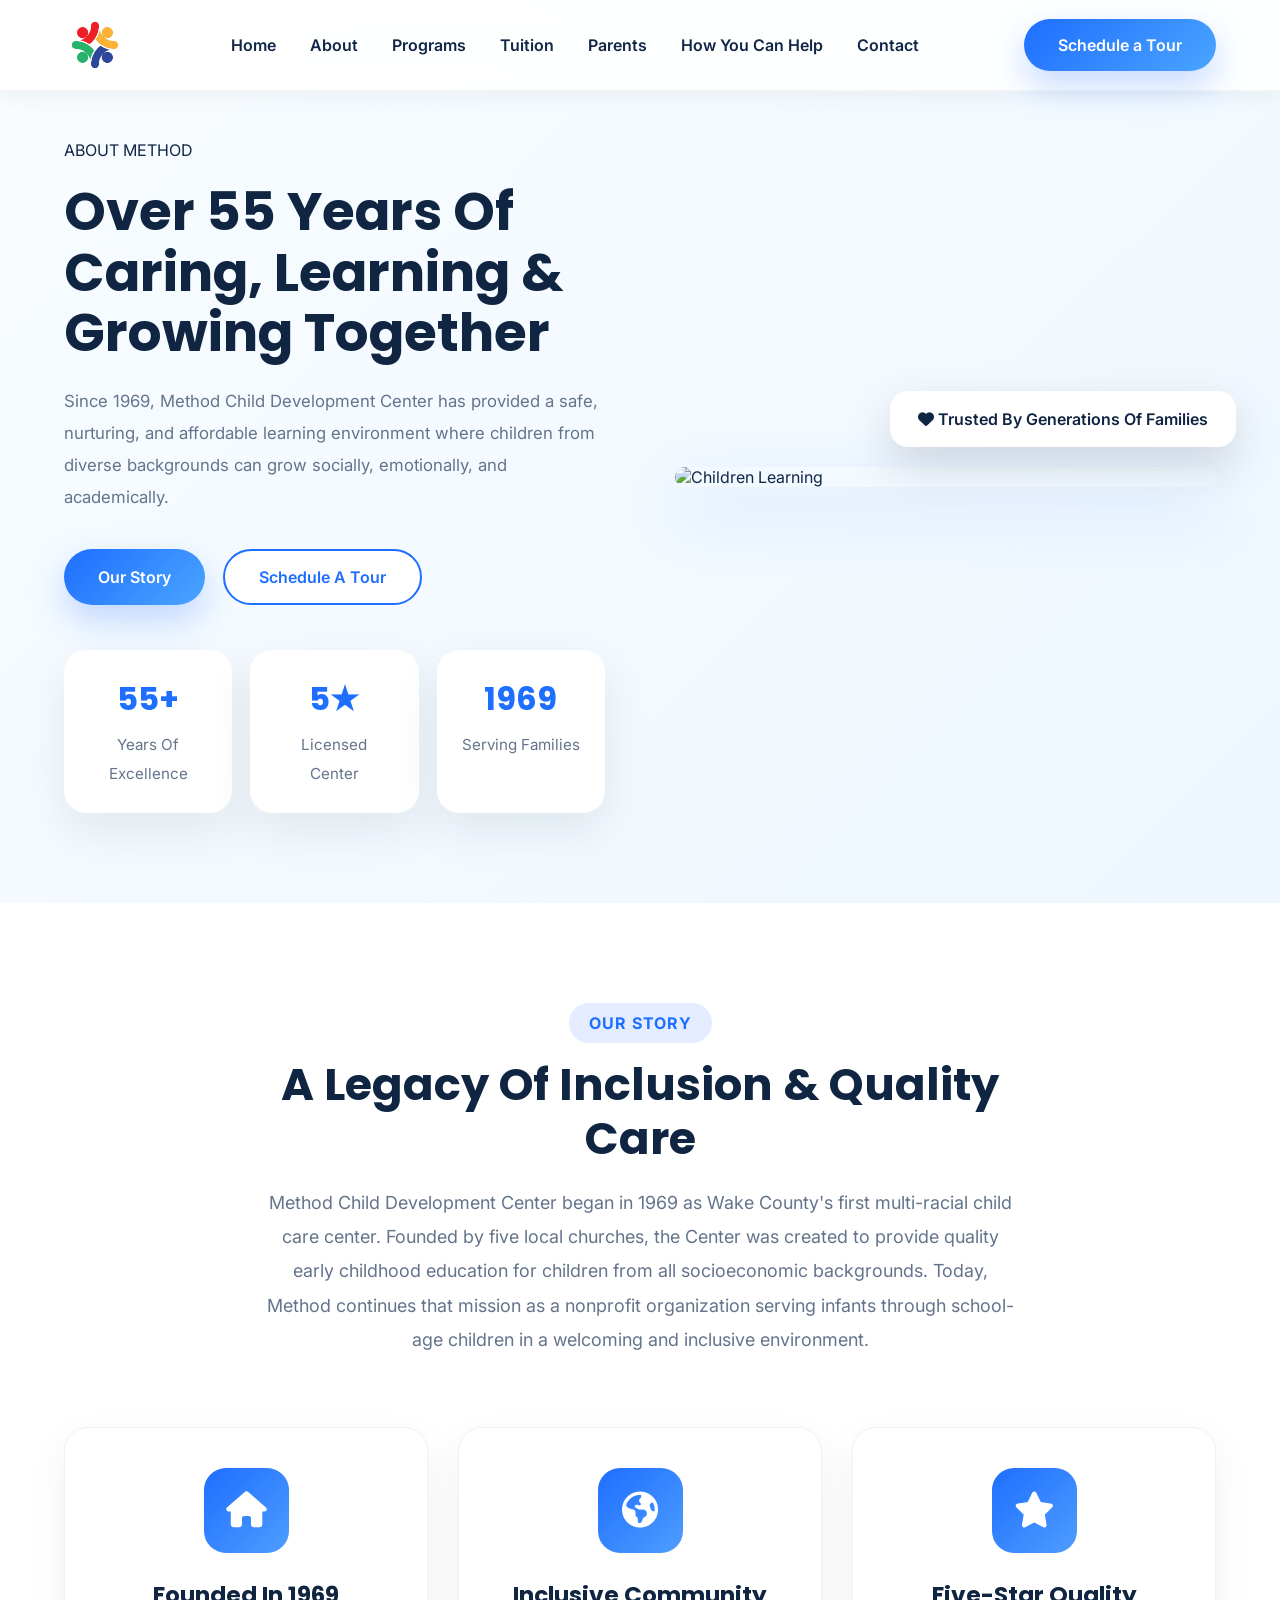
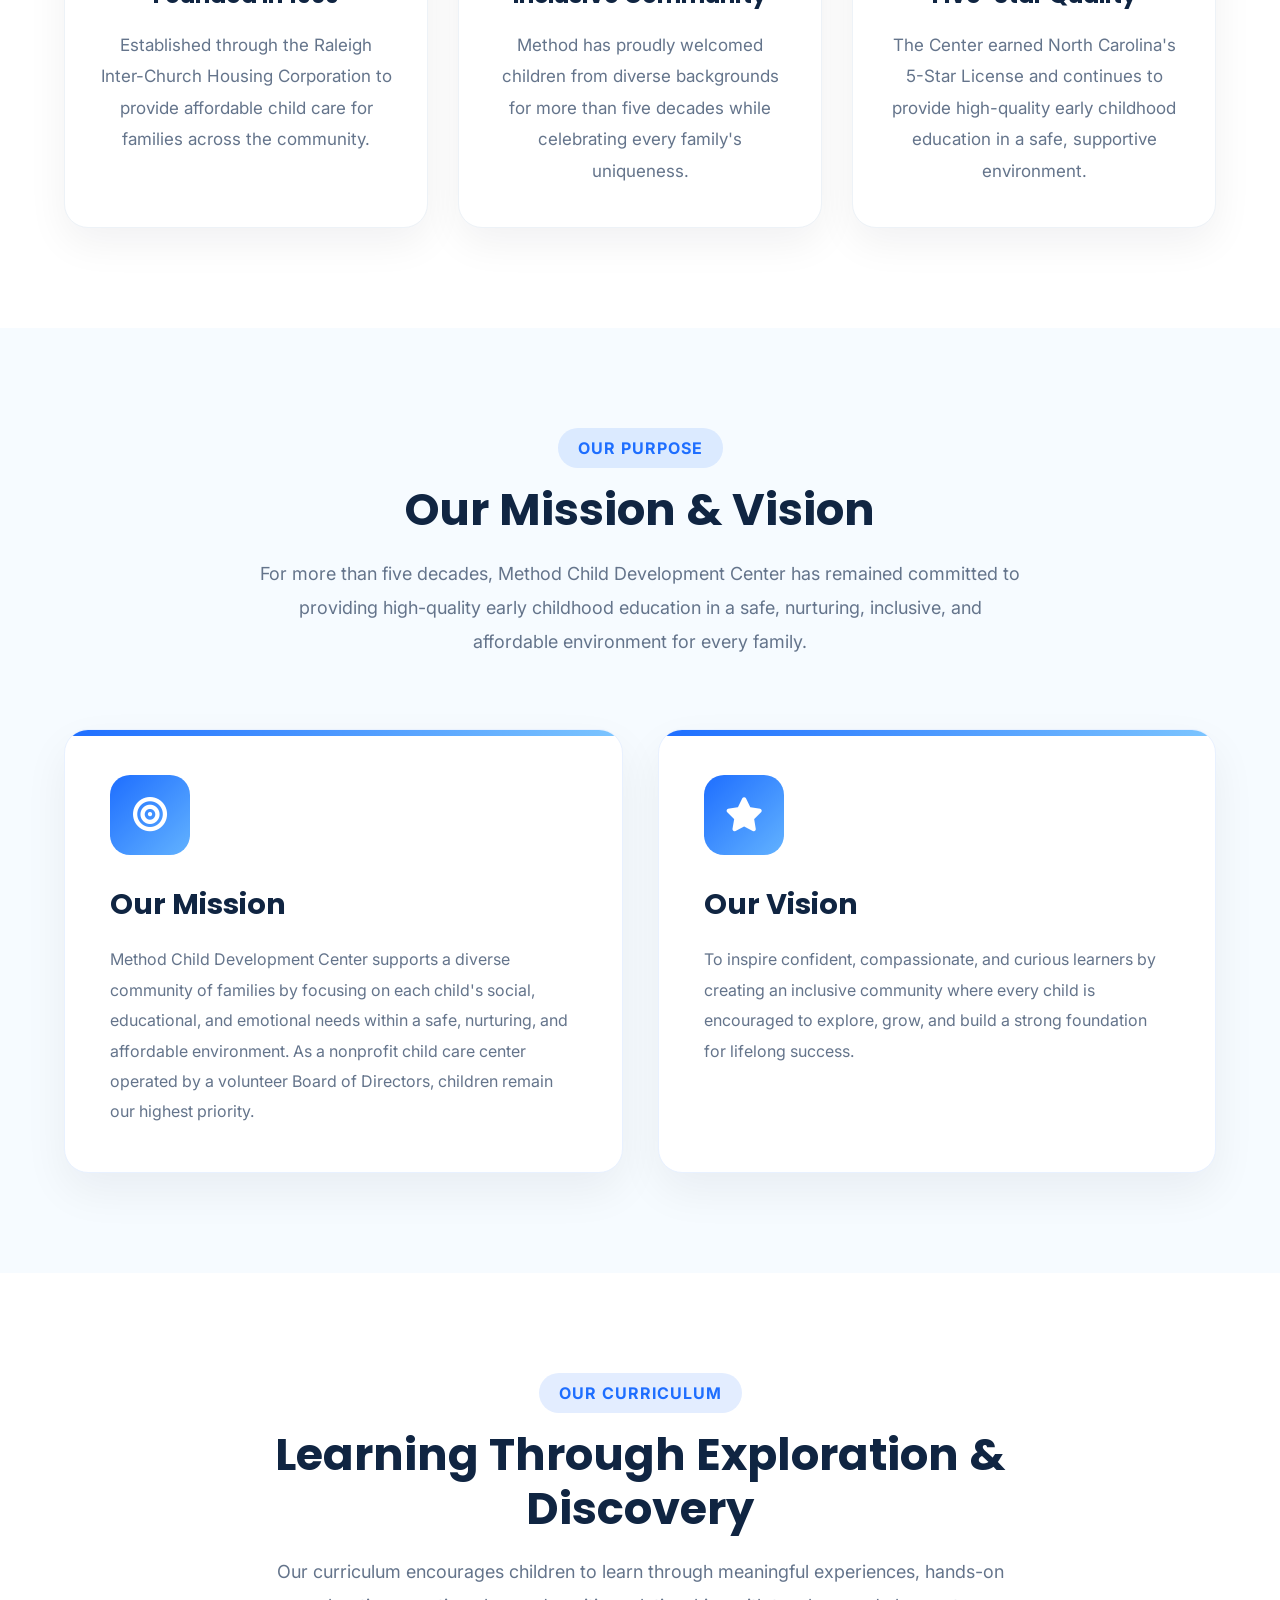
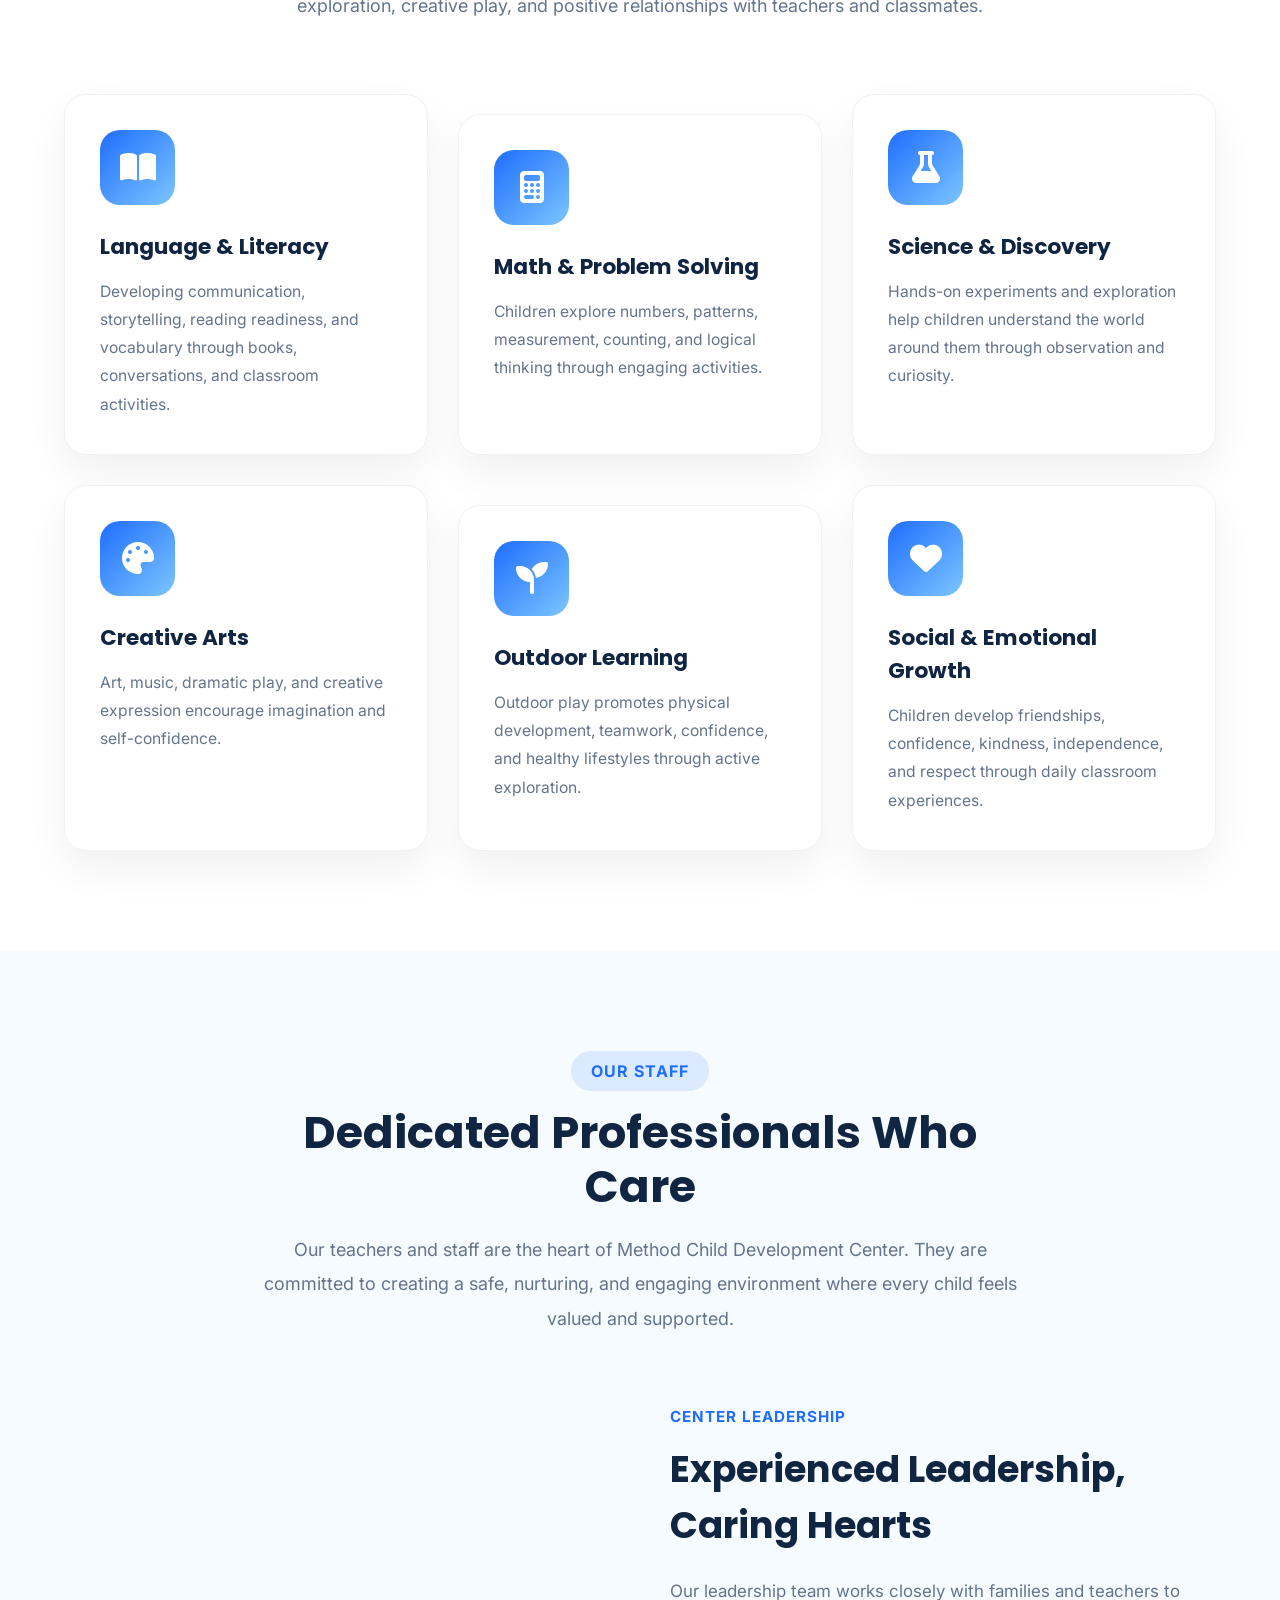
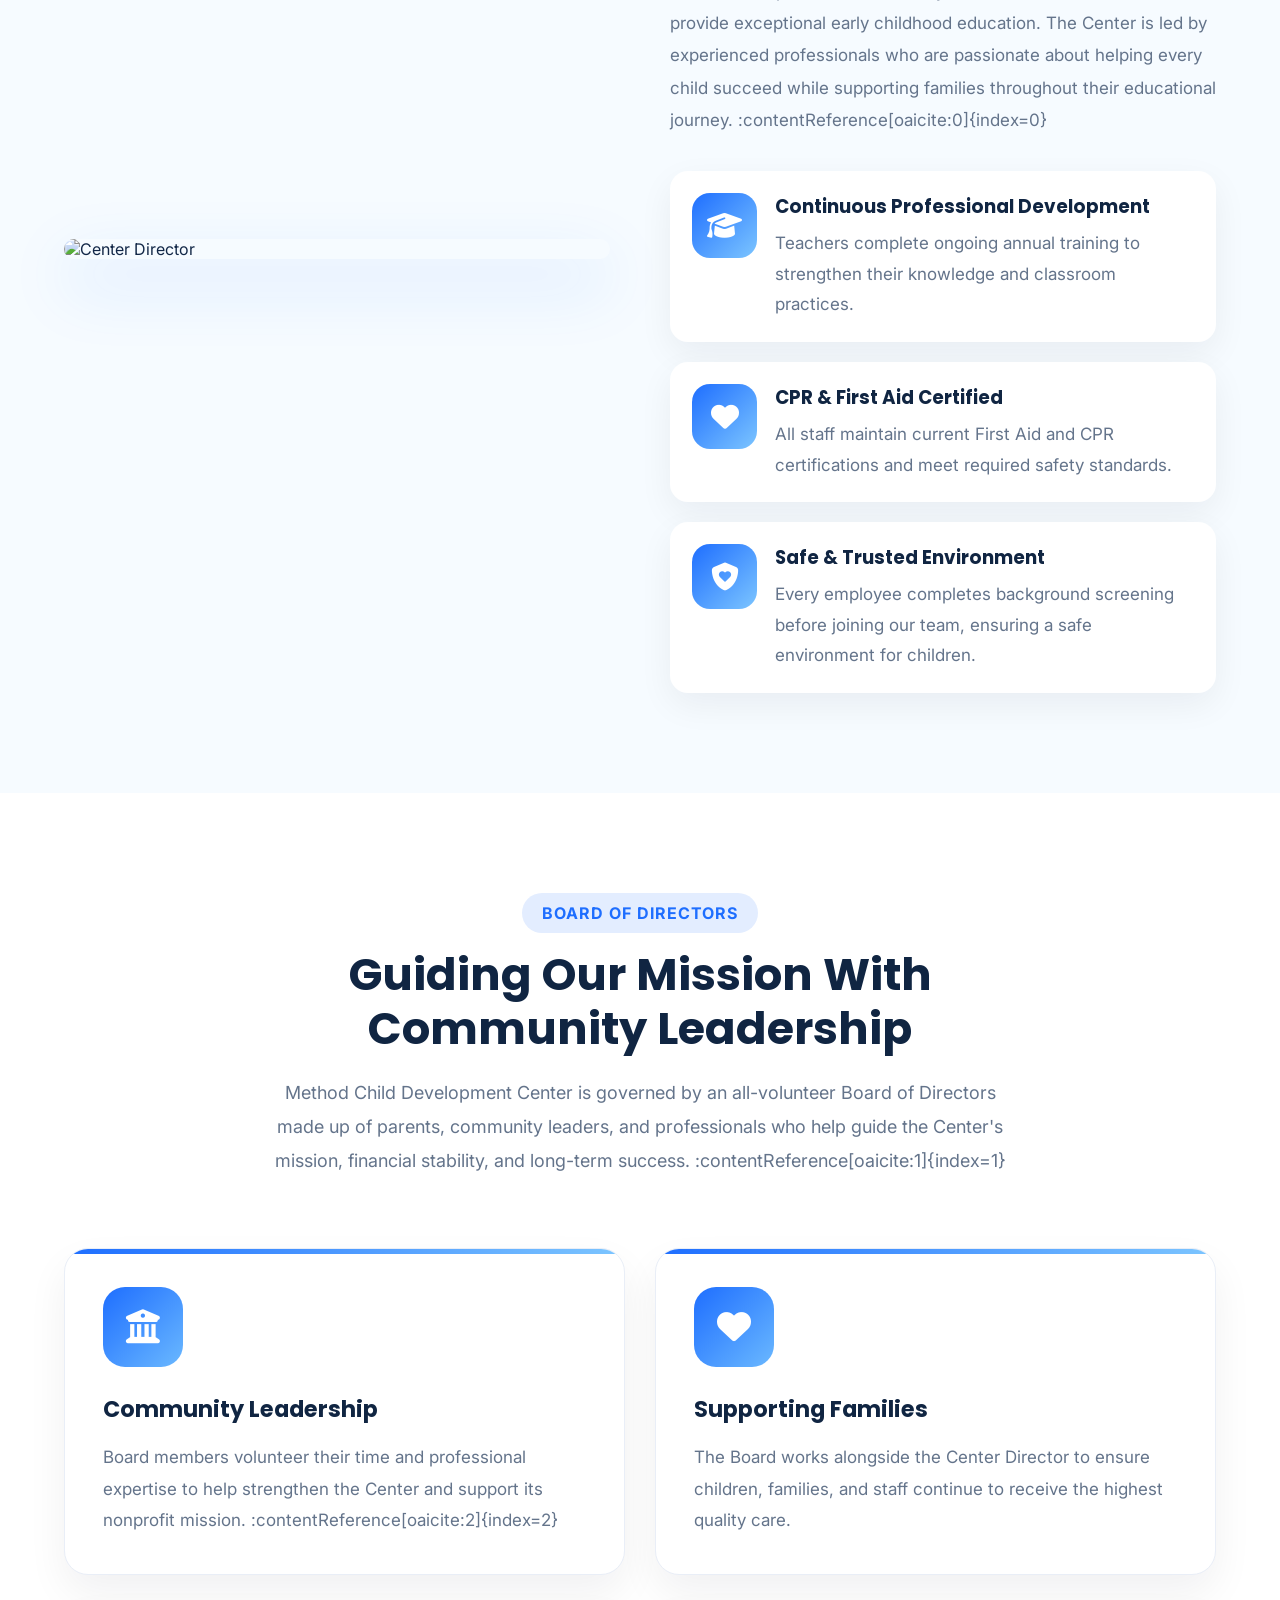
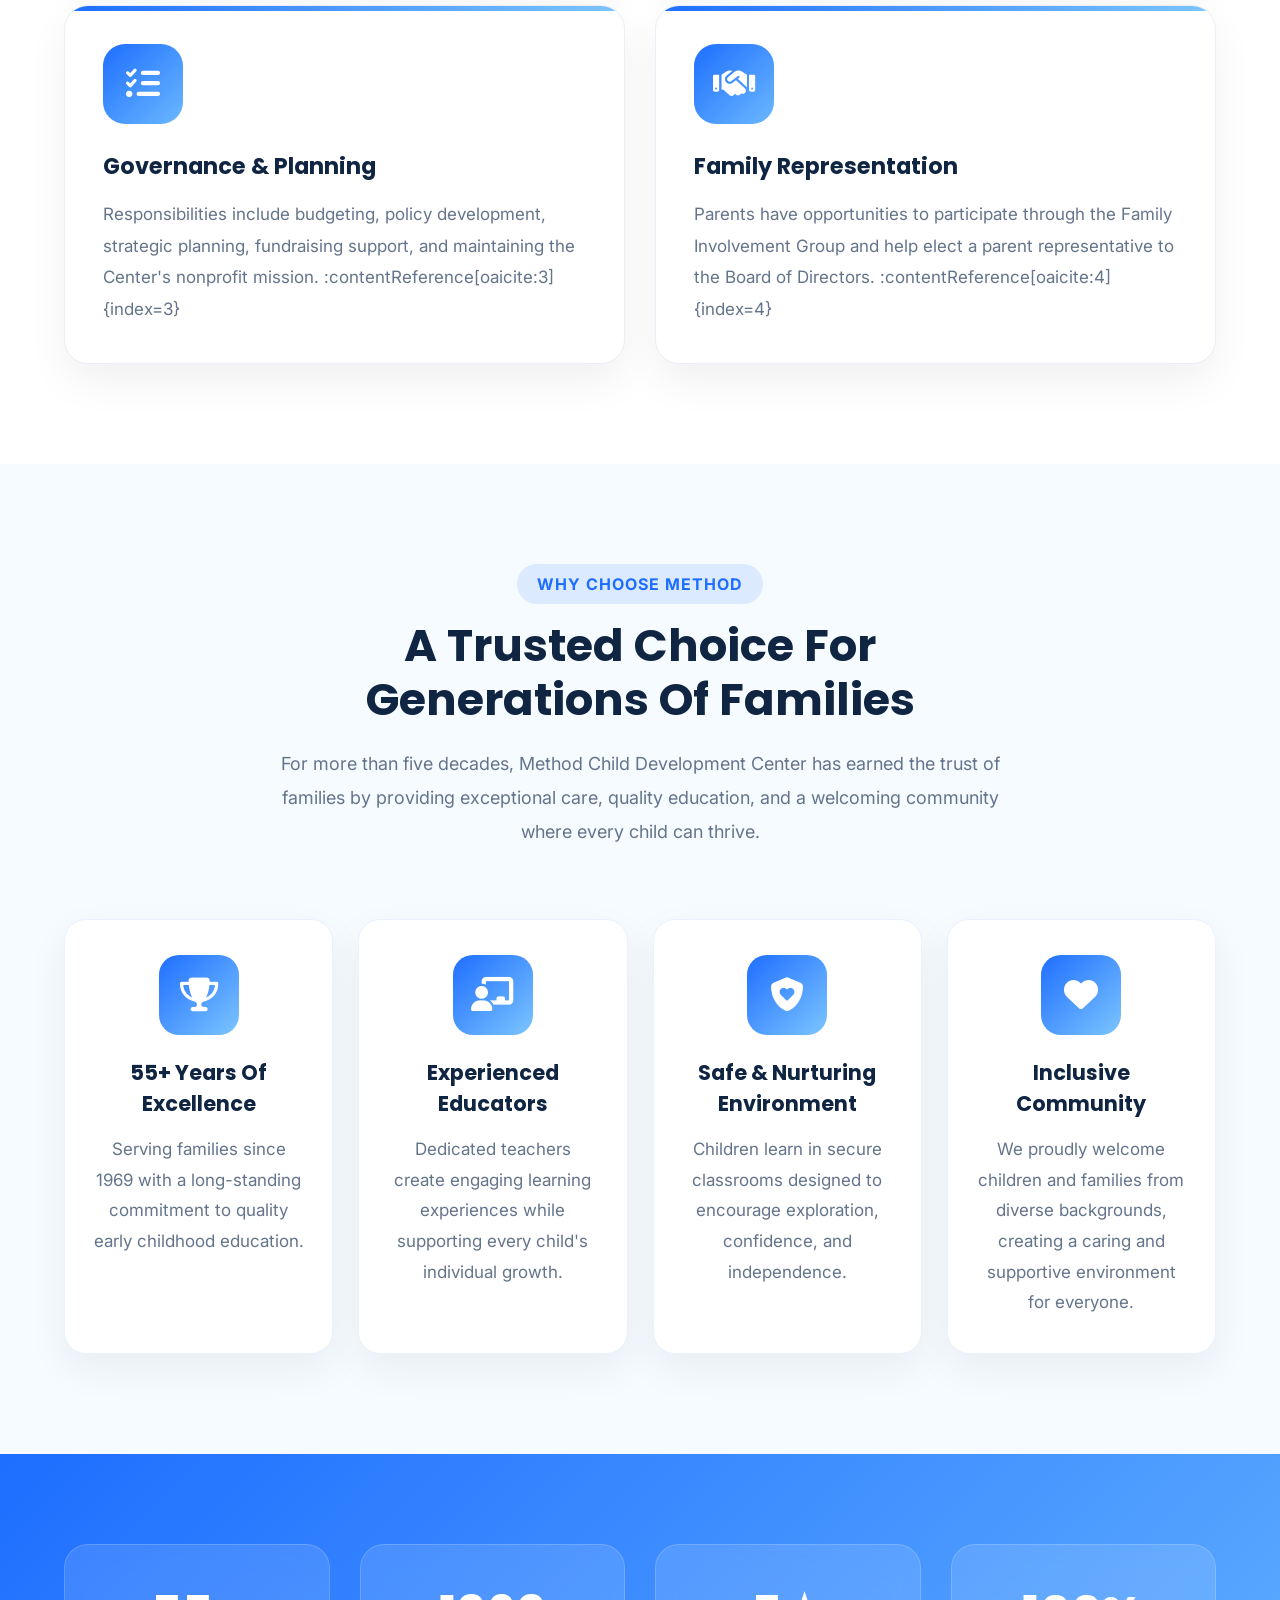
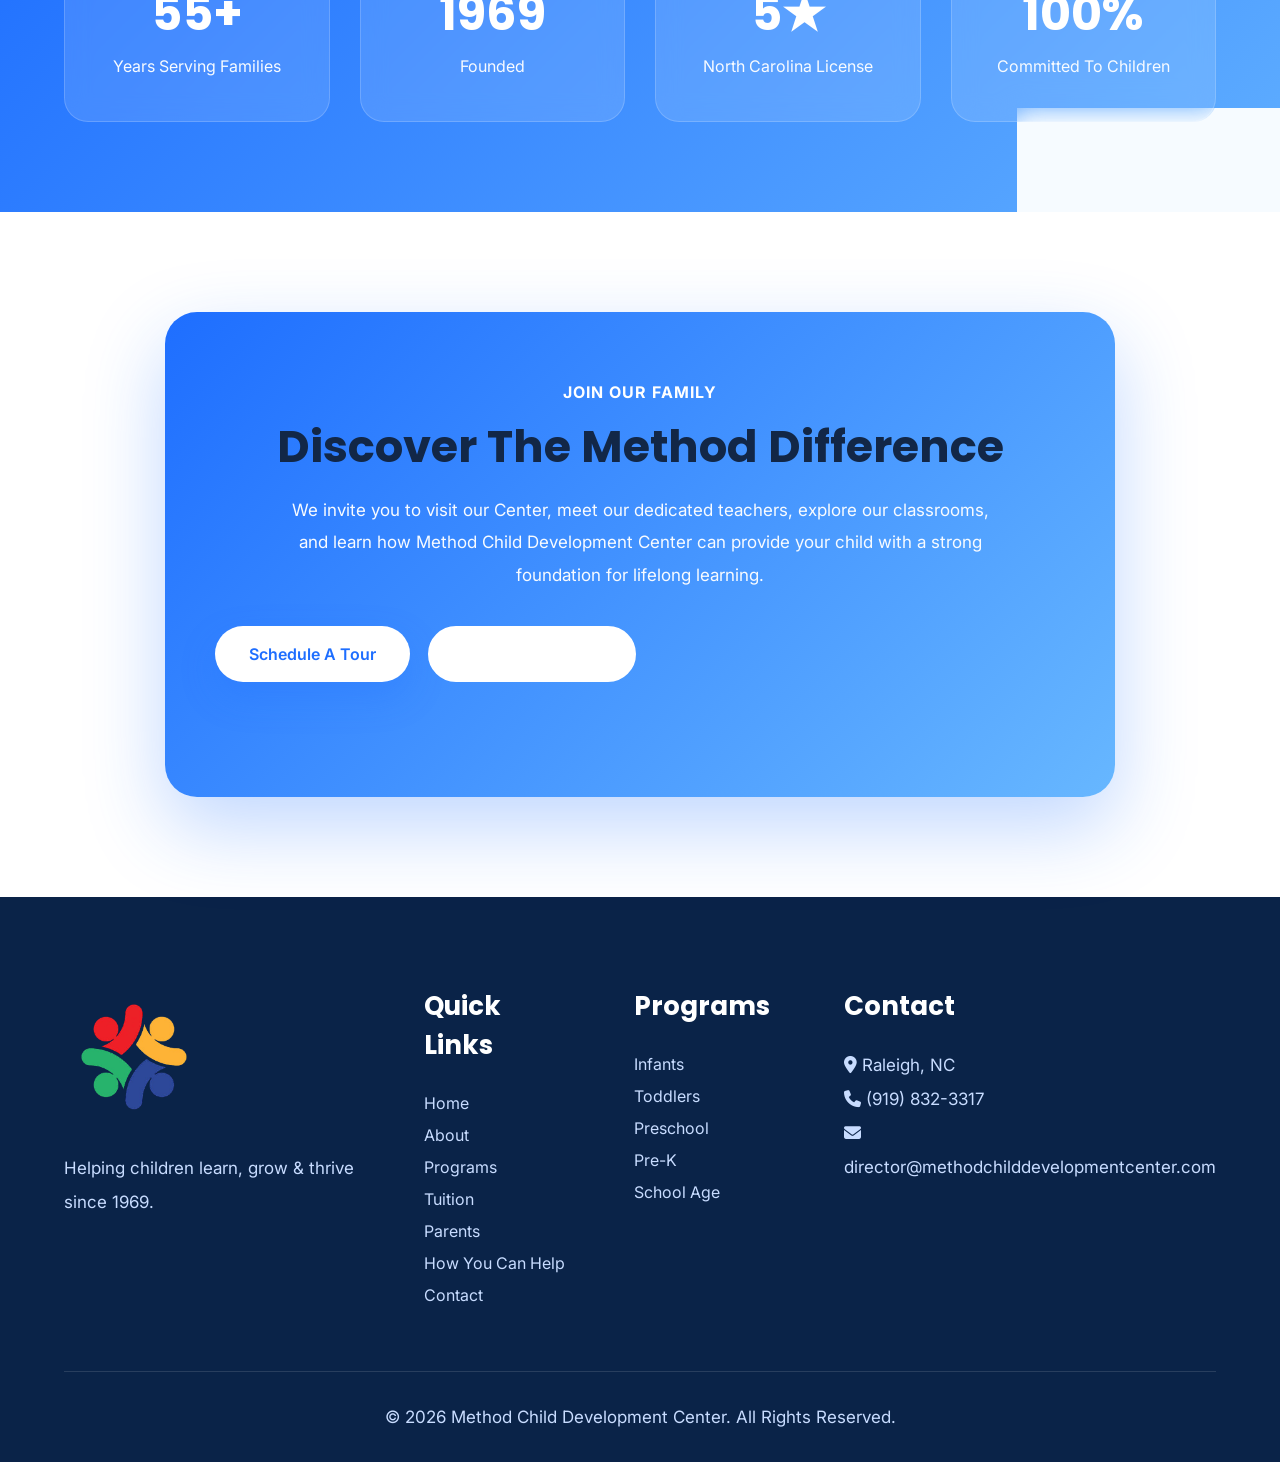
==== about.html @ e63f59c2 "done" ====
<!DOCTYPE html>
<html lang="en">

<head>

<meta charset="UTF-8">
<meta name="viewport" content="width=device-width, initial-scale=1.0">

<title>About Us | Method Child Development Center</title>

<link rel="stylesheet" href="style.css">
<link rel="stylesheet" href="about.css">

<link rel="preconnect" href="https://fonts.googleapis.com">

<link href="https://fonts.googleapis.com/css2?family=Inter:wght@300;400;500;600;700&family=Poppins:wght@500;600;700;800&display=swap" rel="stylesheet">

  <link rel="stylesheet" href="https://cdnjs.cloudflare.com/ajax/libs/font-awesome/6.7.2/css/all.min.css">
</head>

<body>

<!-- HEADER -->

<header class="header">

<div class="container">

<div class="logo">

<a href="index.html">
<img src="assets/logo.png" alt="Method Logo">
</a>

</div>

<nav class="navbar">

<ul>

<li><a href="index.html">Home</a></li>

<li><a class="active" href="about.html">About</a></li>

<li><a href="programs.html">Programs</a></li>

<li><a href="tuition.html">Tuition</a></li>

<li><a href="parents.html">Parents</a></li>

<li><a href="help.html">How You Can Help</a></li>

<li><a href="contact.html">Contact</a></li>

</ul>

</nav>

<div class="header-btn">

<a href="contact.html" class="btn-primary">

Schedule a Tour

</a>

</div>

<div class="menu-btn">

<i class="fa-solid fa-bars"></i>

</div>

</div>

</header>

<!-- HERO -->

<section class="about-hero">

<div class="container">

<div class="about-hero-grid">

<div class="about-left">

<span class="hero-tag">

ABOUT METHOD

</span>

<h1>

Over 55 Years Of Caring, Learning & Growing Together

</h1>

<p>

Since 1969, Method Child Development Center has provided a safe,
nurturing, and affordable learning environment where children from
diverse backgrounds can grow socially, emotionally, and academically.

</p>

<div class="hero-buttons">

<a href="#story" class="btn-primary">

Our Story

</a>

<a href="contact.html" class="btn-secondary">

Schedule A Tour

</a>

</div>

<div class="about-stats">

<div class="stat-box">

<h3>55+</h3>

<p>Years Of Excellence</p>

</div>

<div class="stat-box">

<h3>5★</h3>

<p>Licensed Center</p>

</div>

<div class="stat-box">

<h3>1969</h3>

<p>Serving Families</p>

</div>

</div>

</div>

<div class="about-right">

<div class="hero-image">

<img src="assets/about-hero.jpg"
alt="Children Learning">

</div>

<div class="floating-card">

<i class="fa-solid fa-heart"></i> Trusted By Generations Of Families

</div>

</div>

</div>

</div>

</section>

<!-- OUR STORY -->

<section class="our-story" id="story">

<div class="container">

<div class="section-heading">

<span>

OUR STORY

</span>

<h2>

A Legacy Of Inclusion & Quality Care

</h2>

<p>

Method Child Development Center began in 1969 as Wake County's first
multi-racial child care center. Founded by five local churches, the
Center was created to provide quality early childhood education for
children from all socioeconomic backgrounds. Today, Method continues
that mission as a nonprofit organization serving infants through
school-age children in a welcoming and inclusive environment.

</p>

</div>

<div class="story-grid">

<div class="story-card">

<div class="story-icon">

<i class="fa-solid fa-house"></i>

</div>

<h3>

Founded In 1969

</h3>

<p>

Established through the Raleigh Inter-Church Housing Corporation
to provide affordable child care for families across the community.

</p>

</div>

<div class="story-card">

<div class="story-icon">

<i class="fa-solid fa-earth-americas"></i>

</div>

<h3>

Inclusive Community

</h3>

<p>

Method has proudly welcomed children from diverse backgrounds
for more than five decades while celebrating every family's uniqueness.

</p>

</div>

<div class="story-card">

<div class="story-icon">

<i class="fa-solid fa-star"></i>

</div>

<h3>

Five-Star Quality

</h3>

<p>

The Center earned North Carolina's 5-Star License and continues
to provide high-quality early childhood education in a safe,
supportive environment.

</p>

</div>

</div>

</div>

</section>
<!--=====================================
MISSION & VISION
======================================-->

<section class="mission-vision">

<div class="container">

<div class="section-heading">

<span>

OUR PURPOSE

</span>

<h2>

Our Mission & Vision

</h2>

<p>

For more than five decades, Method Child Development Center has
remained committed to providing high-quality early childhood
education in a safe, nurturing, inclusive, and affordable
environment for every family.

</p>

</div>

<div class="mission-grid">

<!-- Mission -->

<div class="mission-card">

<div class="mission-icon">

<i class="fa-solid fa-bullseye"></i>

</div>

<h3>

Our Mission

</h3>

<p>

Method Child Development Center supports a diverse community of
families by focusing on each child's social, educational, and
emotional needs within a safe, nurturing, and affordable
environment. As a nonprofit child care center operated by a
volunteer Board of Directors, children remain our highest priority.

</p>

</div>

<!-- Vision -->

<div class="mission-card">

<div class="mission-icon">

<i class="fa-solid fa-star"></i>

</div>

<h3>

Our Vision

</h3>

<p>

To inspire confident, compassionate, and curious learners by
creating an inclusive community where every child is encouraged
to explore, grow, and build a strong foundation for lifelong
success.

</p>

</div>

</div>

</div>

</section>

<!--=====================================
CURRICULUM
======================================-->

<section class="about-curriculum">

<div class="container">

<div class="section-heading">

<span>

OUR CURRICULUM

</span>

<h2>

Learning Through Exploration & Discovery

</h2>

<p>

Our curriculum encourages children to learn through meaningful
experiences, hands-on exploration, creative play, and positive
relationships with teachers and classmates.

</p>

</div>

<div class="curriculum-grid">

<div class="curriculum-card">

<div class="curriculum-icon"><i class="fa-solid fa-book-open"></i></div>

<h3>Language & Literacy</h3>

<p>

Developing communication, storytelling,
reading readiness, and vocabulary through
books, conversations, and classroom activities.

</p>

</div>

<div class="curriculum-card">

<div class="curriculum-icon"><i class="fa-solid fa-calculator"></i></div>

<h3>Math & Problem Solving</h3>

<p>

Children explore numbers, patterns,
measurement, counting, and logical thinking
through engaging activities.

</p>

</div>

<div class="curriculum-card">

<div class="curriculum-icon"><i class="fa-solid fa-flask"></i></div>

<h3>Science & Discovery</h3>

<p>

Hands-on experiments and exploration help
children understand the world around them
through observation and curiosity.

</p>

</div>

<div class="curriculum-card">

<div class="curriculum-icon"><i class="fa-solid fa-palette"></i></div>

<h3>Creative Arts</h3>

<p>

Art, music, dramatic play, and creative
expression encourage imagination and
self-confidence.

</p>

</div>

<div class="curriculum-card">

<div class="curriculum-icon"><i class="fa-solid fa-seedling"></i></div>

<h3>Outdoor Learning</h3>

<p>

Outdoor play promotes physical development,
teamwork, confidence, and healthy lifestyles
through active exploration.

</p>

</div>

<div class="curriculum-card">

<div class="curriculum-icon"><i class="fa-solid fa-heart"></i></div>

<h3>Social & Emotional Growth</h3>

<p>

Children develop friendships, confidence,
kindness, independence, and respect through
daily classroom experiences.

</p>

</div>

</div>

</div>

</section>
<!--=====================================
OUR STAFF
======================================-->

<section class="our-staff">

<div class="container">

<div class="section-heading">

<span>

OUR STAFF

</span>

<h2>

Dedicated Professionals Who Care

</h2>

<p>

Our teachers and staff are the heart of Method Child Development
Center. They are committed to creating a safe, nurturing, and
engaging environment where every child feels valued and supported.

</p>

</div>

<div class="staff-highlight">

<div class="staff-image">

<img
src="assets/director.jpg"
alt="Center Director">

</div>

<div class="staff-content">

<span>

CENTER LEADERSHIP

</span>

<h3>

Experienced Leadership, Caring Hearts

</h3>

<p>

Our leadership team works closely with families and teachers to
provide exceptional early childhood education. The Center is led by
experienced professionals who are passionate about helping every
child succeed while supporting families throughout their educational
journey. :contentReference[oaicite:0]{index=0}

</p>

<div class="staff-features">

<div class="staff-feature">

<div class="feature-icon"><i class="fa-solid fa-graduation-cap"></i></div>

<div>

<h4>

Continuous Professional Development

</h4>

<p>

Teachers complete ongoing annual training to strengthen their
knowledge and classroom practices.

</p>

</div>

</div>

<div class="staff-feature">

<div class="feature-icon"><i class="fa-solid fa-heart"></i></div>

<div>

<h4>

CPR & First Aid Certified

</h4>

<p>

All staff maintain current First Aid and CPR certifications and
meet required safety standards.

</p>

</div>

</div>

<div class="staff-feature">

<div class="feature-icon"><i class="fa-solid fa-shield-heart"></i></div>

<div>

<h4>

Safe & Trusted Environment

</h4>

<p>

Every employee completes background screening before joining our
team, ensuring a safe environment for children.

</p>

</div>

</div>

</div>

</div>

</div>

</div>

</section>

<!--=====================================
BOARD OF DIRECTORS
======================================-->

<section class="board-directors">

<div class="container">

<div class="section-heading">

<span>

BOARD OF DIRECTORS

</span>

<h2>

Guiding Our Mission With Community Leadership

</h2>

<p>

Method Child Development Center is governed by an all-volunteer
Board of Directors made up of parents, community leaders, and
professionals who help guide the Center's mission, financial
stability, and long-term success. :contentReference[oaicite:1]{index=1}

</p>

</div>

<div class="board-grid">

<div class="board-card">

<div class="board-icon">

<i class="fa-solid fa-building-columns"></i>

</div>

<h3>

Community Leadership

</h3>

<p>

Board members volunteer their time and professional expertise to
help strengthen the Center and support its nonprofit mission. :contentReference[oaicite:2]{index=2}

</p>

</div>

<div class="board-card">

<div class="board-icon">

<i class="fa-solid fa-heart"></i>

</div>

<h3>

Supporting Families

</h3>

<p>

The Board works alongside the Center Director to ensure children,
families, and staff continue to receive the highest quality care.

</p>

</div>

<div class="board-card">

<div class="board-icon">

<i class="fa-solid fa-list-check"></i>

</div>

<h3>

Governance & Planning

</h3>

<p>

Responsibilities include budgeting, policy development, strategic
planning, fundraising support, and maintaining the Center's
nonprofit mission. :contentReference[oaicite:3]{index=3}

</p>

</div>

<div class="board-card">

<div class="board-icon">

<i class="fa-solid fa-handshake"></i>

</div>

<h3>

Family Representation

</h3>

<p>

Parents have opportunities to participate through the Family
Involvement Group and help elect a parent representative to the
Board of Directors. :contentReference[oaicite:4]{index=4}

</p>

</div>

</div>

</div>

</section>
<!--=====================================
WHY FAMILIES CHOOSE US
======================================-->

<section class="why-choose-about">

<div class="container">

<div class="section-heading">

<span>

WHY CHOOSE METHOD

</span>

<h2>

A Trusted Choice For Generations Of Families

</h2>

<p>

For more than five decades, Method Child Development Center has
earned the trust of families by providing exceptional care,
quality education, and a welcoming community where every child
can thrive.

</p>

</div>

<div class="choose-grid">

<div class="choose-card">

<div class="choose-icon">

<i class="fa-solid fa-trophy"></i>

</div>

<h3>

55+ Years Of Excellence

</h3>

<p>

Serving families since 1969 with a long-standing commitment to
quality early childhood education.

</p>

</div>

<div class="choose-card">

<div class="choose-icon">

<i class="fa-solid fa-chalkboard-user"></i>

</div>

<h3>

Experienced Educators

</h3>

<p>

Dedicated teachers create engaging learning experiences while
supporting every child's individual growth.

</p>

</div>

<div class="choose-card">

<div class="choose-icon">

<i class="fa-solid fa-shield-heart"></i>

</div>

<h3>

Safe & Nurturing Environment

</h3>

<p>

Children learn in secure classrooms designed to encourage
exploration, confidence, and independence.

</p>

</div>

<div class="choose-card">

<div class="choose-icon">

<i class="fa-solid fa-heart"></i>

</div>

<h3>

Inclusive Community

</h3>

<p>

We proudly welcome children and families from diverse
backgrounds, creating a caring and supportive environment
for everyone.

</p>

</div>

</div>

</div>

</section>

<!--=====================================
OUR IMPACT
======================================-->

<section class="about-impact">

<div class="container">

<div class="impact-grid">

<div class="impact-card">

<h2>

55+

</h2>

<p>

Years Serving Families

</p>

</div>

<div class="impact-card">

<h2>

1969

</h2>

<p>

Founded

</p>

</div>

<div class="impact-card">

<h2>

5★

</h2>

<p>

North Carolina License

</p>

</div>

<div class="impact-card">

<h2>

100%

</h2>

<p>

Committed To Children

</p>

</div>

</div>

</div>

</section>

<!--=====================================
CALL TO ACTION
======================================-->

<section class="about-cta">

<div class="container">

<div class="cta-card">

<span>

JOIN OUR FAMILY

</span>

<h2>

Discover The Method Difference

</h2>

<p>

We invite you to visit our Center, meet our dedicated teachers,
explore our classrooms, and learn how Method Child Development
Center can provide your child with a strong foundation for lifelong
learning.

</p>

<div class="hero-buttons">

<a
href="contact.html"
class="btn-primary">

Schedule A Tour

</a>

<a
href="programs.html"
class="btn-secondary">

Explore Programs

</a>

</div>

</div>

</div>

</section>

<!--=====================================
FOOTER
======================================-->

<footer>

<div class="container">

<div class="footer-grid">

<div>

<img src="assets/logo.png" class="footer-logo" alt="Method Logo">

<p>

Helping children learn,
grow & thrive since 1969.

</p>

</div>

<div>

<h3>

Quick Links

</h3>

<ul>

<li><a href="index.html">Home</a></li>
<li><a href="about.html">About</a></li>
<li><a href="programs.html">Programs</a></li>
<li><a href="tuition.html">Tuition</a></li>
<li><a href="parents.html">Parents</a></li>
<li><a href="help.html">How You Can Help</a></li>
<li><a href="contact.html">Contact</a></li>

</ul>

</div>

<div>

<h3>

Programs

</h3>

<ul>

<li><a href="programs.html">Infants</a></li>
<li><a href="programs.html">Toddlers</a></li>
<li><a href="programs.html">Preschool</a></li>
<li><a href="programs.html">Pre-K</a></li>
<li><a href="programs.html">School Age</a></li>

</ul>

</div>

<div>

<h3>

Contact

</h3>

<p><i class="fa-solid fa-location-dot"></i> Raleigh, NC</p>

<p><i class="fa-solid fa-phone"></i> (919) 832-3317</p>

<p><i class="fa-solid fa-envelope"></i> director@methodchilddevelopmentcenter.com</p>

</div>

</div>

<div class="copyright">

<p>

© 2026 Method Child Development Center.
All Rights Reserved.

</p>

</div>

</div>

</footer>

<script src="script.js"></script>

</body>

</html>
---- style.css ----
/*==================================================
RESET & GLOBAL
==================================================*/

*{
margin:0;
padding:0;
box-sizing:border-box;
}

html{
scroll-behavior:smooth;
}

:root{

--primary:#1E6EFF;
--primary-dark:#195EE5;
--secondary:#7CC5FF;

--bg:#F6FBFF;
--bg-light:#EAF4FF;

--text:#122747;
--text-light:#5E718D;

--white:#ffffff;

--border:#D8E8FF;

--shadow-sm:0 10px 25px rgba(17,67,122,.06);
--shadow-md:0 18px 40px rgba(17,67,122,.10);
--shadow-lg:0 28px 70px rgba(17,67,122,.16);

--radius:22px;

}

body{

font-family:'Inter',sans-serif;
background:var(--bg);
color:var(--text);
overflow-x:hidden;

}

.container{

width:90%;
max-width:1280px;
margin:auto;

}

img{

display:block;
width:100%;
height:auto;

}

a{

text-decoration:none;

}

ul{

list-style:none;

}

section{

padding:110px 0;

}

/*==================================================
TYPOGRAPHY
==================================================*/

h1,
h2,
h3,
h4{

font-family:'Poppins',sans-serif;
font-weight:700;
color:var(--text);

}

h1{

font-size:64px;
line-height:1.1;

}

h2{

font-size:46px;
line-height:1.2;

}

h3{

font-size:26px;

}

p{

font-size:17px;
line-height:1.8;
color:var(--text-light);

}

/*==================================================
BUTTONS
==================================================*/

.btn-primary{

display:inline-flex;
align-items:center;
justify-content:center;

padding:16px 34px;

background:linear-gradient(
135deg,
#1E6EFF,
#4AA5FF
);

color:#fff;

font-weight:600;

border-radius:50px;

transition:.35s;

box-shadow:
0 15px 35px rgba(30,110,255,.25);

}

.btn-primary:hover{

transform:translateY(-4px);

box-shadow:
0 22px 40px rgba(30,110,255,.30);

}

.btn-secondary{

display:inline-flex;
align-items:center;
justify-content:center;

padding:16px 34px;

border:2px solid var(--primary);

border-radius:50px;

background:#fff;

color:var(--primary);

font-weight:600;

transition:.35s;

}

.btn-secondary:hover{

background:var(--primary);

color:#fff;

}

/*==================================================
HEADER
==================================================*/

.header{

position:fixed;

top:0;
left:0;

width:100%;

z-index:999;

background:rgba(255,255,255,.90);

backdrop-filter:blur(14px);

border-bottom:1px solid rgba(0,0,0,.04);

transition:.35s;

}

.header.scrolled{

box-shadow:var(--shadow-sm);

}

.header .container{

height:90px;

display:flex;

align-items:center;

justify-content:space-between;

}

.logo img{

height:62px;
width:auto;

}

.navbar ul{

display:flex;

align-items:center;

gap:34px;

}

.navbar a{

font-weight:600;

color:var(--text);

transition:.3s;

position:relative;

}

.navbar a::after{

content:"";

position:absolute;

left:0;
bottom:-8px;

width:0;

height:3px;

background:var(--primary);

border-radius:20px;

transition:.3s;

}

.navbar a:hover,
.navbar .active{

color:var(--primary);

}

.navbar a:hover::after,
.navbar .active::after{

width:100%;

}

.header-btn{

display:flex;

align-items:center;

gap:20px;

}

.menu-btn{

display:none;

font-size:30px;

cursor:pointer;

color:var(--primary);

}

/*==================================================
HERO
==================================================*/

.hero{

padding-top:180px;

padding-bottom:120px;

background:

linear-gradient(
180deg,
#F8FCFF 0%,
#EAF4FF 55%,
#FFFFFF 100%
);

position:relative;

overflow:hidden;

}

.hero::before{

content:"";

position:absolute;

width:450px;
height:450px;

background:#7CC5FF;

opacity:.18;

border-radius:50%;

top:-180px;
left:-120px;

filter:blur(80px);

}

.hero::after{

content:"";

position:absolute;

width:350px;
height:350px;

background:#1E6EFF;

opacity:.10;

border-radius:50%;

right:-120px;
bottom:-120px;

filter:blur(70px);

}

.hero-content{

display:grid;

grid-template-columns:1.1fr .9fr;

gap:70px;

align-items:center;

position:relative;

z-index:2;

}

.hero-badge{

display:inline-block;

padding:10px 20px;

border-radius:50px;

background:rgba(30,110,255,.12);

color:var(--primary);

font-weight:700;

margin-bottom:22px;

}

.hero h1{

margin-bottom:25px;

max-width:650px;

}

.hero p{

font-size:18px;

max-width:620px;

margin-bottom:35px;

}

.hero-buttons{

display:flex;

gap:18px;

margin-bottom:45px;

}

.hero-right{

position:relative;

}

.hero-right img{

border-radius:30px;

box-shadow:var(--shadow-lg);

transition:.5s;

}

.hero-right img:hover{

transform:translateY(-10px);

}

/*==================================================
HERO STATS
==================================================*/

.hero-stats{

display:flex;

gap:45px;

margin-top:20px;

}

.hero-stats div{

background:#fff;

padding:22px 28px;

border-radius:18px;

box-shadow:var(--shadow-sm);

min-width:150px;

text-align:center;

}

.hero-stats h3{

font-size:34px;

color:var(--primary);

margin-bottom:8px;

}

.hero-stats p{

font-size:14px;

margin:0;

}
/*==================================================
SECTION HEADING
==================================================*/

.section-heading{

text-align:center;
max-width:760px;
margin:0 auto 70px;

}

.section-heading span{

display:inline-block;

padding:10px 20px;

border-radius:50px;

background:rgba(30,110,255,.12);

color:var(--primary);

font-weight:700;

letter-spacing:.5px;

margin-bottom:18px;

}

.section-heading h2{

margin-bottom:18px;

}

.section-heading p{

font-size:18px;

}

/*==================================================
ABOUT SECTION
==================================================*/

.about{

background:#fff;

}

.about-grid{

display:grid;

grid-template-columns:1fr 1fr;

gap:80px;

align-items:center;

}

.about-image{

position:relative;

}

.about-image img{

border-radius:30px;

box-shadow:var(--shadow-lg);

transition:.5s;

}

.about-image img:hover{

transform:translateY(-8px);

}

.about-image::after{

content:"";

position:absolute;

right:-25px;
bottom:-25px;

width:180px;
height:180px;

border-radius:30px;

background:linear-gradient(
135deg,
#1E6EFF,
#7CC5FF
);

opacity:.12;

z-index:-1;

}

.section-tag{

display:inline-block;

padding:10px 20px;

background:rgba(30,110,255,.12);

color:var(--primary);

border-radius:50px;

font-weight:700;

margin-bottom:20px;

}

.about-content h2{

margin-bottom:22px;

max-width:600px;

}

.about-content p{

margin-bottom:22px;

}

/*==================================================
HOME PROGRAMS
==================================================*/

.home-programs{

background:linear-gradient(
180deg,
#F7FBFF,
#EAF4FF
);

}

.program-grid{

display:grid;

grid-template-columns:repeat(3,1fr);

gap:35px;

}

.program-card{

background:#fff;

border-radius:28px;

overflow:hidden;

box-shadow:var(--shadow-sm);

transition:.4s;

}

.program-card:hover{

transform:translateY(-12px);

box-shadow:var(--shadow-lg);

}

.program-card img{

height:240px;

object-fit:cover;

transition:.5s;

}

.program-card:hover img{

transform:scale(1.08);

}

.program-content{

padding:28px;

}

.program-content span{

display:inline-block;

font-size:14px;

font-weight:600;

padding:8px 16px;

border-radius:40px;

background:#EAF4FF;

color:var(--primary);

margin-bottom:15px;

}

.program-content h3{

margin-bottom:16px;

}

.program-content a{

font-weight:700;

color:var(--primary);

transition:.3s;

}

.program-content a:hover{

padding-left:8px;

}

/*==================================================
COMMON CARD EFFECT
==================================================*/

.program-card,
.about-image,
.hero-right img{

transition:
transform .35s,
box-shadow .35s;

}
/*==================================================
WHY CHOOSE US
==================================================*/

.why-us{

background:#ffffff;

}

.why-grid{

display:grid;

grid-template-columns:repeat(3,1fr);

gap:35px;

margin-top:20px;

}

.why-card{

background:#fff;

padding:40px 30px;

border-radius:28px;

text-align:center;

box-shadow:var(--shadow-sm);

border:1px solid #EEF4FF;

transition:.4s;

position:relative;

overflow:hidden;

}

.why-card::before{

content:"";

position:absolute;

top:0;
left:0;

width:100%;
height:5px;

background:linear-gradient(
90deg,
#1E6EFF,
#7CC5FF
);

transform:scaleX(0);

transition:.35s;

transform-origin:left;

}

.why-card:hover::before{

transform:scaleX(1);

}

.why-card:hover{

transform:translateY(-12px);

box-shadow:var(--shadow-lg);

}

.why-card img{

width:75px;
height:75px;

margin:0 auto 25px;

object-fit:contain;

}

.why-card h3{

margin-bottom:15px;

}

.why-card p{

font-size:15px;

}

/*==================================================
LEARNING ENVIRONMENT
==================================================*/

.learning-environment{

background:linear-gradient(
180deg,
#F8FCFF,
#EAF4FF
);

}

.gallery{

display:grid;

grid-template-columns:repeat(3,1fr);

grid-auto-rows:260px;

gap:22px;

}

.gallery-item{

overflow:hidden;

border-radius:24px;

box-shadow:var(--shadow-sm);

position:relative;

}

.gallery-item.large{

grid-row:span 2;

}

.gallery-item.wide{

grid-column:span 2;

}

.gallery-item img{

width:100%;
height:100%;

object-fit:cover;

transition:.6s;

}

.gallery-item:hover img{

transform:scale(1.08);

}

.gallery-item::after{

content:"";

position:absolute;

inset:0;

background:linear-gradient(
180deg,
transparent,
rgba(0,0,0,.18)
);

opacity:0;

transition:.35s;

}

.gallery-item:hover::after{

opacity:1;

}

/*==================================================
TESTIMONIALS
==================================================*/

.testimonials{

background:#fff;

}

.testimonial-grid{

display:grid;

grid-template-columns:repeat(3,1fr);

gap:35px;

}

.testimonial-card{

background:#fff;

padding:38px 32px;

border-radius:26px;

box-shadow:var(--shadow-sm);

transition:.35s;

position:relative;

}

.testimonial-card:hover{

transform:translateY(-10px);

box-shadow:var(--shadow-lg);

}

.stars{

font-size:22px;

color:#FFC107;

margin-bottom:18px;

}

.testimonial-card p{

font-style:italic;

margin-bottom:22px;

}

.testimonial-card h4{

margin-bottom:6px;

}

.testimonial-card span{

color:var(--primary);

font-size:14px;

font-weight:600;

}

/*==================================================
ENROLLMENT
==================================================*/

.enrollment{

background:linear-gradient(
180deg,
#F8FCFF,
#EAF4FF
);

}

.steps{

display:grid;

grid-template-columns:repeat(4,1fr);

gap:30px;

margin-top:50px;

}

.step{

background:#fff;

padding:38px 28px;

border-radius:24px;

text-align:center;

box-shadow:var(--shadow-sm);

transition:.35s;

position:relative;

}

.step:hover{

transform:translateY(-10px);

box-shadow:var(--shadow-lg);

}

.step::before{

content:"";

position:absolute;

top:28px;
right:-18px;

width:36px;
height:4px;

background:#7CC5FF;

}

.step:last-child::before{

display:none;

}

.step img{

width:70px;
height:70px;

margin:0 auto 22px;

object-fit:contain;

}

.step h3{

margin-bottom:15px;

}

.step p{

font-size:15px;

}

/*==================================================
COMMON HOVER EFFECTS
==================================================*/

.why-card,
.gallery-item,
.testimonial-card,
.step{

transition:
transform .35s,
box-shadow .35s;

}

.why-card:hover,
.gallery-item:hover,
.testimonial-card:hover,
.step:hover{

box-shadow:0 25px 60px rgba(17,67,122,.15);

}
/*==================================================
CTA SECTION
==================================================*/

.cta{

padding:120px 0;

background:
linear-gradient(
135deg,
#1E6EFF,
#56B5FF
);

text-align:center;

color:#fff;

position:relative;

overflow:hidden;

}

.cta::before{

content:"";

position:absolute;

width:350px;
height:350px;

border-radius:50%;

background:rgba(255,255,255,.10);

top:-120px;
left:-120px;

}

.cta::after{

content:"";

position:absolute;

width:300px;
height:300px;

border-radius:50%;

background:rgba(255,255,255,.08);

bottom:-120px;
right:-100px;

}

.cta h2{

color:#fff;

font-size:48px;

margin-bottom:20px;

position:relative;
z-index:2;

}

.cta p{

color:#EAF5FF;

max-width:700px;

margin:0 auto 40px;

position:relative;
z-index:2;

}

.cta .hero-buttons{

justify-content:center;

position:relative;
z-index:2;

}

.cta .btn-secondary{

background:#fff;

color:var(--primary);

border:none;

}

/*==================================================
CONTACT
==================================================*/

.contact-home{

background:#fff;

}

.contact-grid{

display:grid;

grid-template-columns:1fr 1fr;

gap:70px;

align-items:center;

}

.contact-grid h2{

margin:20px 0;

}

.contact-grid form{

background:#fff;

padding:40px;

border-radius:28px;

box-shadow:var(--shadow-md);

display:flex;

flex-direction:column;

gap:20px;

}

.contact-grid input,
.contact-grid textarea{

width:100%;

padding:18px 20px;

border:1px solid var(--border);

border-radius:16px;

font-size:16px;

font-family:inherit;

outline:none;

transition:.3s;

}

.contact-grid textarea{

height:180px;

resize:none;

}

.contact-grid input:focus,
.contact-grid textarea:focus{

border-color:var(--primary);

box-shadow:0 0 0 4px rgba(30,110,255,.10);

}

.contact-grid button{

padding:18px;

background:linear-gradient(
135deg,
#1E6EFF,
#58B6FF
);

border:none;

color:#fff;

font-weight:600;

border-radius:50px;

cursor:pointer;

transition:.35s;

}

.contact-grid button:hover{

transform:translateY(-4px);

}

/*==================================================
FOOTER
==================================================*/

footer{

background:#0A2348;

padding:90px 0 30px;

color:#fff;

}

.footer-logo{

width:140px;

margin-bottom:24px;

}

.footer-grid{

display:grid;

grid-template-columns:2fr 1fr 1fr 1fr;

gap:60px;

margin-bottom:60px;

}

.footer-grid h3{

color:#fff;

margin-bottom:22px;

}

.footer-grid p,
.footer-grid li,
.footer-grid a{

color:#C8DCFF;

line-height:2;

transition:.3s;

}

.footer-grid a:hover{

color:#fff;

padding-left:6px;

}

.copyright{

padding-top:30px;

border-top:1px solid rgba(255,255,255,.12);

text-align:center;

}

.copyright p{

color:#C8DCFF;

}

/*==================================================
RESPONSIVE
==================================================*/

@media(max-width:1100px){

.hero-content,
.about-grid,
.contact-grid,
.footer-grid{

grid-template-columns:1fr;

}

.program-grid,
.why-grid,
.testimonial-grid{

grid-template-columns:repeat(2,1fr);

}

.steps{

grid-template-columns:repeat(2,1fr);

}

.gallery{

grid-template-columns:repeat(2,1fr);

}

}

@media(max-width:768px){

section{

padding:80px 0;

}

h1{

font-size:42px;

}

h2{

font-size:34px;

}

.hero{

padding-top:150px;

}

.hero-content{

grid-template-columns:1fr;

text-align:center;

}

.hero-buttons{

flex-direction:column;

align-items:center;

}

.hero-stats{

flex-direction:column;

align-items:center;

}

.program-grid,
.why-grid,
.gallery,
.testimonial-grid,
.steps{

grid-template-columns:1fr;

}

.navbar{

display:none;

}

.navbar.active{

display:block;

position:absolute;

top:90px;

left:0;

right:0;

background:rgba(255,255,255,.98);

padding:24px 24px 28px;

box-shadow:var(--shadow-sm);

}

.navbar.active ul{

display:flex;

flex-direction:column;

align-items:flex-start;

gap:18px;

}

.header-btn{

display:none;

}

.menu-btn{

display:block;

}

.footer-grid{

gap:40px;

}

}

@media(max-width:480px){

.container{

width:92%;

}

.hero h1{

font-size:34px;

}

.section-heading h2{

font-size:30px;

}

.btn-primary,
.btn-secondary{

width:100%;

}

.contact-grid form{

padding:25px;

}

.cta h2{

font-size:32px;

}

}

/*==================================================
ANIMATIONS
==================================================*/

[data-reveal]{

opacity:0;

transform:translateY(50px);

transition:
opacity .8s ease,
transform .8s ease;

}

[data-reveal].active{

opacity:1;

transform:none;

}

@keyframes float{

0%{

transform:translateY(0);

}

50%{

transform:translateY(-12px);

}

100%{

transform:translateY(0);

}

}

.hero-right img{

animation:float 6s ease-in-out infinite;

}

/*==================================================
SCROLLBAR
==================================================*/

::-webkit-scrollbar{

width:10px;

}

::-webkit-scrollbar-thumb{

background:#1E6EFF;

border-radius:10px;

}

::-webkit-scrollbar-track{

background:#EDF5FF;

}

::selection{

background:#1E6EFF;

color:#fff;

}
---- about.css ----
/*=====================================
ABOUT HERO
======================================*/

.icon{
    width:70px;
    height:70px;
    border-radius:20px;
    display:flex;
    justify-content:center;
    align-items:center;
    background:linear-gradient(135deg,#1E6EFF,#7CC5FF);
    color:#ffffff;
    font-size:28px;
    box-shadow:0 15px 35px rgba(30,110,255,.20);
    transition:.35s ease;
}

.icon:hover{
    transform:translateY(-8px) rotate(-8deg);
    box-shadow:0 22px 45px rgba(30,110,255,.28);
}

.about-hero{
    padding:140px 0 90px;
    background:linear-gradient(135deg,#F8FCFF 0%,#EEF7FF 100%);
    overflow:hidden;
}

.about-hero-grid{
    display:grid;
    grid-template-columns:repeat(2,1fr);
    gap:70px;
    align-items:center;
}

.about-left h1{
    font-size:3.3rem;
    line-height:1.15;
    color:#102542;
    margin:22px 0;
}

.about-left p{
    color:#64748B;
    font-size:1.05rem;
    line-height:1.9;
    margin-bottom:35px;
}

.about-stats{
    display:flex;
    gap:18px;
    margin-top:40px;
    flex-wrap:wrap;
}

.stat-box{
    flex:1;
    min-width:150px;
    background:#fff;
    padding:25px;
    border-radius:22px;
    text-align:center;
    box-shadow:0 18px 45px rgba(15,23,42,.08);
    transition:.35s ease;
}

.stat-box:hover{
    transform:translateY(-8px);
    box-shadow:0 28px 60px rgba(30,110,255,.15);
}

.stat-box h3{
    font-size:2rem;
    color:#1E6EFF;
    margin-bottom:8px;
}

.stat-box p{
    margin:0;
    color:#64748B;
    font-size:.95rem;
}

.about-right{
    position:relative;
}

.hero-image{
    overflow:hidden;
    border-radius:28px;
    box-shadow:0 25px 65px rgba(30,110,255,.18);
}

.hero-image img{
    width:100%;
    display:block;
    transition:.45s;
}

.hero-image:hover img{
    transform:scale(1.05);
}

.floating-card{
    position:absolute;
    right:-20px;
    bottom:40px;
    background:#fff;
    color:#102542;
    padding:18px 28px;
    border-radius:18px;
    font-weight:600;
    box-shadow:0 18px 45px rgba(15,23,42,.15);
}

/*=====================================
OUR STORY
======================================*/

.our-story{
    padding:100px 0;
    background:#fff;
}

.story-grid{
    display:grid;
    grid-template-columns:repeat(3,1fr);
    gap:30px;
}

.story-card{
    background:#fff;
    padding:40px 35px;
    border-radius:24px;
    border:1px solid #EDF2F7;
    text-align:center;
    box-shadow:0 15px 40px rgba(15,23,42,.06);
    transition:.35s ease;
}

.story-card:hover{
    transform:translateY(-10px);
    box-shadow:0 30px 70px rgba(30,110,255,.15);
}

.story-icon{
    width:85px;
    height:85px;
    margin:0 auto 25px;
    border-radius:22px;
    background:linear-gradient(135deg,#1E6EFF,#4F9DFF);
    display:flex;
    align-items:center;
    justify-content:center;
    color:#fff;
    font-size:36px;
}

.story-card h3{
    color:#102542;
    font-size:1.45rem;
    margin-bottom:18px;
}

.story-card p{
    color:#64748B;
    line-height:1.85;
}

/*=====================================
COMMON SECTION HEADING
======================================*/

.section-heading{
    max-width:760px;
    margin:0 auto 70px;
    text-align:center;
}

.section-heading span{
    display:inline-block;
    color:#1E6EFF;
    font-weight:700;
    letter-spacing:1px;
    margin-bottom:15px;
}

.section-heading h2{
    font-size:2.8rem;
    color:#102542;
    margin-bottom:20px;
}

.section-heading p{
    color:#64748B;
    line-height:1.9;
}
/*=====================================
MISSION & VISION
======================================*/

.mission-vision{
    padding:100px 0;
    background:#F6FBFF;
}

.mission-grid{
    display:grid;
    grid-template-columns:repeat(2,1fr);
    gap:35px;
}

.mission-card{
    background:#fff;
    padding:45px;
    border-radius:24px;
    box-shadow:0 18px 45px rgba(15,23,42,.06);
    border:1px solid #E8F1FF;
    transition:.35s ease;
    position:relative;
    overflow:hidden;
}

.mission-card::before{
    content:"";
    position:absolute;
    top:0;
    left:0;
    width:100%;
    height:6px;
    background:linear-gradient(90deg,#1E6EFF,#7CC5FF);
}

.mission-card:hover{
    transform:translateY(-10px);
    box-shadow:0 30px 70px rgba(30,110,255,.16);
}

.mission-icon{
    width:80px;
    height:80px;
    border-radius:20px;
    background:linear-gradient(135deg,#1E6EFF,#62B2FF);
    display:flex;
    align-items:center;
    justify-content:center;
    color:#fff;
    font-size:34px;
    margin-bottom:28px;
}

.mission-card h3{
    font-size:1.8rem;
    color:#102542;
    margin-bottom:18px;
}

.mission-card p{
    color:#64748B;
    line-height:1.9;
    font-size:1rem;
}

/*=====================================
CURRICULUM
======================================*/

.about-curriculum{
    padding:100px 0;
    background:#fff;
}

.curriculum-grid{
    display:grid;
    grid-template-columns:repeat(3,1fr);
    gap:30px;
}

.curriculum-card{
    background:#fff;
    padding:35px;
    border-radius:22px;
    border:1px solid #EDF2F7;
    box-shadow:0 18px 40px rgba(15,23,42,.06);
    transition:.35s;
}

.curriculum-card:hover{
    transform:translateY(-10px);
    box-shadow:0 28px 65px rgba(30,110,255,.15);
}

.curriculum-icon{
    width:75px;
    height:75px;
    border-radius:20px;
    background:linear-gradient(135deg,#1E6EFF,#7CC5FF);
    color:#fff;
    display:flex;
    justify-content:center;
    align-items:center;
    font-size:32px;
    margin-bottom:25px;
}

.curriculum-card h3{
    font-size:1.35rem;
    color:#102542;
    margin-bottom:15px;
}

.curriculum-card p{
    color:#64748B;
    line-height:1.8;
    font-size:.98rem;
}

.curriculum-card:nth-child(2){
    margin-top:20px;
}

.curriculum-card:nth-child(5){
    margin-top:20px;
}

.curriculum-card:hover .curriculum-icon{
    transform:rotate(-8deg) scale(1.08);
    transition:.35s;
}
/*=====================================
OUR STAFF
======================================*/

.our-staff{
    padding:100px 0;
    background:#F6FBFF;
}

.staff-highlight{
    display:grid;
    grid-template-columns:1fr 1fr;
    gap:60px;
    align-items:center;
}

.staff-image{
    position:relative;
}

.staff-image img{
    width:100%;
    display:block;
    border-radius:28px;
    box-shadow:0 25px 65px rgba(30,110,255,.18);
}

.staff-content span{
    display:inline-block;
    color:#1E6EFF;
    font-size:.95rem;
    font-weight:700;
    letter-spacing:1px;
    margin-bottom:15px;
}

.staff-content h3{
    font-size:2.3rem;
    color:#102542;
    margin-bottom:22px;
}

.staff-content>p{
    color:#64748B;
    line-height:1.9;
    margin-bottom:35px;
}

.staff-features{
    display:flex;
    flex-direction:column;
    gap:20px;
}

.staff-feature{
    display:flex;
    gap:18px;
    background:#fff;
    padding:22px;
    border-radius:18px;
    box-shadow:0 12px 35px rgba(15,23,42,.06);
    transition:.35s;
}

.staff-feature:hover{
    transform:translateX(10px);
    box-shadow:0 22px 45px rgba(30,110,255,.12);
}

.feature-icon{
    width:65px;
    height:65px;
    min-width:65px;
    border-radius:18px;
    background:linear-gradient(135deg,#1E6EFF,#7CC5FF);
    display:flex;
    align-items:center;
    justify-content:center;
    font-size:28px;
    color:#fff;
}

.staff-feature h4{
    color:#102542;
    font-size:1.15rem;
    margin-bottom:8px;
}

.staff-feature p{
    color:#64748B;
    line-height:1.8;
}

/*=====================================
BOARD OF DIRECTORS
======================================*/

.board-directors{
    padding:100px 0;
    background:#fff;
}

.board-grid{
    display:grid;
    grid-template-columns:repeat(2,1fr);
    gap:30px;
}

.board-card{
    background:#fff;
    border:1px solid #E9EEF7;
    border-radius:24px;
    padding:38px;
    box-shadow:0 18px 40px rgba(15,23,42,.06);
    transition:.35s;
    position:relative;
    overflow:hidden;
}

.board-card::before{
    content:"";
    position:absolute;
    left:0;
    top:0;
    width:100%;
    height:5px;
    background:linear-gradient(90deg,#1E6EFF,#7CC5FF);
}

.board-card:hover{
    transform:translateY(-10px);
    box-shadow:0 28px 60px rgba(30,110,255,.15);
}

.board-icon{
    width:80px;
    height:80px;
    border-radius:22px;
    background:linear-gradient(135deg,#1E6EFF,#6AB8FF);
    display:flex;
    align-items:center;
    justify-content:center;
    font-size:34px;
    color:#fff;
    margin-bottom:25px;
}

.board-card h3{
    color:#102542;
    font-size:1.4rem;
    margin-bottom:16px;
}

.board-card p{
    color:#64748B;
    line-height:1.85;
}

.board-card:hover .board-icon{
    transform:rotate(-8deg) scale(1.08);
    transition:.35s;
}
/*=====================================
WHY CHOOSE US
======================================*/

.why-choose-about{
    padding:100px 0;
    background:#F6FBFF;
}

.choose-grid{
    display:grid;
    grid-template-columns:repeat(4,1fr);
    gap:25px;
}

.choose-card{
    background:#fff;
    padding:35px 28px;
    border-radius:22px;
    text-align:center;
    border:1px solid #EAF2FF;
    box-shadow:0 15px 40px rgba(15,23,42,.06);
    transition:.35s ease;
}

.choose-card:hover{
    transform:translateY(-10px);
    box-shadow:0 28px 65px rgba(30,110,255,.16);
}

.choose-icon{
    width:80px;
    height:80px;
    margin:0 auto 22px;
    border-radius:20px;
    display:flex;
    justify-content:center;
    align-items:center;
    font-size:34px;
    color:#fff;
    background:linear-gradient(135deg,#1E6EFF,#7CC5FF);
}

.choose-card h3{
    font-size:1.3rem;
    color:#102542;
    margin-bottom:15px;
}

.choose-card p{
    color:#64748B;
    line-height:1.8;
}

/*=====================================
IMPACT
======================================*/

.about-impact{
    padding:90px 0;
    background:linear-gradient(135deg,#1E6EFF,#5FAEFF);
}

.impact-grid{
    display:grid;
    grid-template-columns:repeat(4,1fr);
    gap:30px;
}

.impact-card{
    text-align:center;
    background:rgba(255,255,255,.12);
    backdrop-filter:blur(12px);
    border:1px solid rgba(255,255,255,.18);
    border-radius:24px;
    padding:40px 25px;
}

.impact-card h2{
    font-size:3rem;
    color:#fff;
    margin-bottom:10px;
}

.impact-card p{
    color:#F8FBFF;
    font-size:1rem;
}

/*=====================================
CTA
======================================*/

.about-cta{
    padding:100px 0;
    background:#fff;
}

.cta-card{
    max-width:950px;
    margin:auto;
    text-align:center;
    background:linear-gradient(135deg,#1E6EFF,#67B7FF);
    color:#fff;
    padding:70px 50px;
    border-radius:32px;
    box-shadow:0 30px 80px rgba(30,110,255,.28);
}

.cta-card span{
    display:inline-block;
    letter-spacing:1px;
    font-weight:700;
    margin-bottom:18px;
}

.cta-card h2{
    font-size:2.8rem;
    margin-bottom:20px;
}

.cta-card p{
    max-width:700px;
    margin:0 auto 35px;
    line-height:1.9;
    color:#F8FBFF;
}

.cta-card .btn-primary{
    background:#fff;
    color:#1E6EFF;
}

.cta-card .btn-primary:hover{
    background:#102542;
    color:#fff;
}

.cta-card .btn-secondary{
    border:2px solid #fff;
    color:#fff;
}

.cta-card .btn-secondary:hover{
    background:#fff;
    color:#1E6EFF;
}

/*=====================================
ANIMATIONS
======================================*/

.story-card,
.curriculum-card,
.mission-card,
.board-card,
.choose-card,
.staff-feature,
.stat-box{
    transition:all .35s ease;
}

.hero-image img{
    transition:transform .45s ease;
}

.floating-card{
    animation:floatCard 4s ease-in-out infinite;
}

@keyframes floatCard{

    0%{
        transform:translateY(0);
    }

    50%{
        transform:translateY(-10px);
    }

    100%{
        transform:translateY(0);
    }

}

/*=====================================
RESPONSIVE
======================================*/

@media(max-width:992px){

.about-hero-grid,
.staff-highlight,
.mission-grid{
    grid-template-columns:1fr;
}

.story-grid,
.curriculum-grid,
.board-grid,
.choose-grid,
.impact-grid{
    grid-template-columns:repeat(2,1fr);
}

.about-left{
    text-align:center;
}

.about-stats{
    justify-content:center;
}

.floating-card{
    position:static;
    margin-top:20px;
    display:inline-block;
}

}

@media(max-width:768px){

.section-heading h2{
    font-size:2.1rem;
}

.about-left h1{
    font-size:2.4rem;
}

.staff-content h3{
    font-size:2rem;
}

.cta-card{
    padding:50px 30px;
}

.cta-card h2{
    font-size:2.2rem;
}

.story-grid,
.curriculum-grid,
.board-grid,
.choose-grid,
.impact-grid{
    grid-template-columns:1fr;
}

.about-stats{
    flex-direction:column;
}

.hero-buttons{
    display:flex;
    flex-direction:column;
    gap:15px;
}

.hero-buttons a{
    width:100%;
    text-align:center;
}

}

@media(max-width:576px){

.about-hero{
    padding:120px 0 70px;
}

.section-heading{
    margin-bottom:50px;
}

.story-card,
.curriculum-card,
.board-card,
.mission-card,
.choose-card{
    padding:30px 24px;
}

.staff-feature{
    flex-direction:column;
    text-align:center;
}

.feature-icon{
    margin:auto;
}

.cta-card h2{
    font-size:1.8rem;
}

.impact-card h2{
    font-size:2.4rem;
}

}
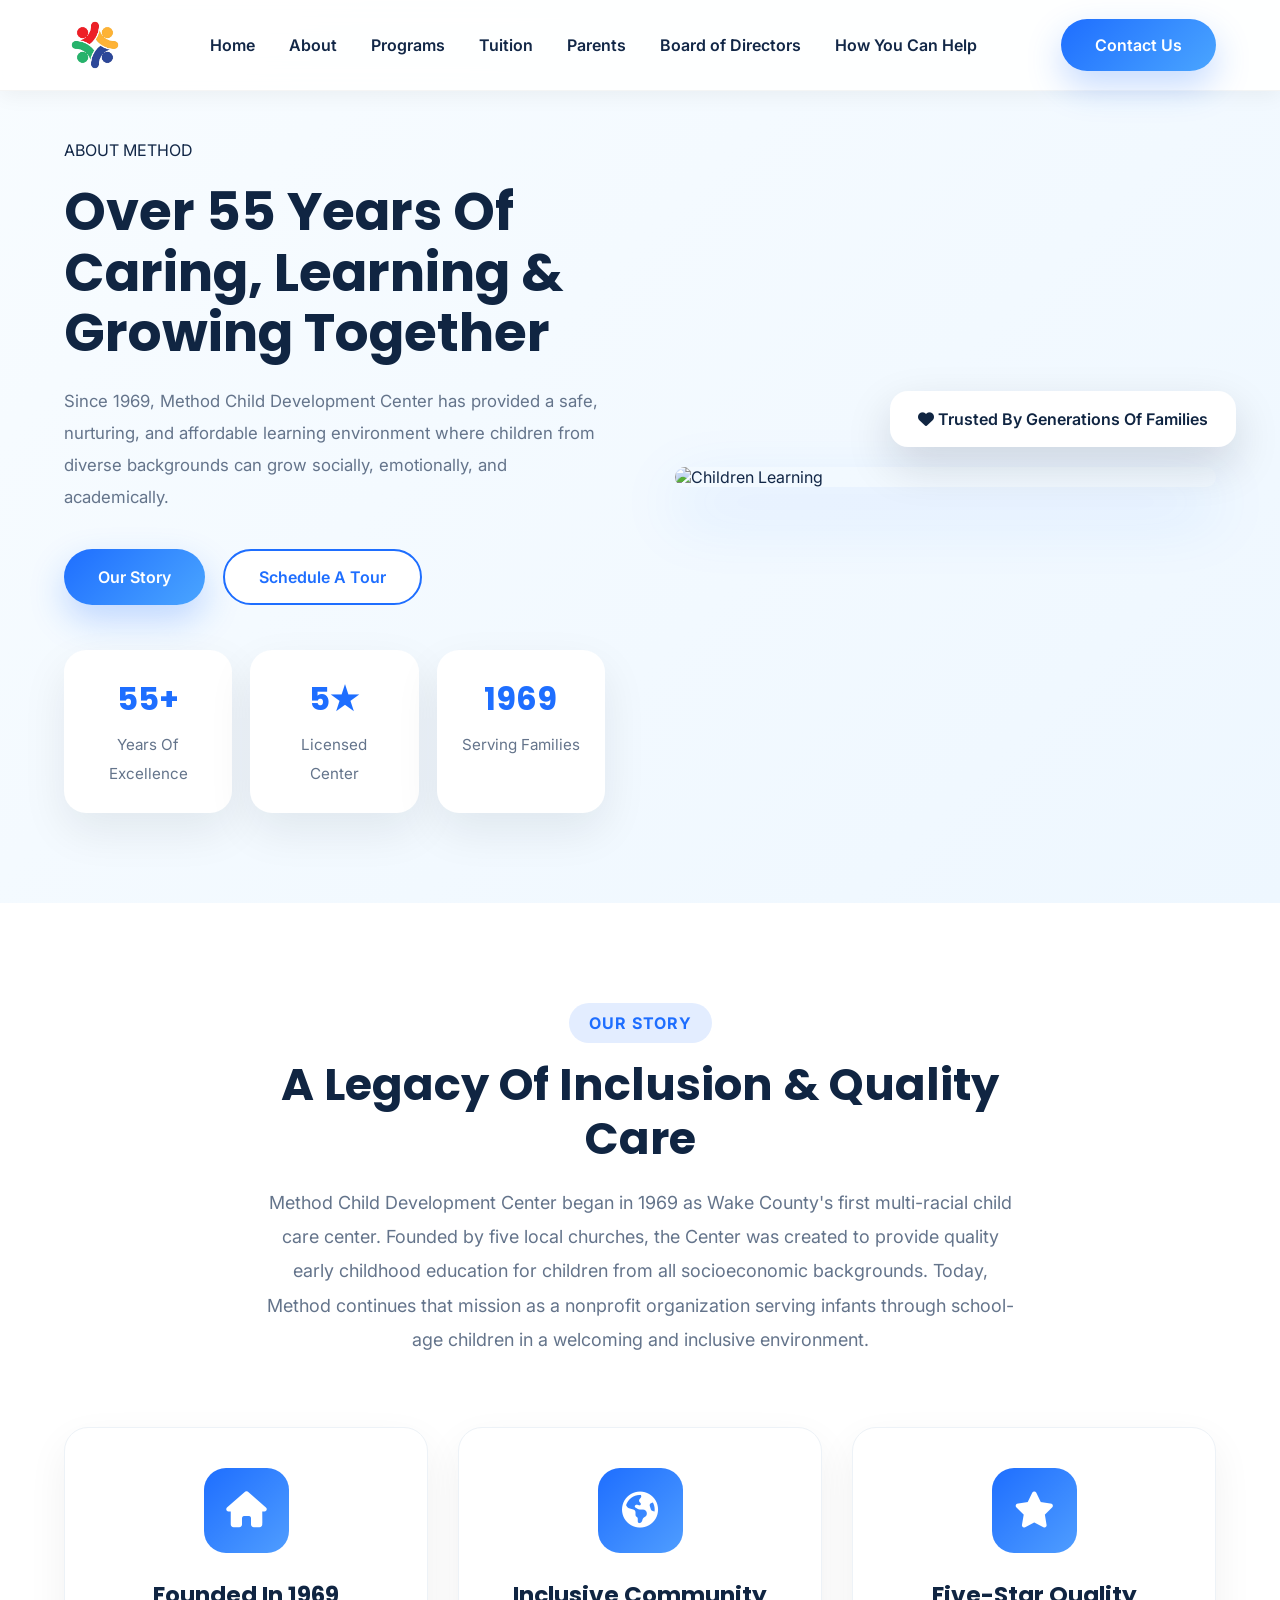
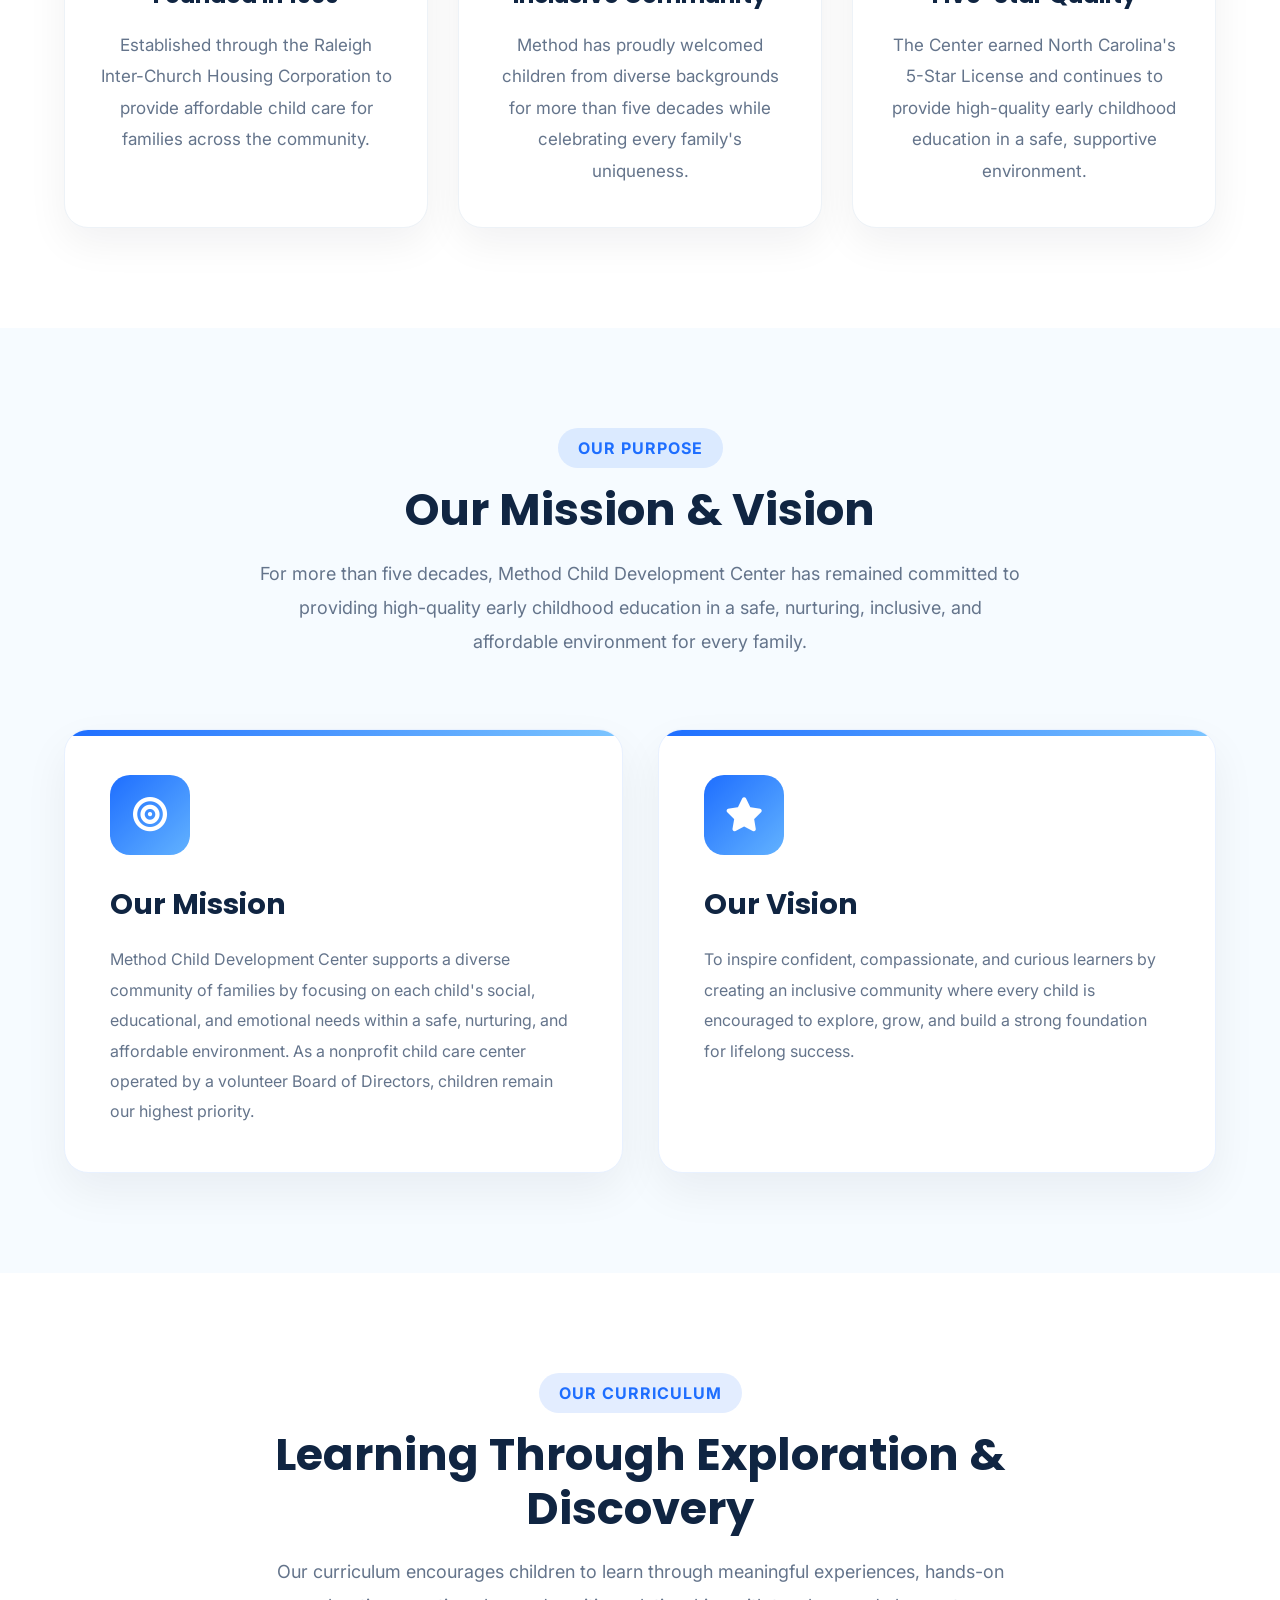
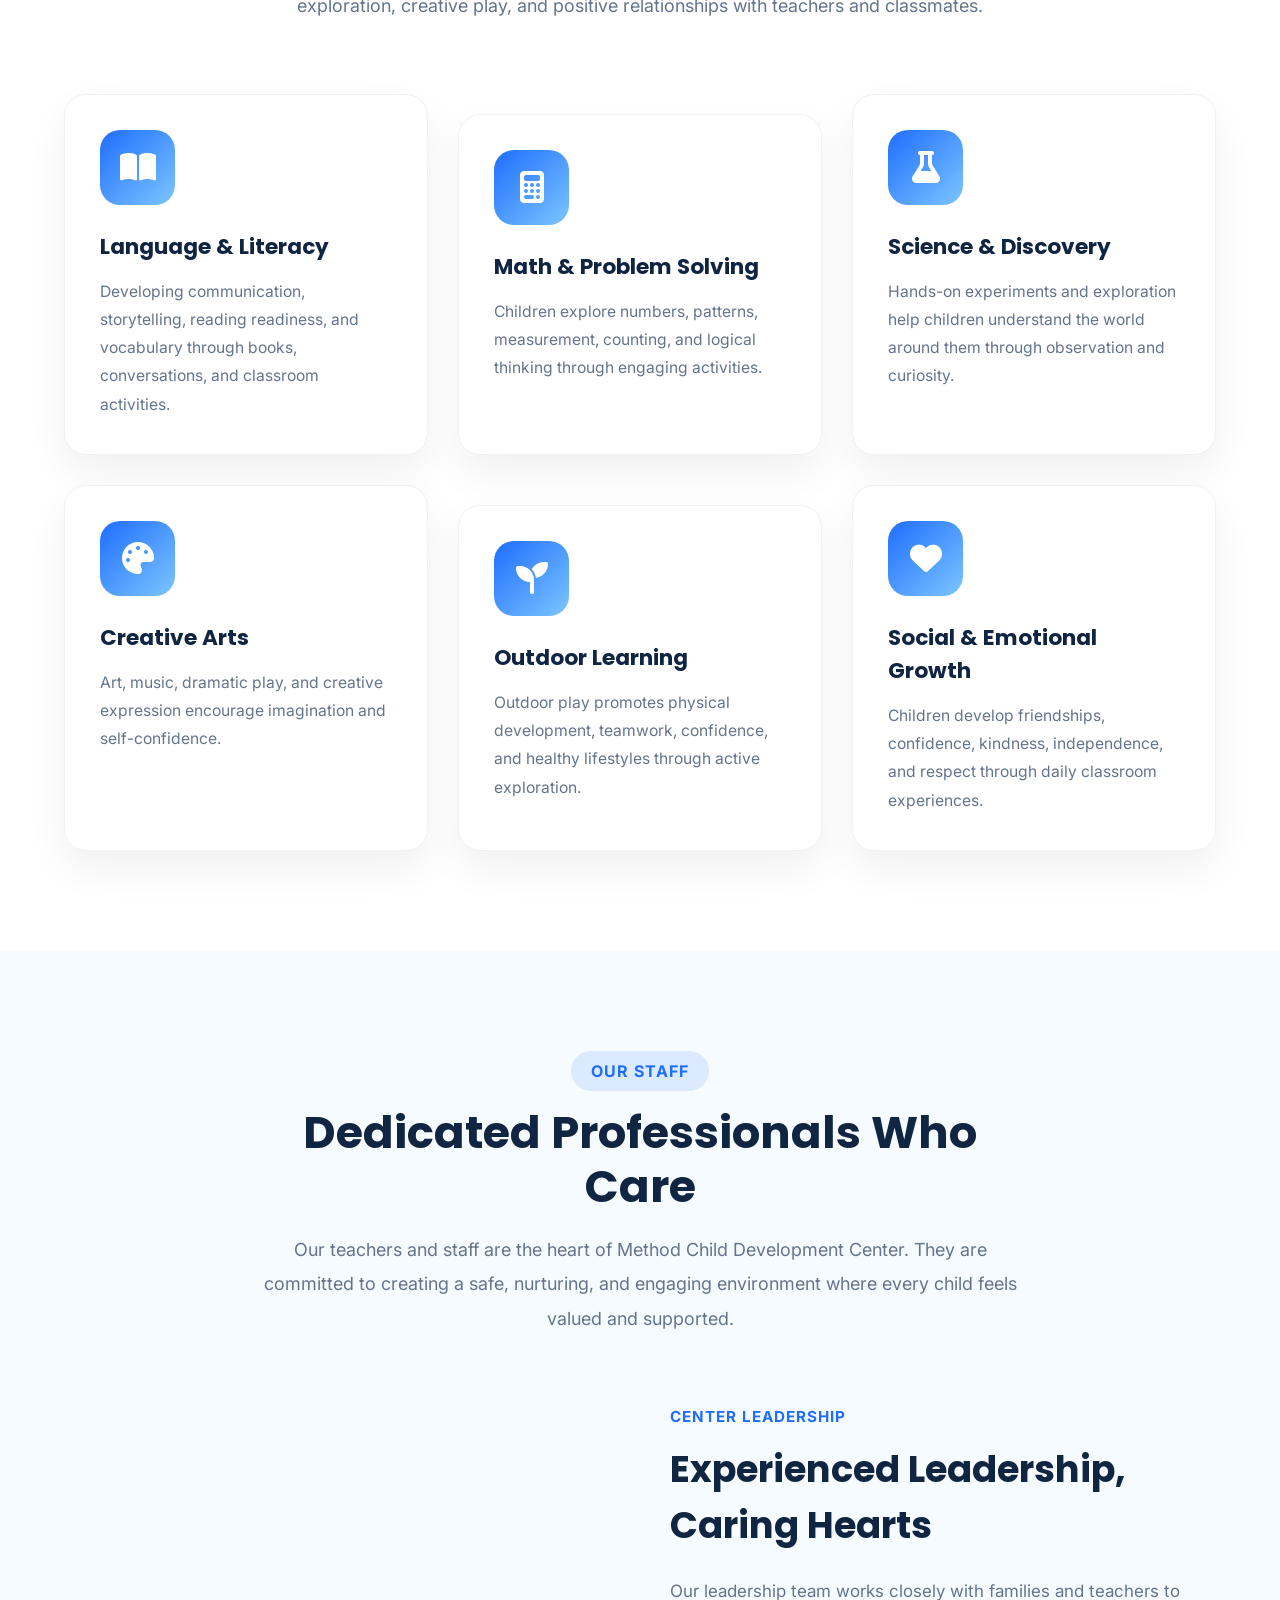
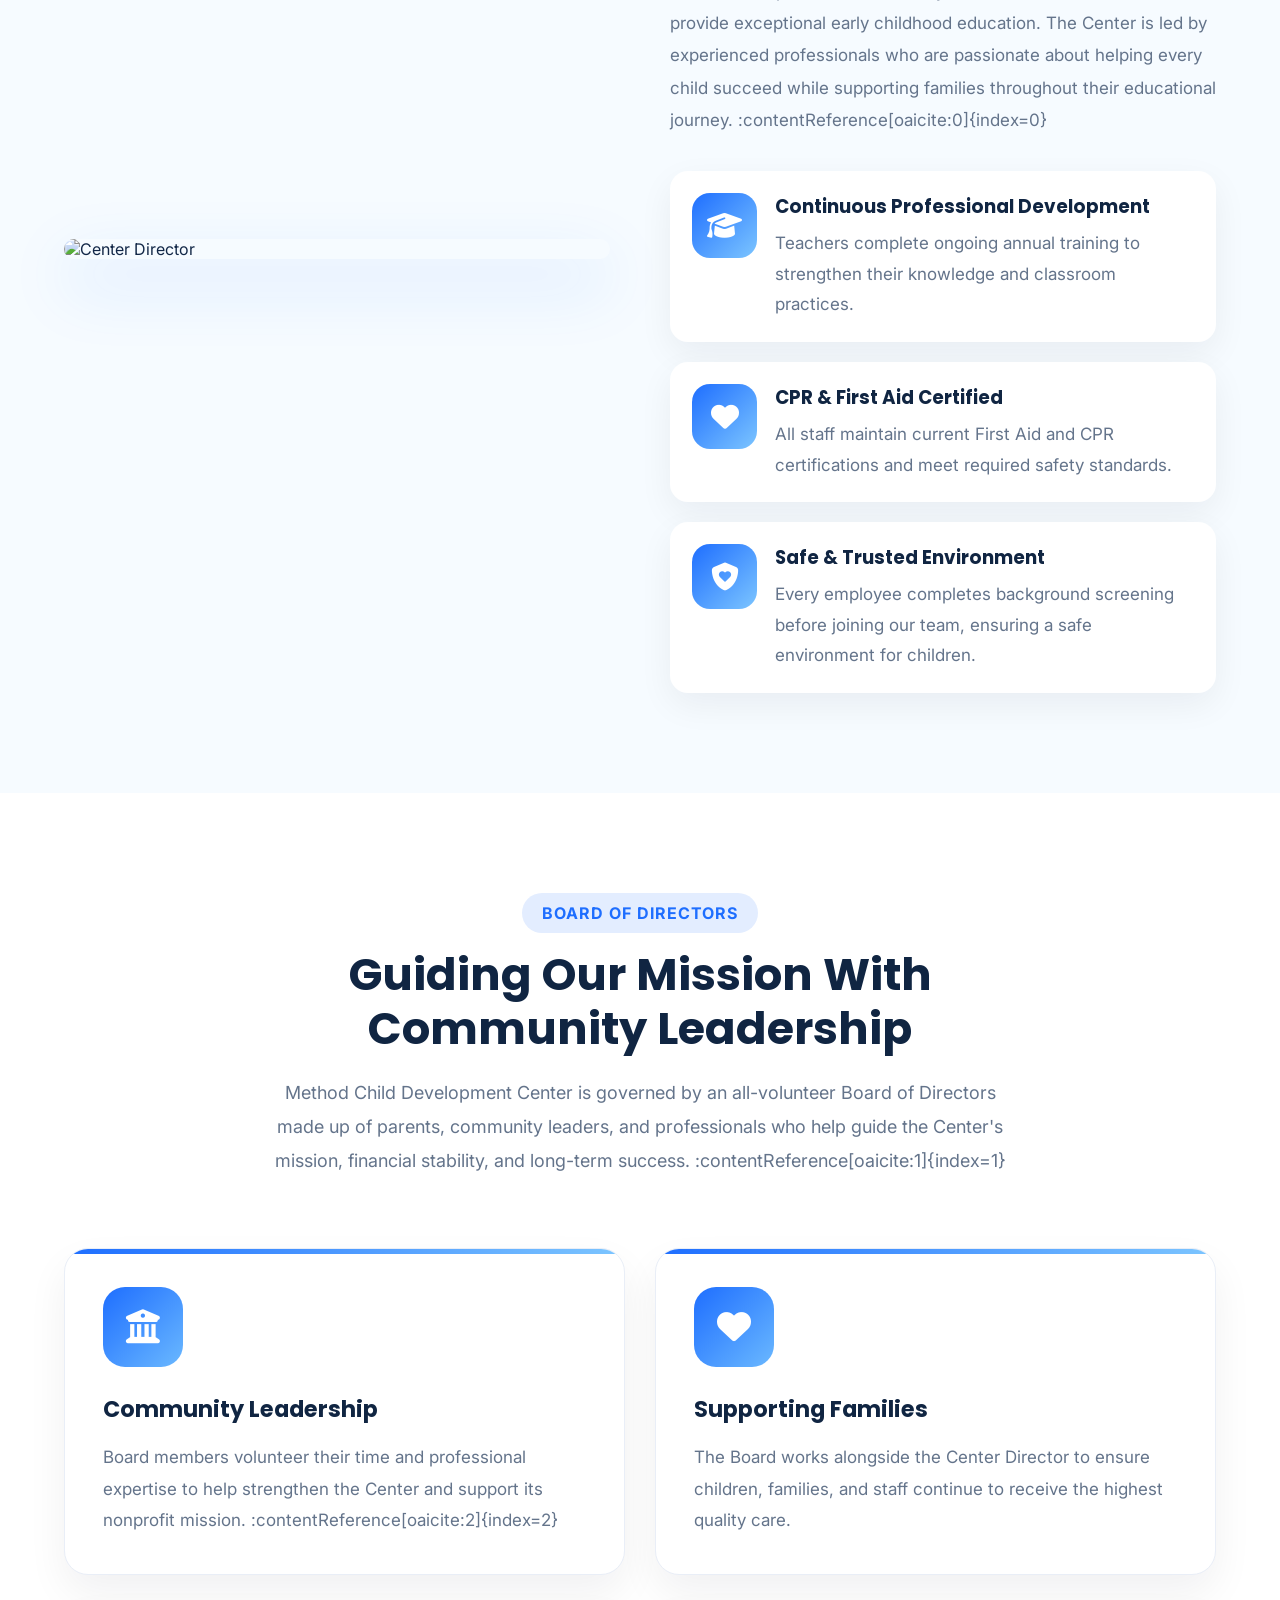
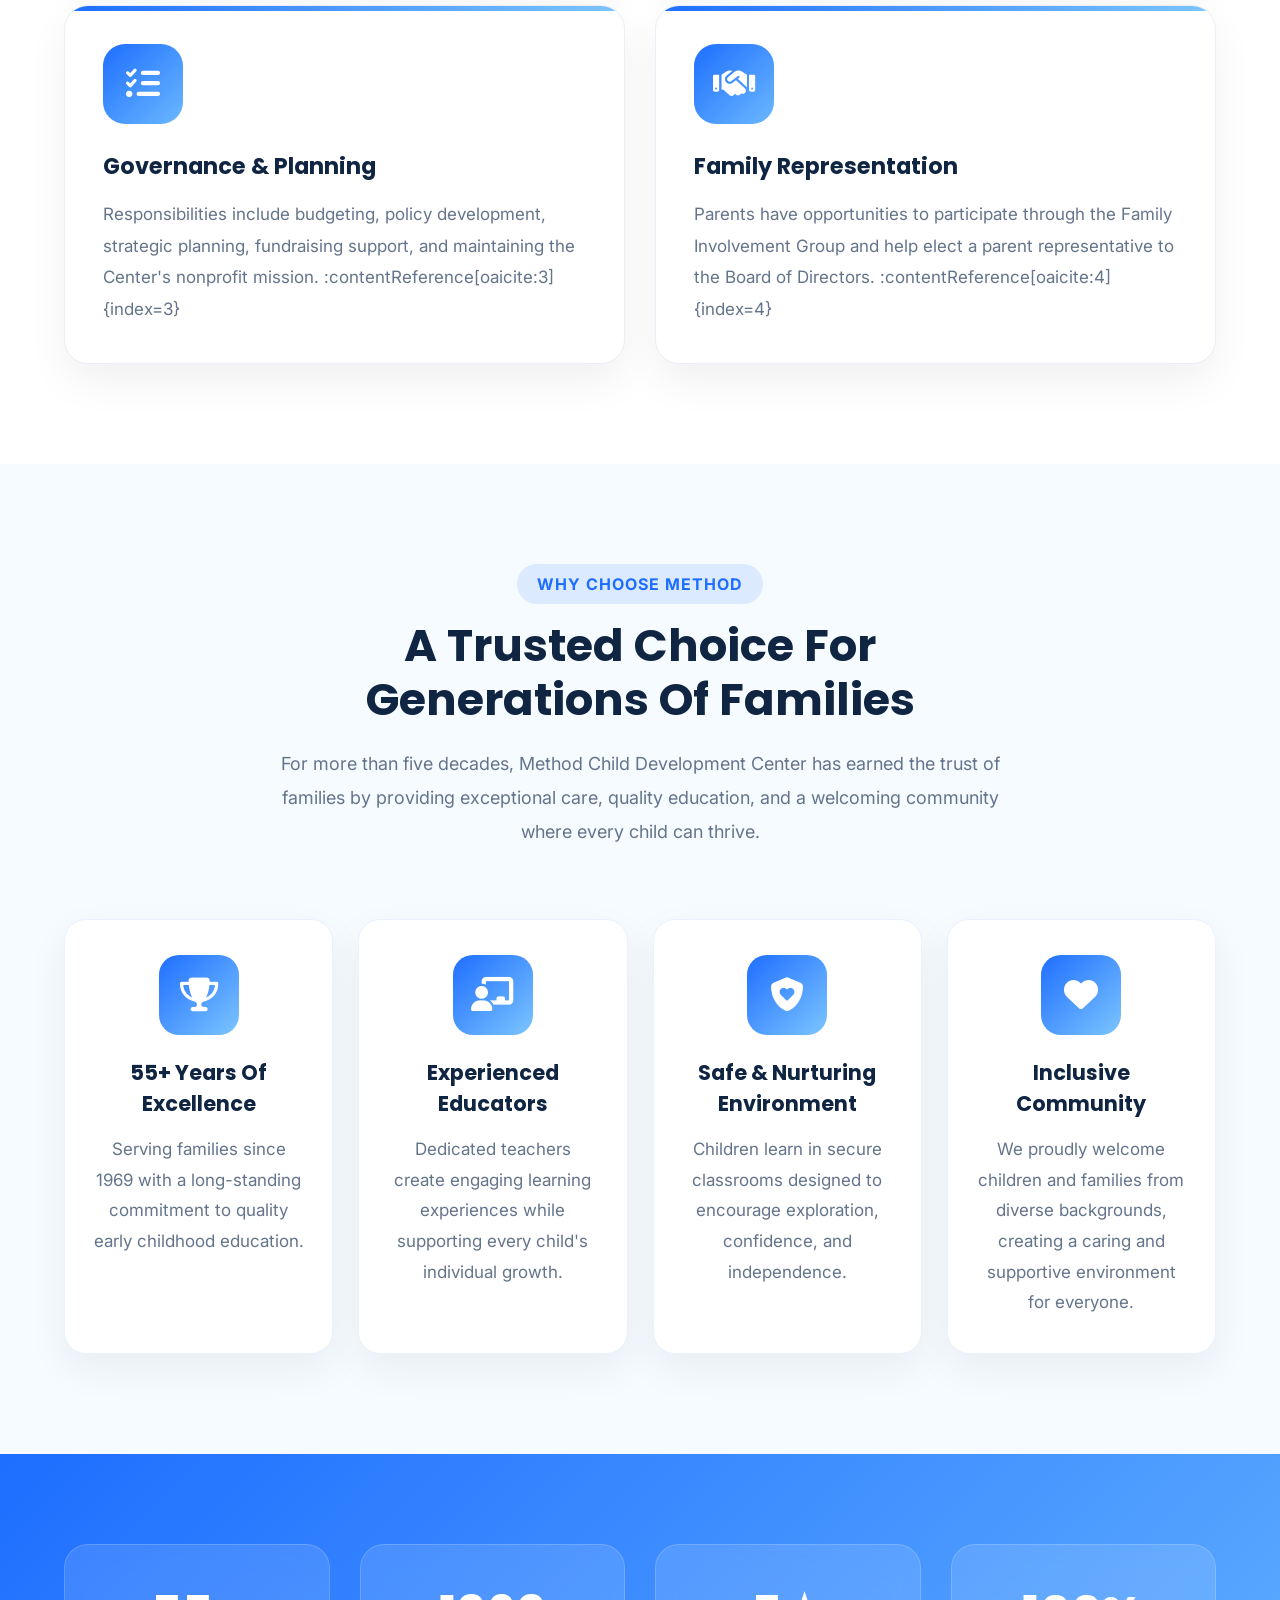
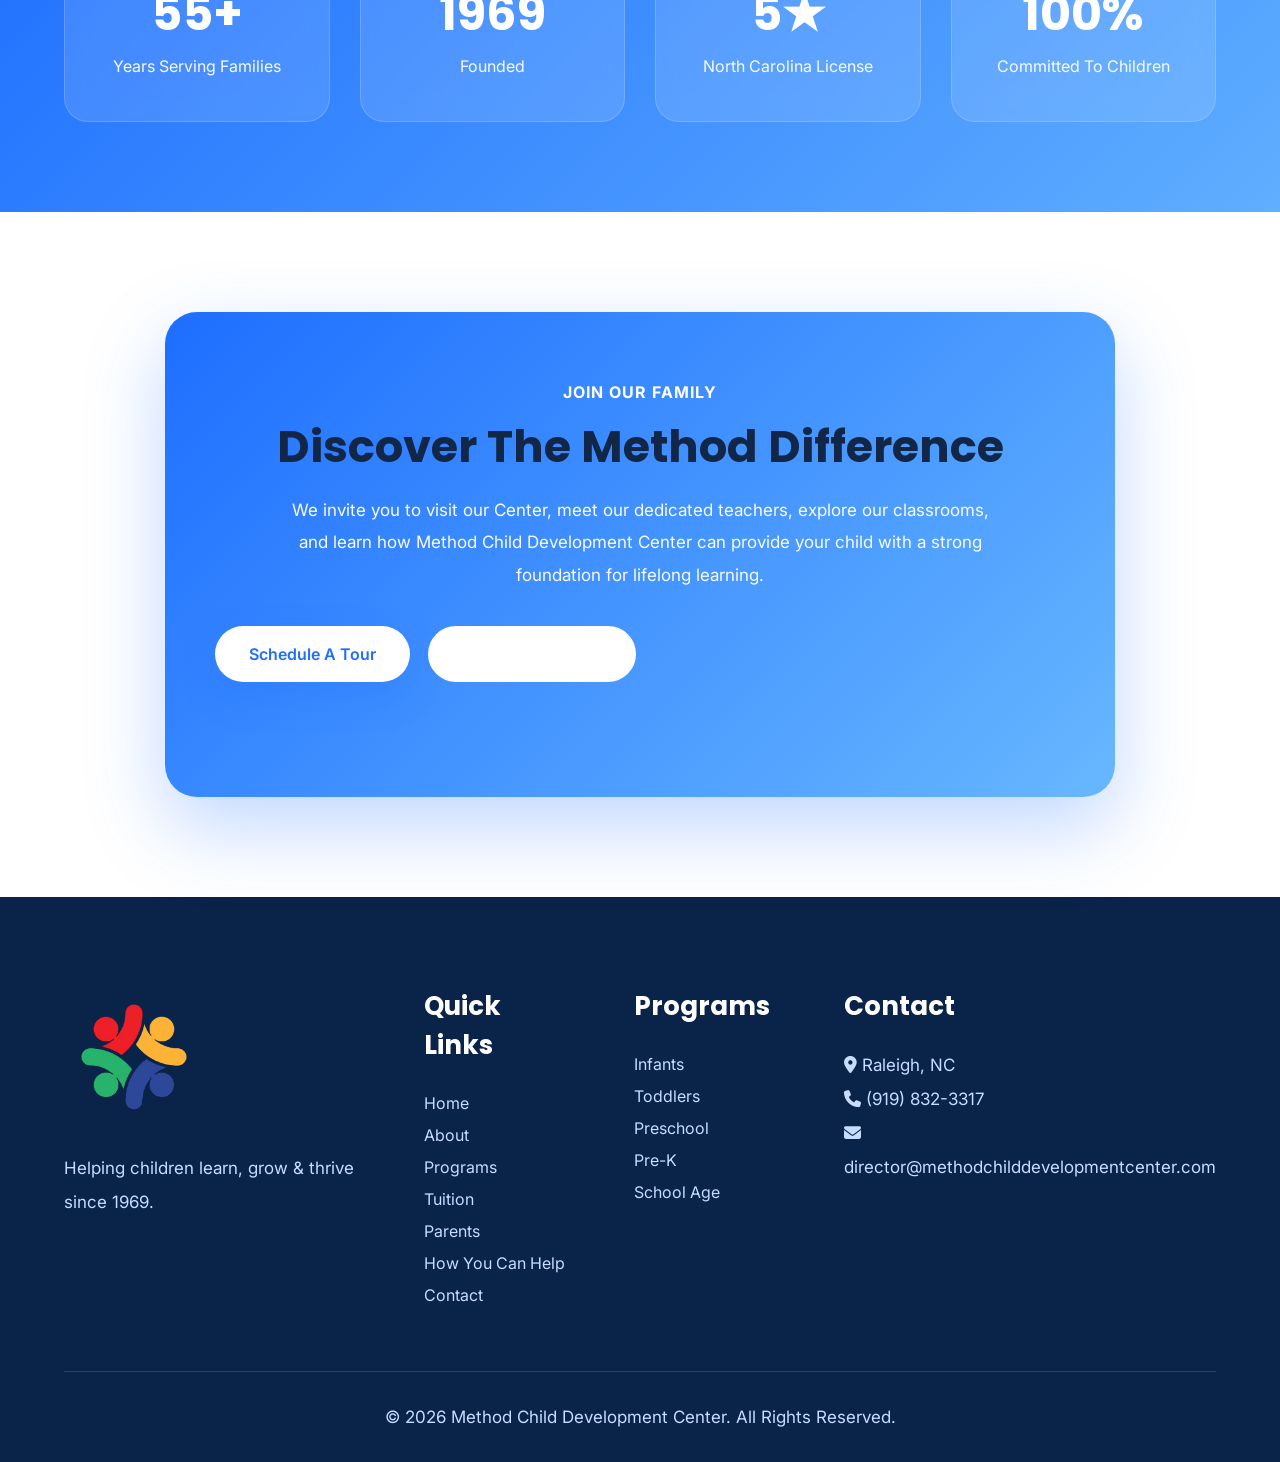
==== commit 2d3b5a5a: "done" ====
--- a/about.html
+++ b/about.html
@@ -48,9 +48,11 @@
 
 <li><a href="parents.html">Parents</a></li>
 
+<li><a class="active" href="board.html">Board of Directors</a></li>
+
 <li><a href="help.html">How You Can Help</a></li>
 
-<li><a href="contact.html">Contact</a></li>
+
 
 </ul>
 
@@ -60,7 +62,7 @@
 
 <a href="contact.html" class="btn-primary">
 
-Schedule a Tour
+Contact Us
 
 </a>
 
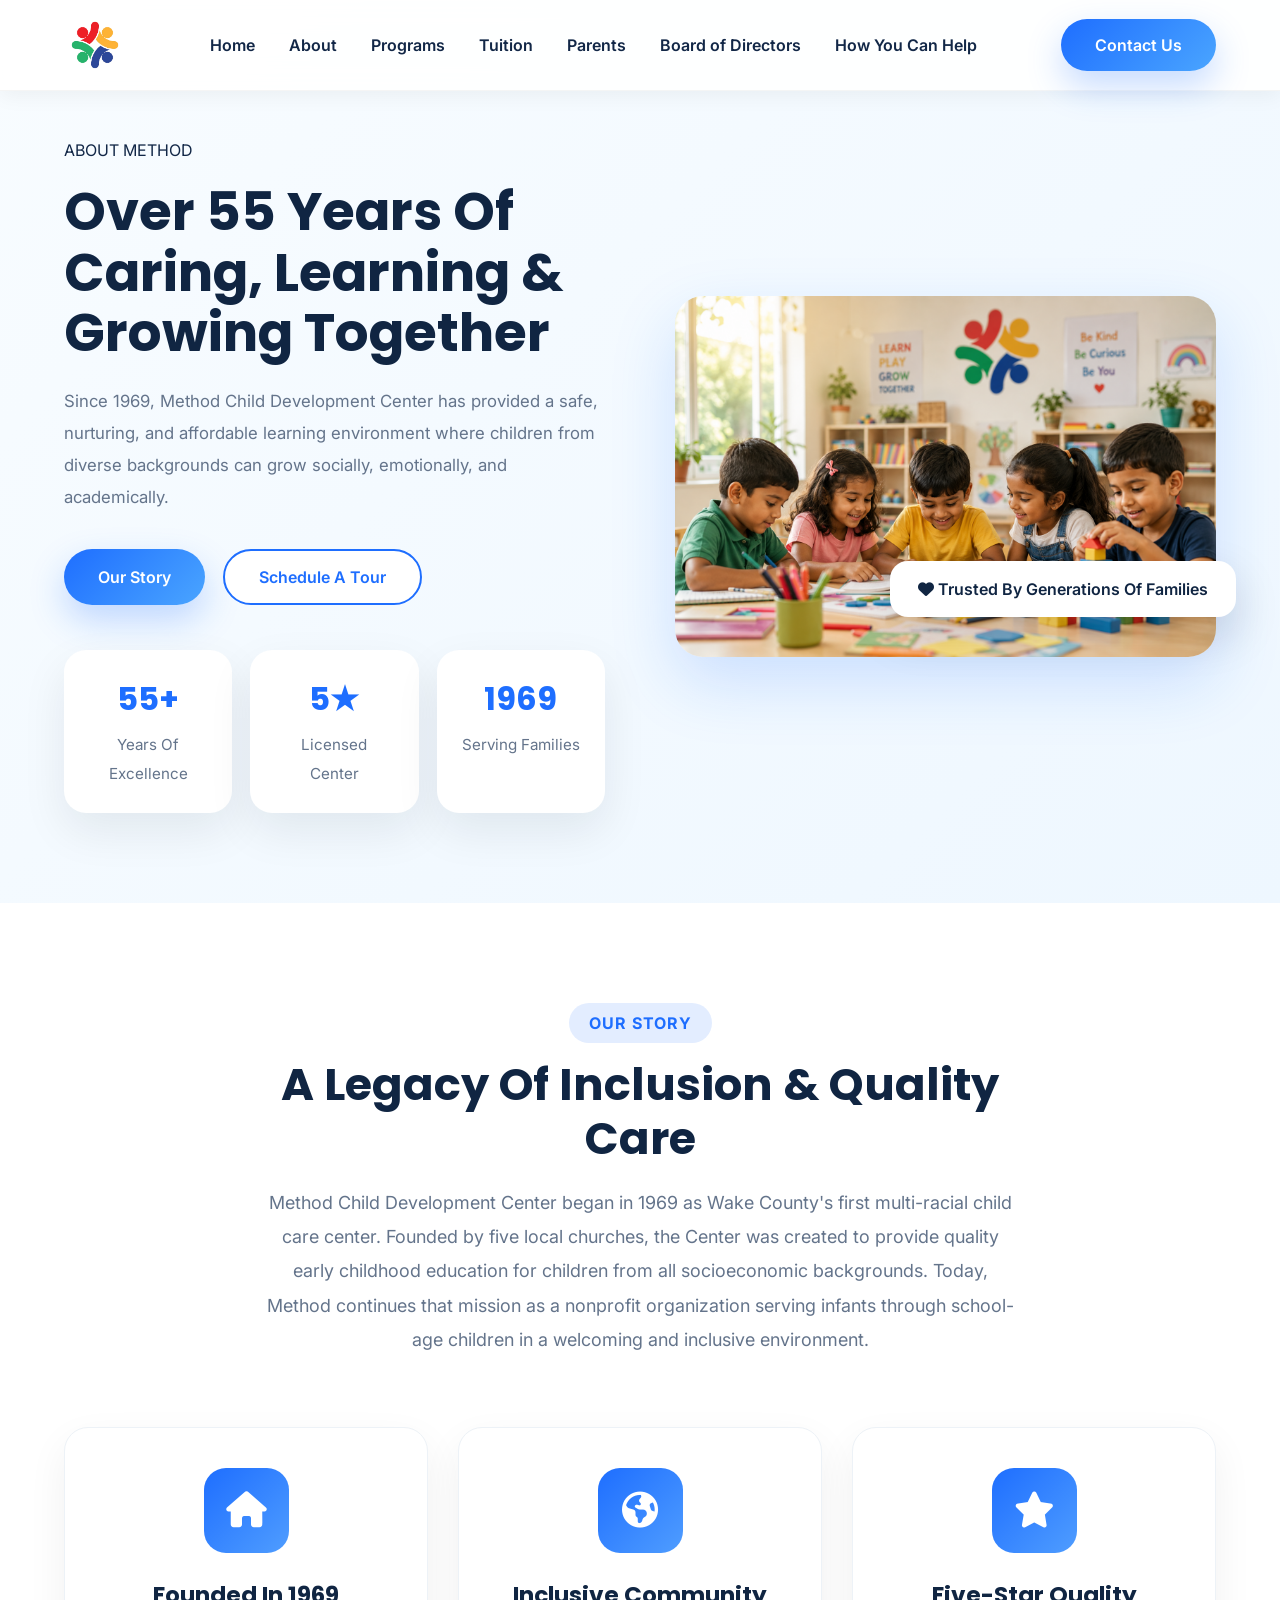
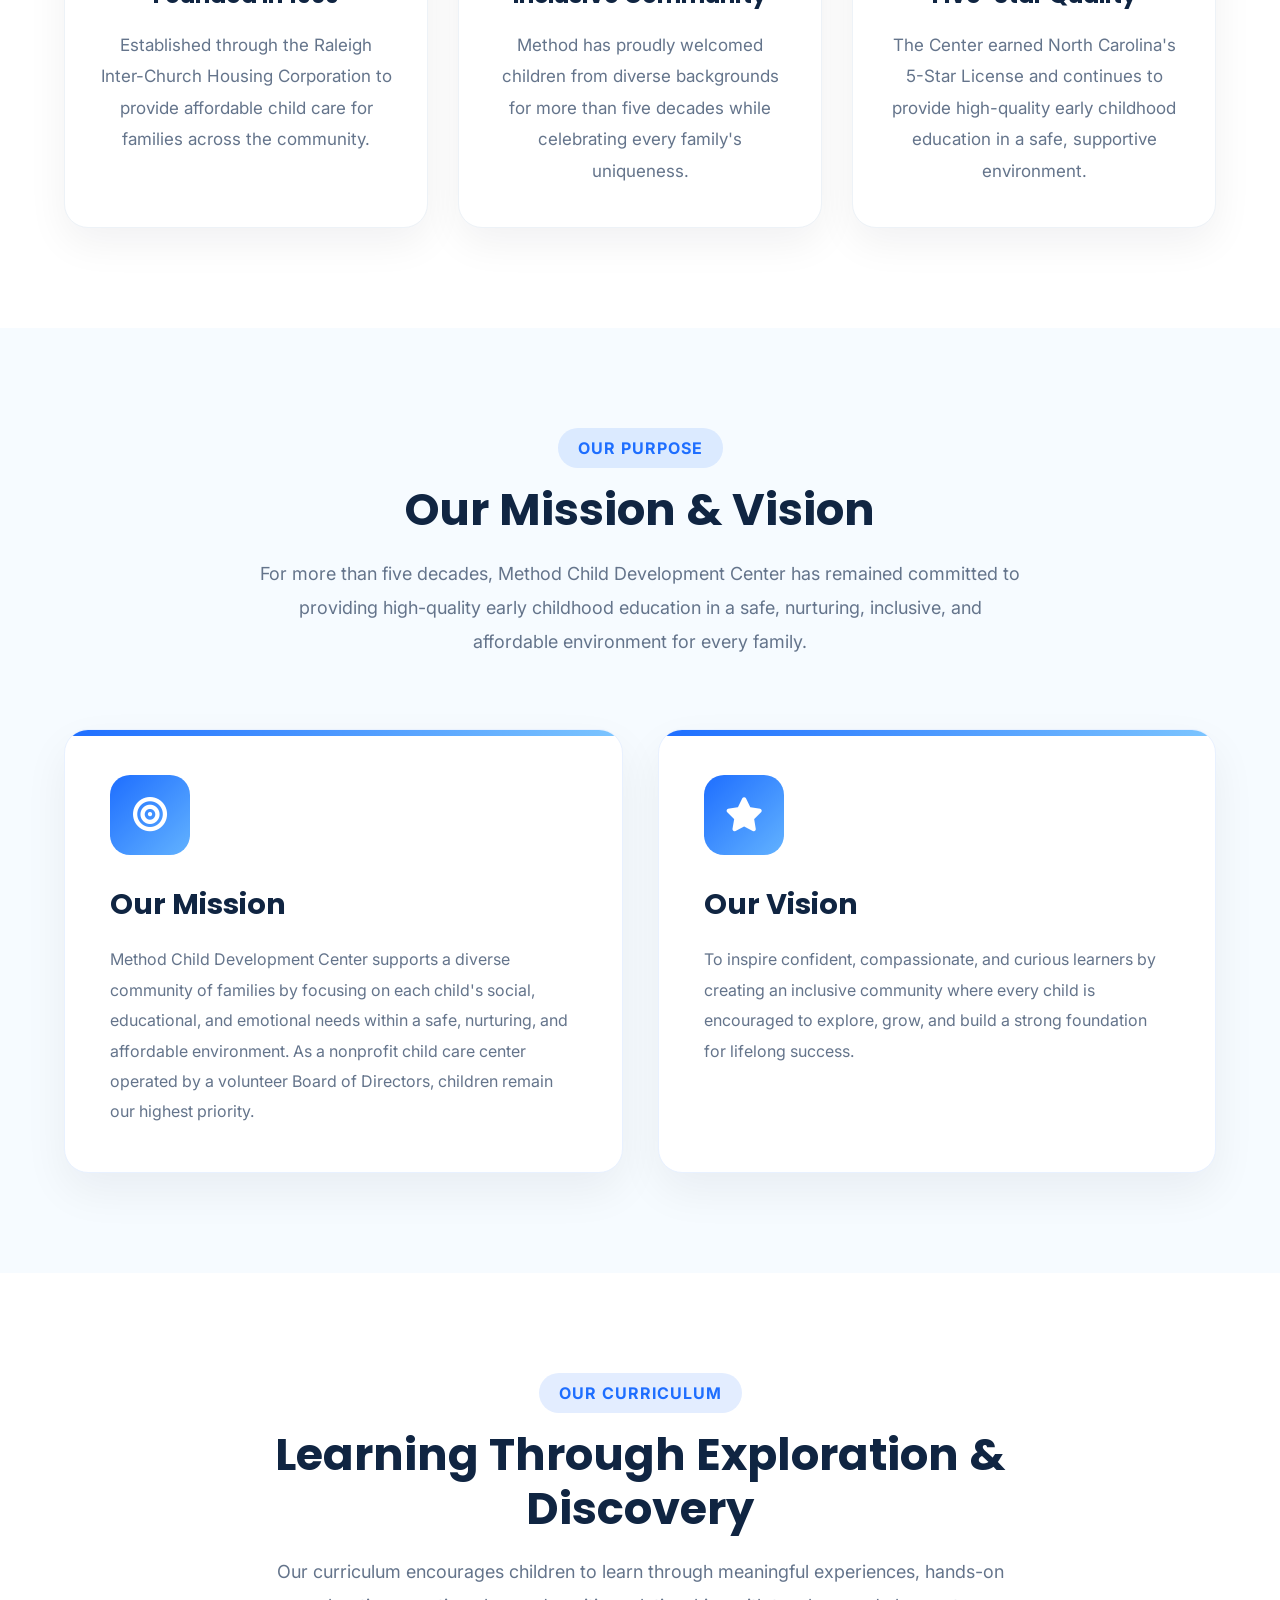
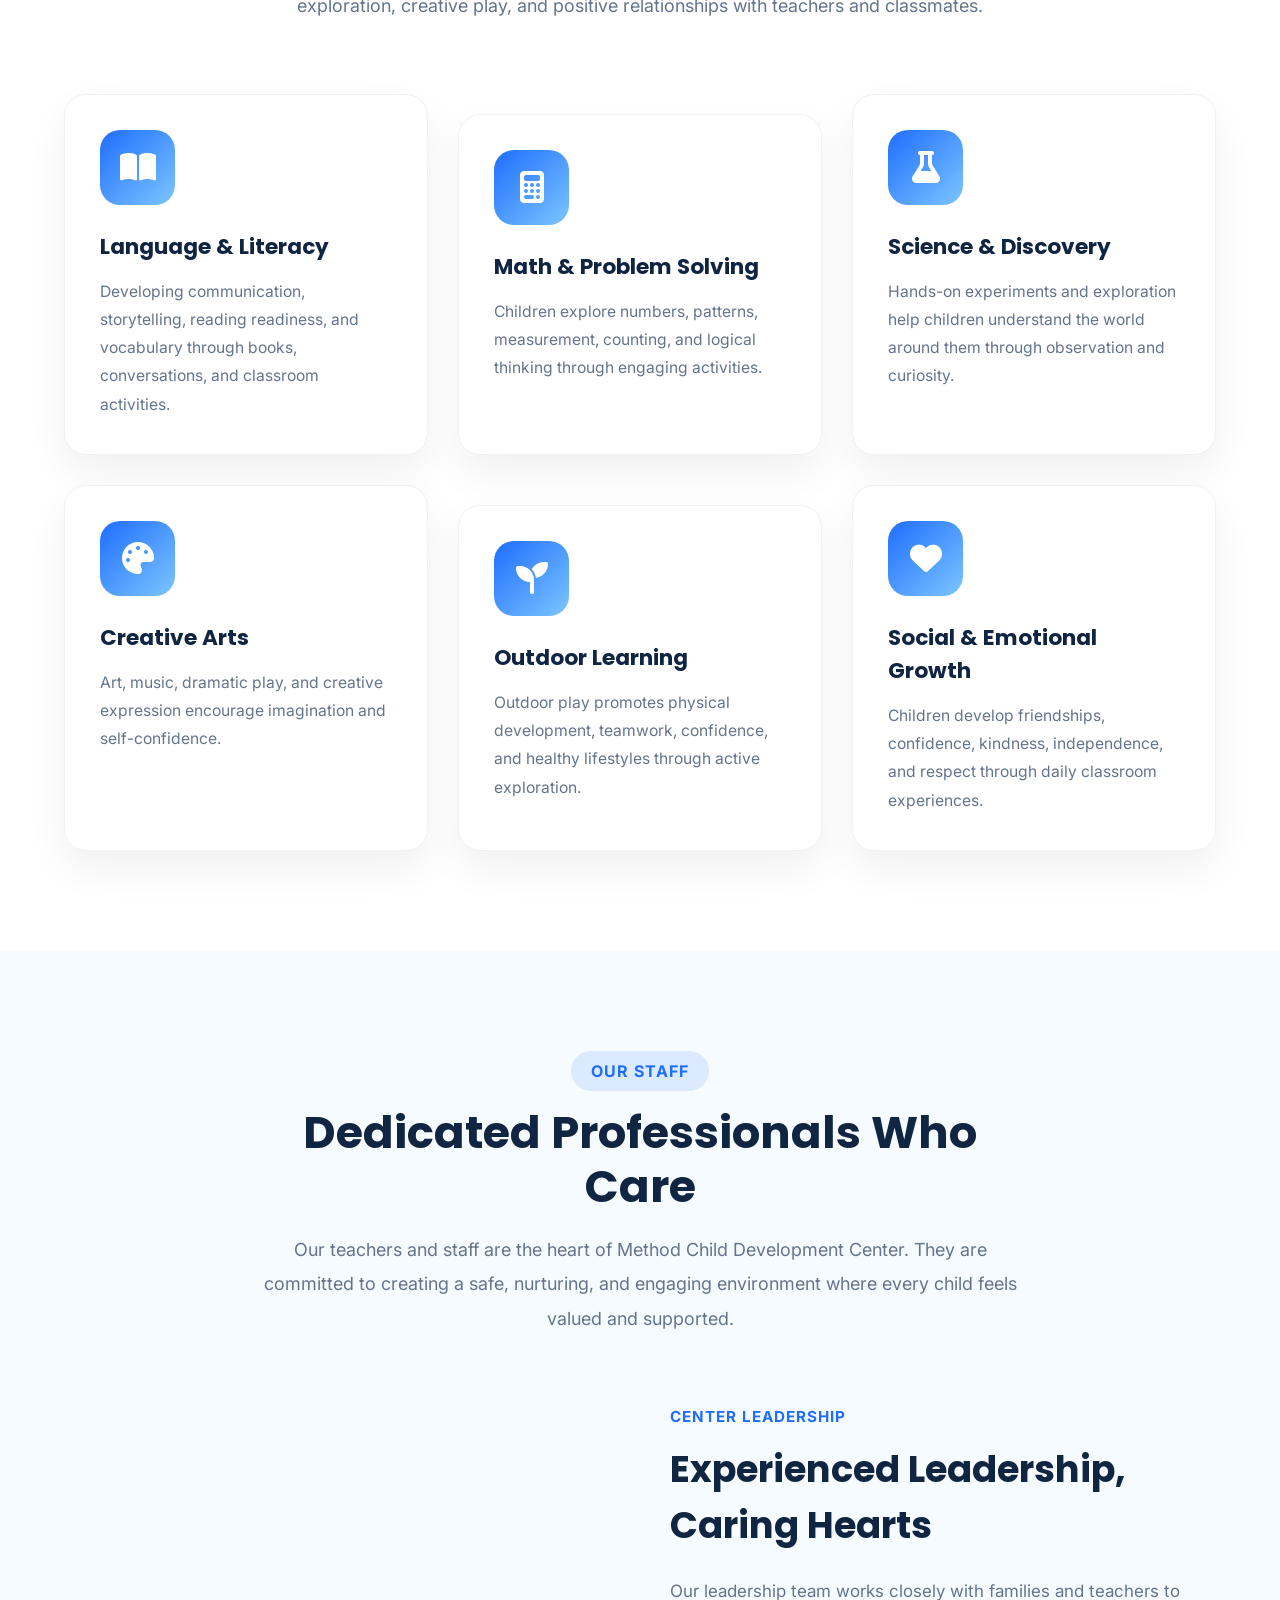
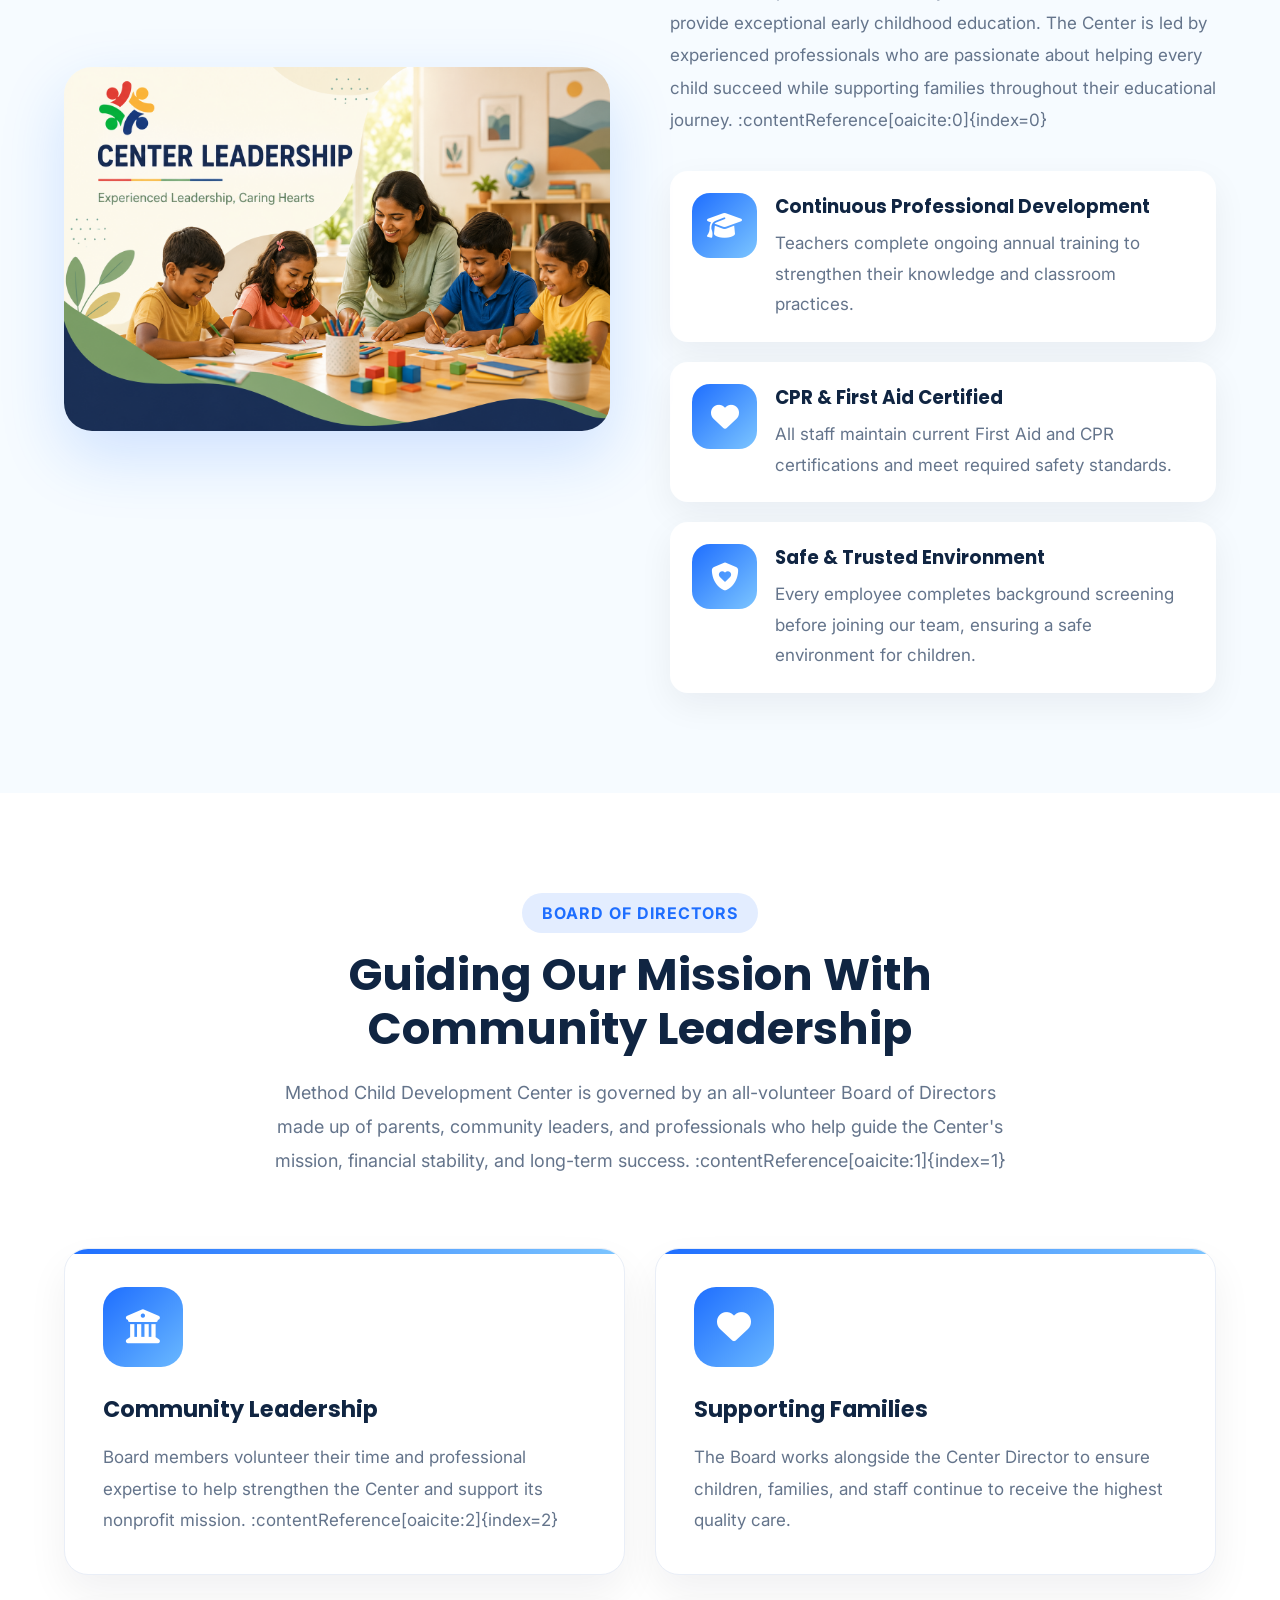
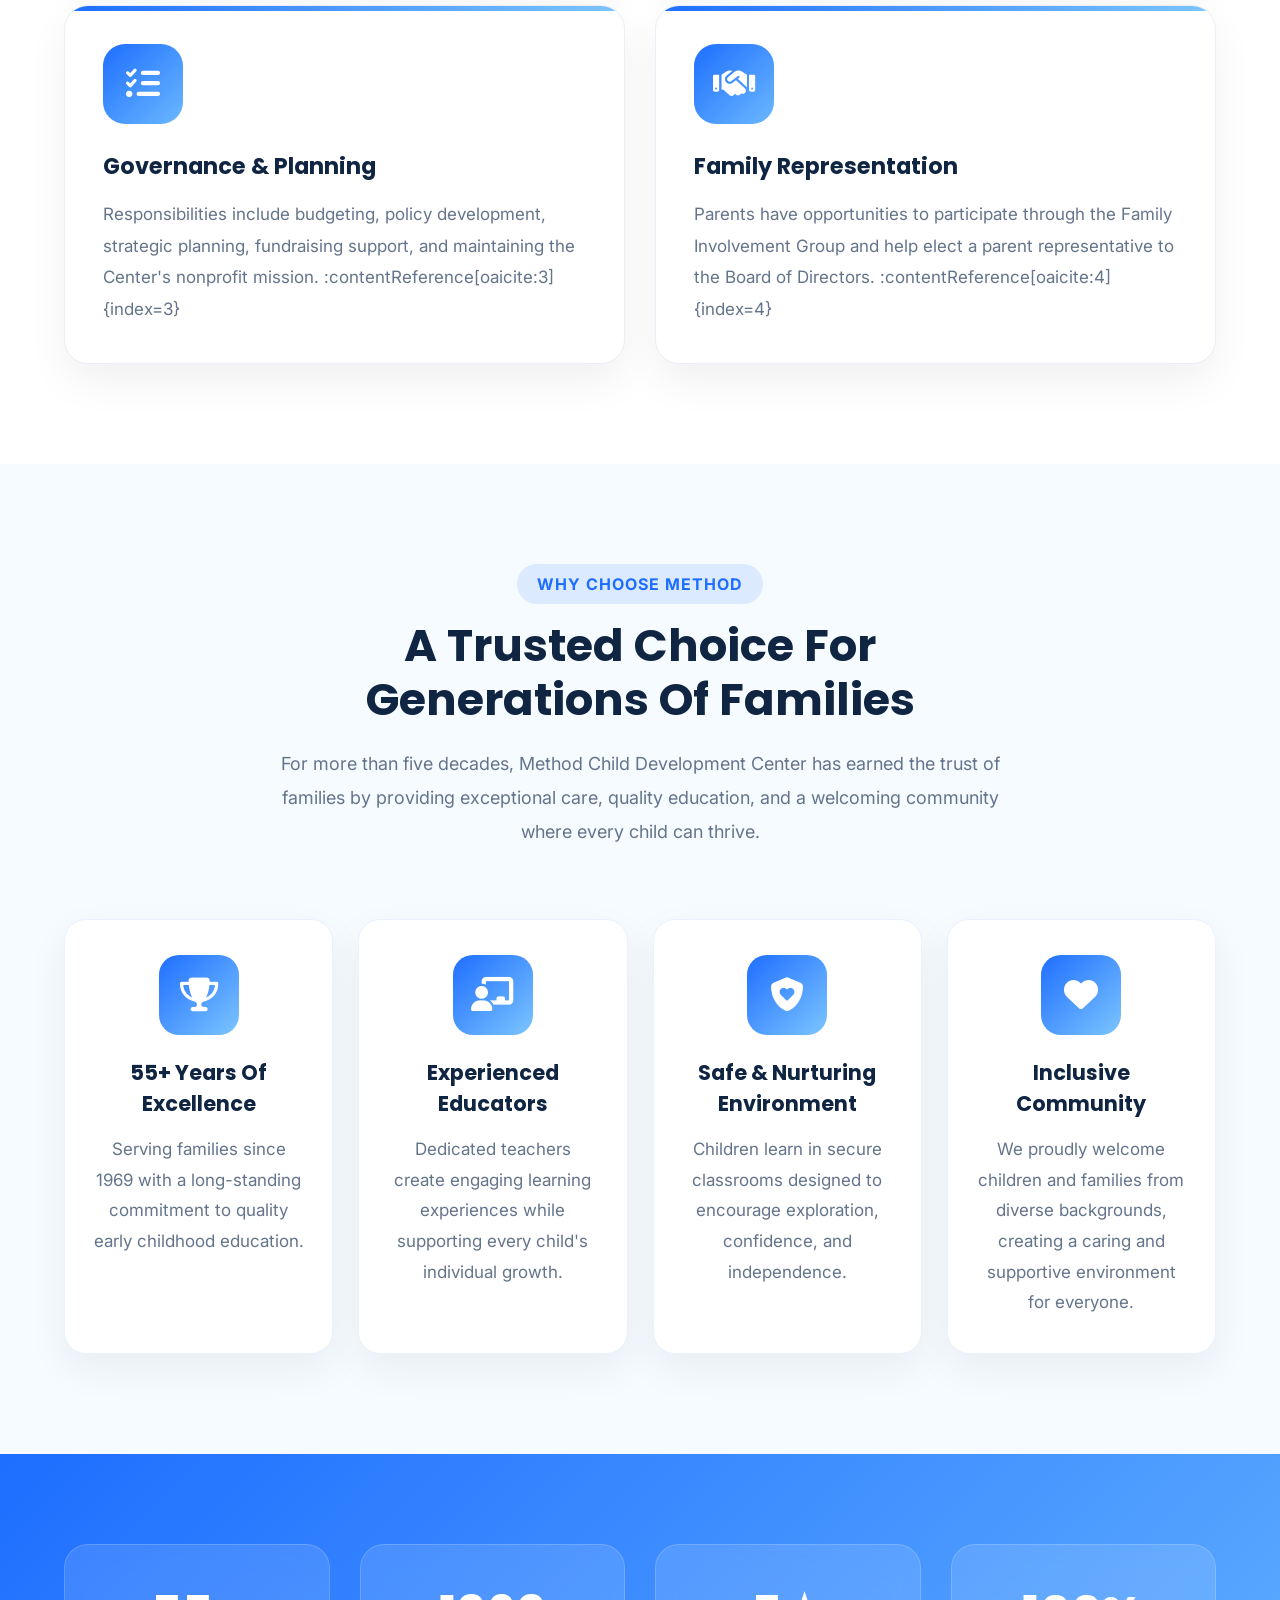
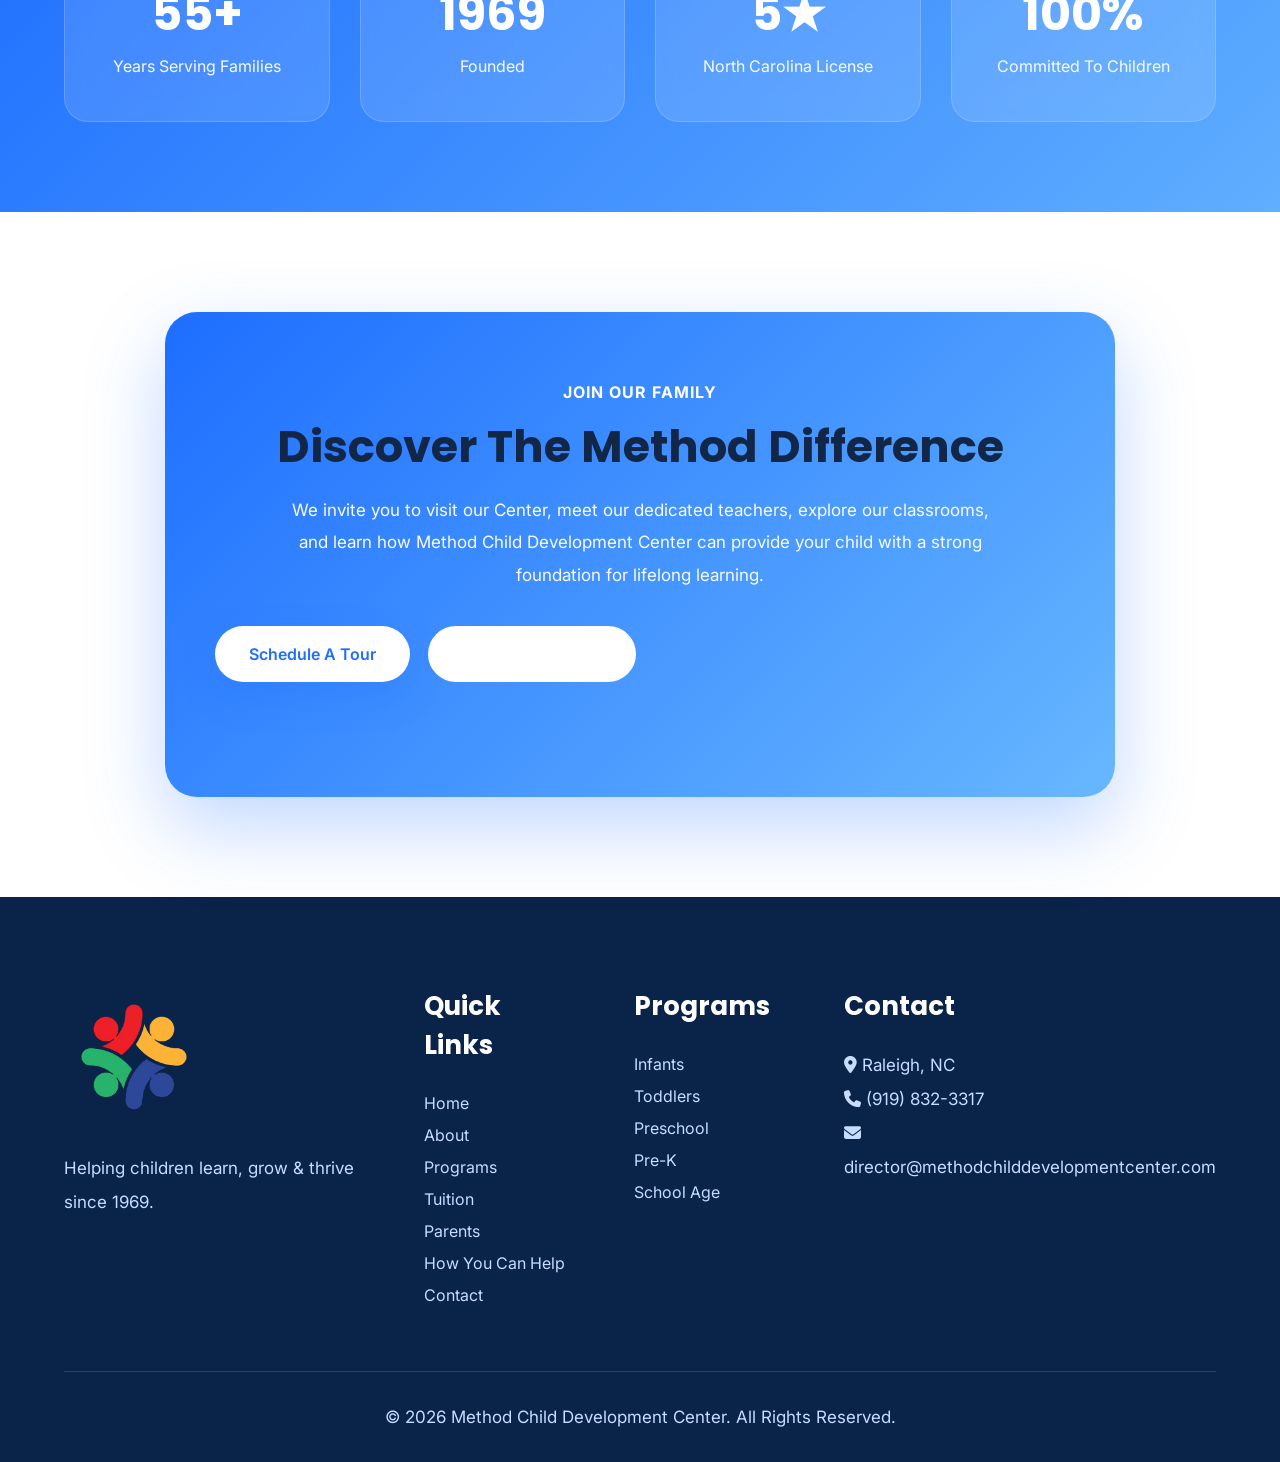
==== commit 4162e795: "imges updated" ====
--- a/about.html
+++ b/about.html
@@ -158,7 +158,7 @@
 
 <div class="hero-image">
 
-<img src="assets/about-hero.jpg"
+<img src="assets/about-hero.png"
 alt="Children Learning">
 
 </div>
@@ -555,7 +555,7 @@
 <div class="staff-image">
 
 <img
-src="assets/director.jpg"
+src="/assets/leadership.png"
 alt="Center Director">
 
 </div>
--- a/style.css
+++ b/style.css
@@ -10,6 +10,7 @@
 
 html{
 scroll-behavior:smooth;
+scroll-padding-top:110px;
 }
 
 :root{
@@ -42,7 +43,12 @@
 background:var(--bg);
 color:var(--text);
 overflow-x:hidden;
-
+min-height:100vh;
+
+}
+
+body.menu-open{
+	overflow:hidden;
 }
 
 .container{
@@ -53,12 +59,21 @@
 
 }
 
+img,
+svg,
+picture,
+video,
+iframe,
+canvas,
+embed,
+object{
+max-width:100%;
+height:auto;
+display:block;
+}
+
 img{
-
-display:block;
 width:100%;
-height:auto;
-
 }
 
 a{
@@ -1497,7 +1512,7 @@
 .contact-grid,
 .footer-grid{
 
-grid-template-columns:1fr;
+grid-template-columns:1fr !important;
 
 }
 
@@ -1505,19 +1520,19 @@
 .why-grid,
 .testimonial-grid{
 
-grid-template-columns:repeat(2,1fr);
+grid-template-columns:repeat(2,1fr) !important;
 
 }
 
 .steps{
 
-grid-template-columns:repeat(2,1fr);
+grid-template-columns:repeat(2,1fr) !important;
 
 }
 
 .gallery{
 
-grid-template-columns:repeat(2,1fr);
+grid-template-columns:repeat(2,1fr) !important;
 
 }
 
@@ -1527,49 +1542,74 @@
 
 section{
 
-padding:80px 0;
+padding:80px 0 !important;
 
 }
 
 h1{
 
-font-size:42px;
+font-size:42px !important;
 
 }
 
 h2{
 
-font-size:34px;
+font-size:34px !important;
+
+}
+
+p{
+
+font-size:16px !important;
+
+}
+
+.header .container{
+
+height:76px !important;
 
 }
 
 .hero{
 
-padding-top:150px;
+padding-top:140px !important;
 
 }
 
 .hero-content{
 
-grid-template-columns:1fr;
-
-text-align:center;
+grid-template-columns:1fr !important;
+text-align:center !important;
+gap:36px !important;
 
 }
 
 .hero-buttons{
 
-flex-direction:column;
-
-align-items:center;
+flex-direction:column !important;
+align-items:center !important;
+gap:14px !important;
+
+}
+
+.hero-buttons a,
+.hero-buttons button{
+
+width:min(100%,320px) !important;
 
 }
 
 .hero-stats{
 
-flex-direction:column;
-
-align-items:center;
+flex-direction:column !important;
+align-items:center !important;
+gap:18px !important;
+
+}
+
+.hero-stats div{
+
+width:min(100%,320px) !important;
 
 }
 
@@ -1579,104 +1619,338 @@
 .testimonial-grid,
 .steps{
 
-grid-template-columns:1fr;
+grid-template-columns:1fr !important;
 
 }
 
 .navbar{
 
-display:none;
+display:none !important;
+position:fixed !important;
+top:76px !important;
+left:0 !important;
+right:0 !important;
+bottom:auto !important;
+max-height:calc(100dvh - 76px) !important;
+overflow-y:auto !important;
+background:rgba(255,255,255,.98) !important;
+padding:24px 24px 28px !important;
+box-shadow:var(--shadow-sm) !important;
+z-index:1090 !important;
 
 }
 
 .navbar.active{
 
-display:block;
-
-position:absolute;
-
-top:90px;
-
-left:0;
-
-right:0;
-
-background:rgba(255,255,255,.98);
-
-padding:24px 24px 28px;
-
-box-shadow:var(--shadow-sm);
+display:block !important;
 
 }
 
 .navbar.active ul{
 
-display:flex;
-
-flex-direction:column;
-
-align-items:flex-start;
-
-gap:18px;
+display:flex !important;
+flex-direction:column !important;
+align-items:flex-start !important;
+gap:18px !important;
+
+}
+
+.navbar a{
+
+display:block !important;
+width:100% !important;
+padding:8px 0 !important;
+font-size:1rem !important;
 
 }
 
 .header-btn{
 
-display:none;
+display:none !important;
 
 }
 
 .menu-btn{
 
-display:block;
+display:flex !important;
+align-items:center !important;
+justify-content:center !important;
+width:44px !important;
+height:44px !important;
+border-radius:50% !important;
+background:rgba(30,110,255,.10) !important;
+
+}
+
+body.menu-open{
+	overflow:hidden !important;
+
+}
+
+.hero::before,
+.hero::after,
+.about-image::after,
+.contact-hero::before,
+.contact-hero::after,
+.tuition-hero::before,
+.tuition-hero::after,
+.board-hero::before,
+.board-hero::after,
+.floating-card,
+.hero-badge-card,
+.license-badge,
+.donate-badge{
+	display:none !important;
+
+}
+
+.hero-left h1,
+.hero h1,
+.about-left h1,
+.help-left h1,
+.parents-left h1,
+.tuition-left h1,
+.contact-hero h1,
+.board-hero h1,
+.left h1,
+.program-hero .left h1,
+.section-heading h2,
+.donate-content h2{
+
+max-width:100% !important;
+overflow-wrap:anywhere !important;
 
 }
 
 .footer-grid{
 
-gap:40px;
-
-}
-
-}
-
-@media(max-width:480px){
+gap:40px !important;
+
+}
+
+.footer-grid > div{
+
+min-width:0 !important;
+
+}
+
+.contact-grid form{
+
+padding:25px !important;
+
+}
+
+.input-group{
+
+grid-template-columns:1fr !important;
+
+}
+
+.input-box input,
+.input-box select,
+.input-box textarea,
+.contact-form-box button,
+.contact-form-box .btn-primary,
+.contact-form-box .btn-secondary{
+
+width:100% !important;
+max-width:100% !important;
+box-sizing:border-box !important;
+
+}
+
+.footer{
+
+padding:60px 0 30px !important;
+
+}
+
+}
+
+@media(max-width:576px){
 
 .container{
 
-width:92%;
+width:92% !important;
 
 }
 
 .hero h1{
 
-font-size:34px;
+font-size:34px !important;
 
 }
 
 .section-heading h2{
 
-font-size:30px;
+font-size:30px !important;
 
 }
 
 .btn-primary,
 .btn-secondary{
 
-width:100%;
-
-}
-
-.contact-grid form{
-
-padding:25px;
+width:100% !important;
 
 }
 
 .cta h2{
 
-font-size:32px;
+font-size:32px !important;
+
+}
+
+}
+
+@media(max-width:480px){
+
+section{
+
+padding:70px 0 !important;
+
+}
+
+.hero h1,
+.about-left h1,
+.help-left h1,
+.parents-left h1,
+.tuition-left h1,
+.contact-hero h1,
+.board-hero h1,
+.left h1{
+
+font-size:32px !important;
+line-height:1.18 !important;
+
+}
+
+.hero-stats div,
+.program-card,
+.why-card,
+.resource-card,
+.contact-card,
+.tuition-card,
+.story-card,
+.mission-card,
+.option-card,
+.communication-card,
+.feature-item,
+.board-info-card,
+.contact-form-box,
+.contact-map{
+
+padding:24px !important;
+
+}
+
+}
+
+@media(max-width:430px){
+
+.header .container{
+
+padding:0 4px !important;
+
+}
+
+.logo img{
+
+height:50px !important;
+
+}
+
+.hero{
+
+padding-top:130px !important;
+
+}
+
+.hero-buttons a,
+.hero-buttons button,
+.btn-primary,
+.btn-secondary{
+
+padding:14px 24px !important;
+
+}
+
+}
+
+@media(max-width:414px){
+
+.container{
+
+width:94% !important;
+
+}
+
+.footer-grid{
+
+gap:28px !important;
+
+}
+
+.program-content,
+.why-card,
+.contact-card,
+.tuition-card,
+.story-card,
+.option-card,
+.communication-card,
+.feature-item{
+
+padding:22px !important;
+
+}
+
+}
+
+@media(max-width:390px){
+
+h1{
+
+font-size:30px !important;
+
+}
+
+h2{
+
+font-size:28px !important;
+
+}
+
+.hero-badge,
+.section-tag,
+.hero-tag,
+.btn-primary,
+.btn-secondary{
+
+font-size:14px !important;
+
+}
+
+}
+
+@media(max-width:375px){
+
+section{
+
+padding:64px 0 !important;
+
+}
+
+.hero{
+
+padding-top:124px !important;
+
+}
+
+.hero-buttons a,
+.hero-buttons button,
+.btn-primary,
+.btn-secondary{
+
+width:100% !important;
 
 }
 
--- a/about.css
+++ b/about.css
@@ -758,12 +758,40 @@
     text-align:center;
 }
 
+.about-hero-grid,
+.mission-grid,
+.story-grid,
+.impact-grid,
+.mission-vision,
+.our-story{
+    gap:24px;
+}
+
+.about-hero,
+.our-story,
+.mission-vision{
+    padding-left:0;
+    padding-right:0;
+}
+
 }
 
 @media(max-width:576px){
 
 .about-hero{
     padding:120px 0 70px;
+}
+
+.about-left h1,
+.section-heading h2,
+.mission-card h3{
+    overflow-wrap:anywhere;
+}
+
+.about-stats .stat-box,
+.story-card,
+.mission-card{
+    min-width:0;
 }
 
 .section-heading{
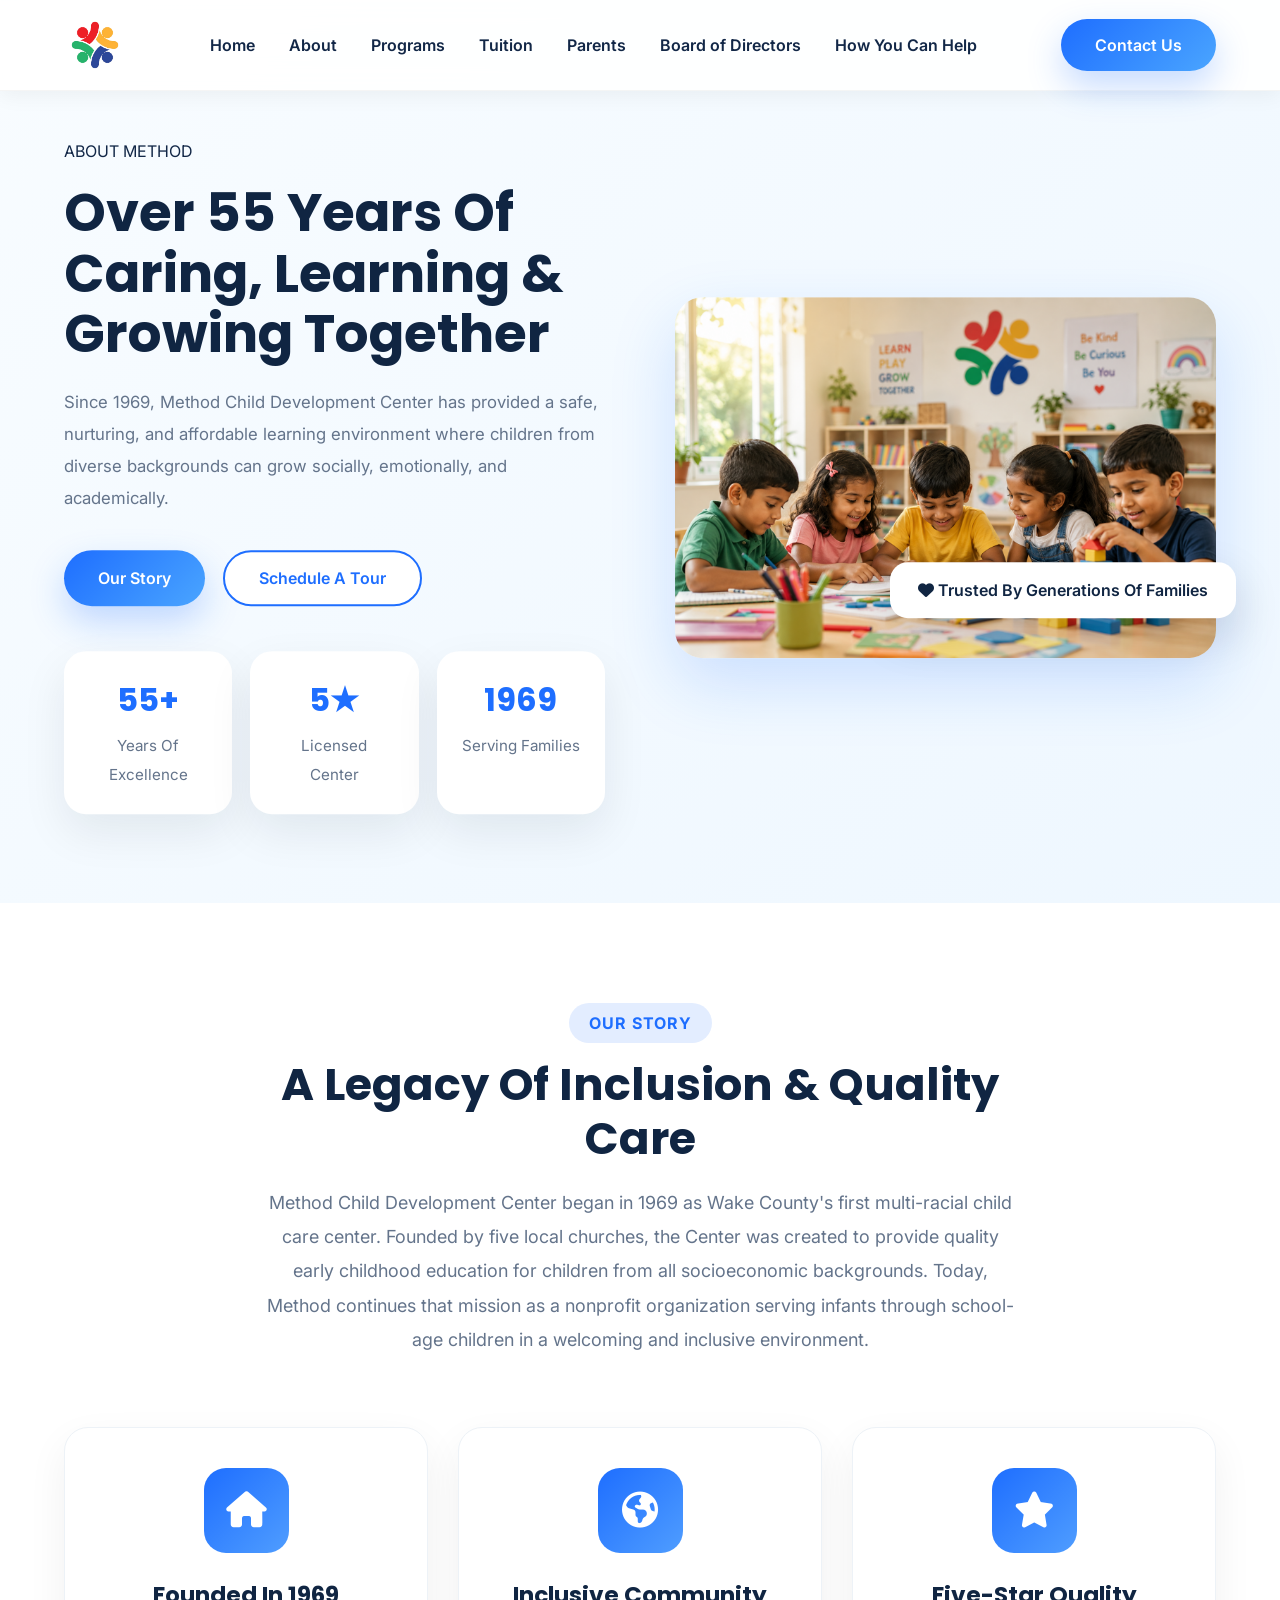
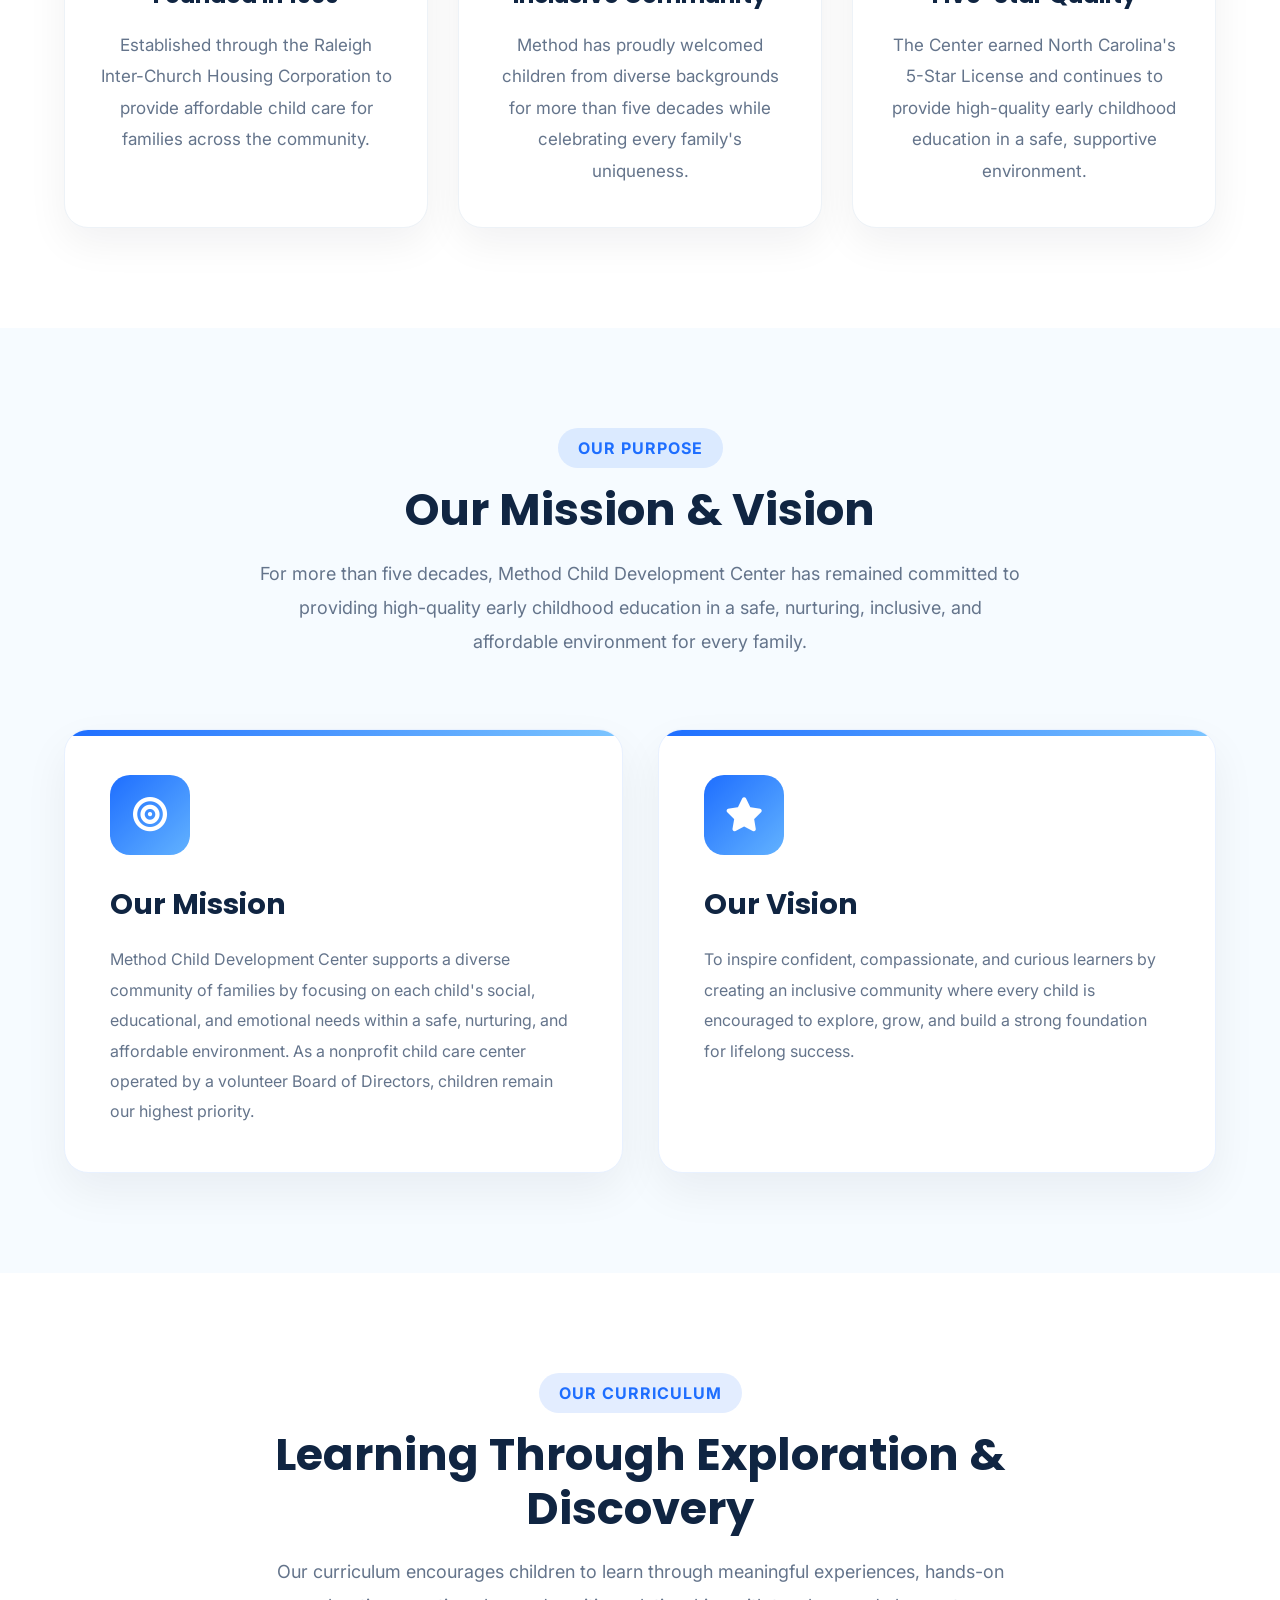
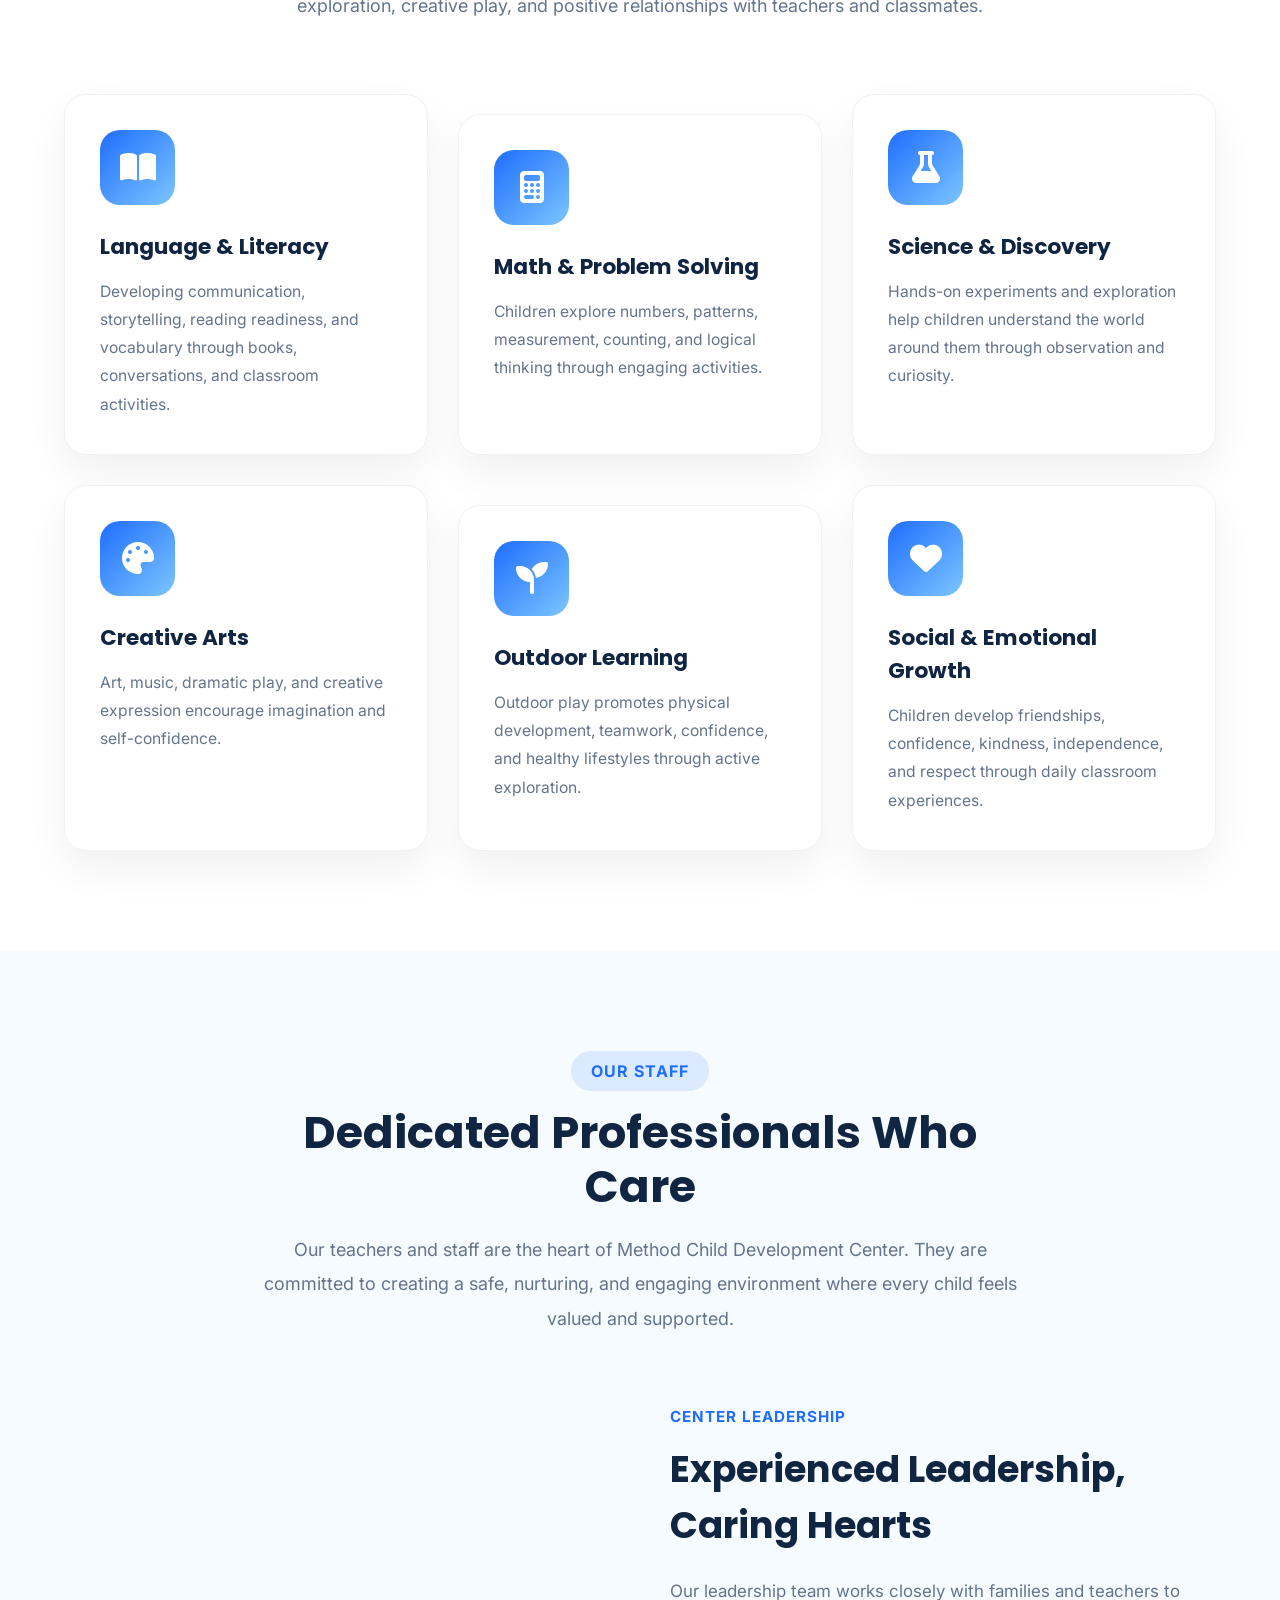
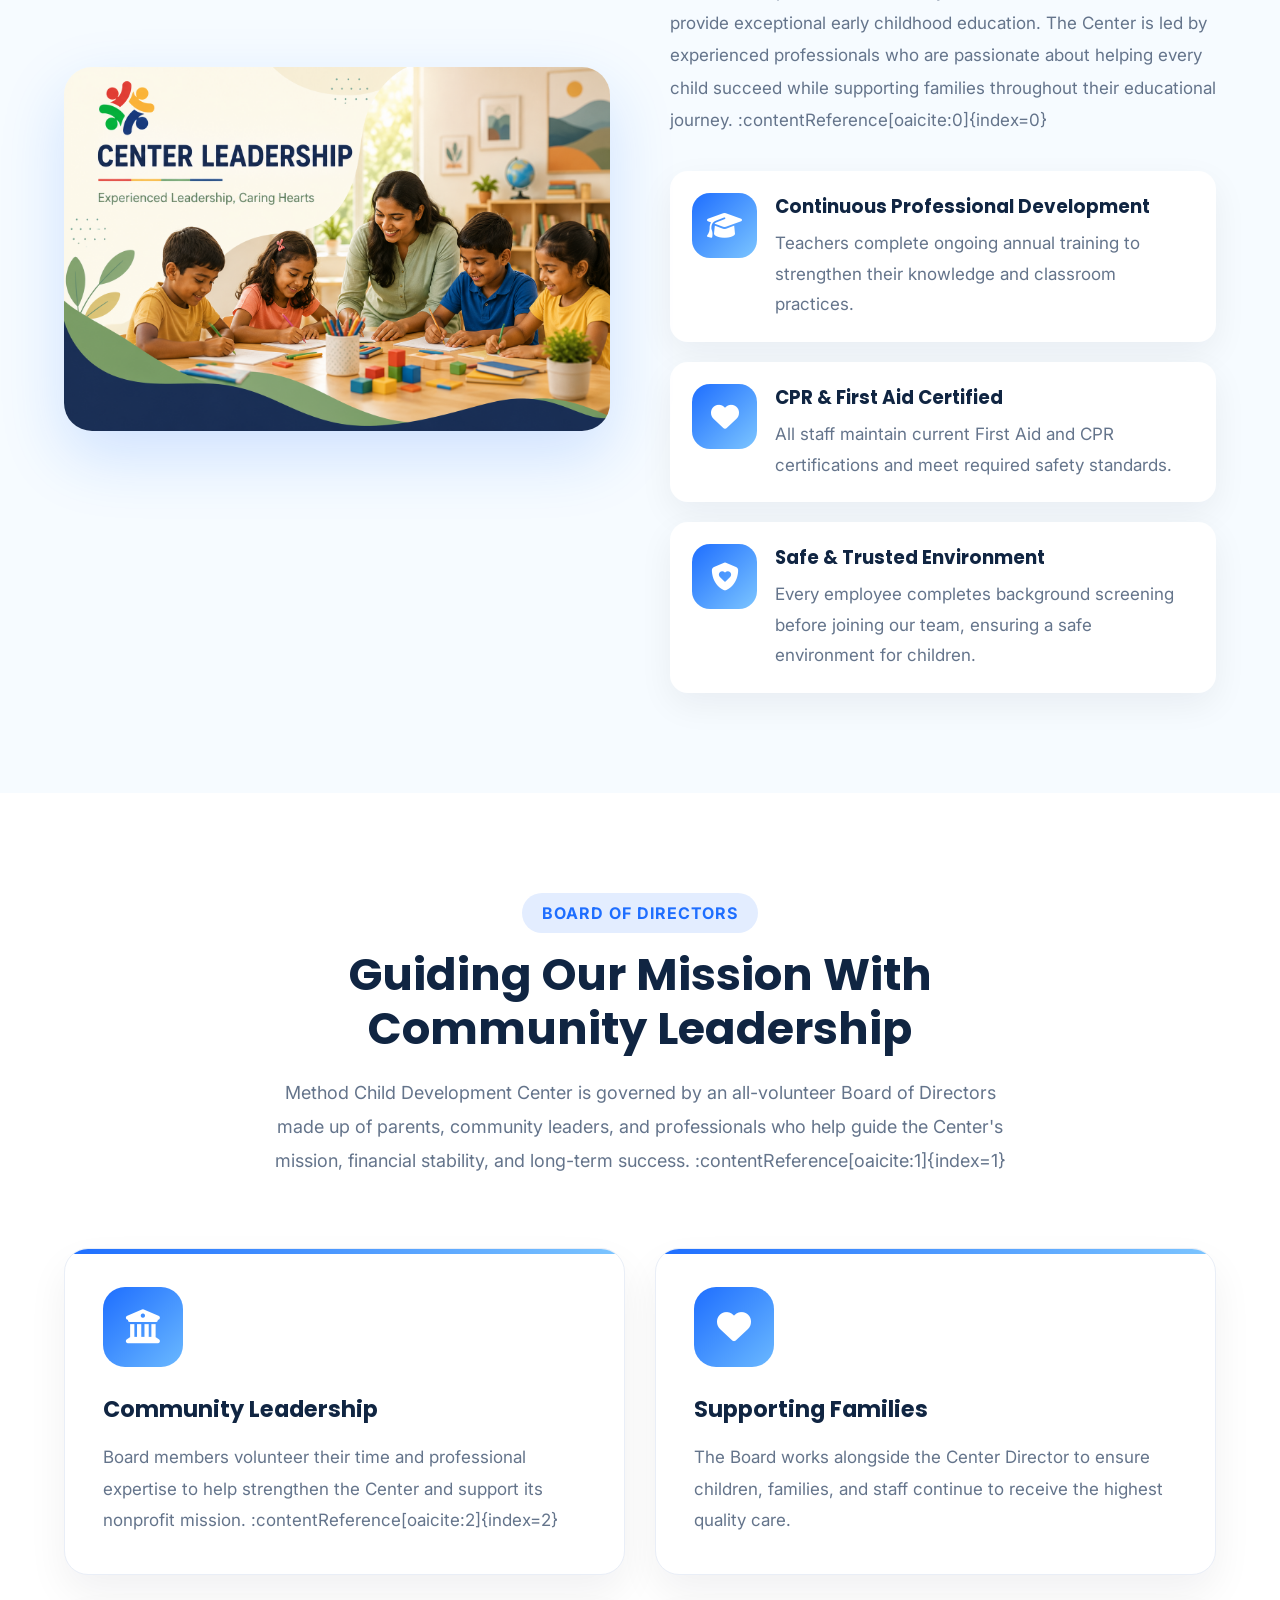
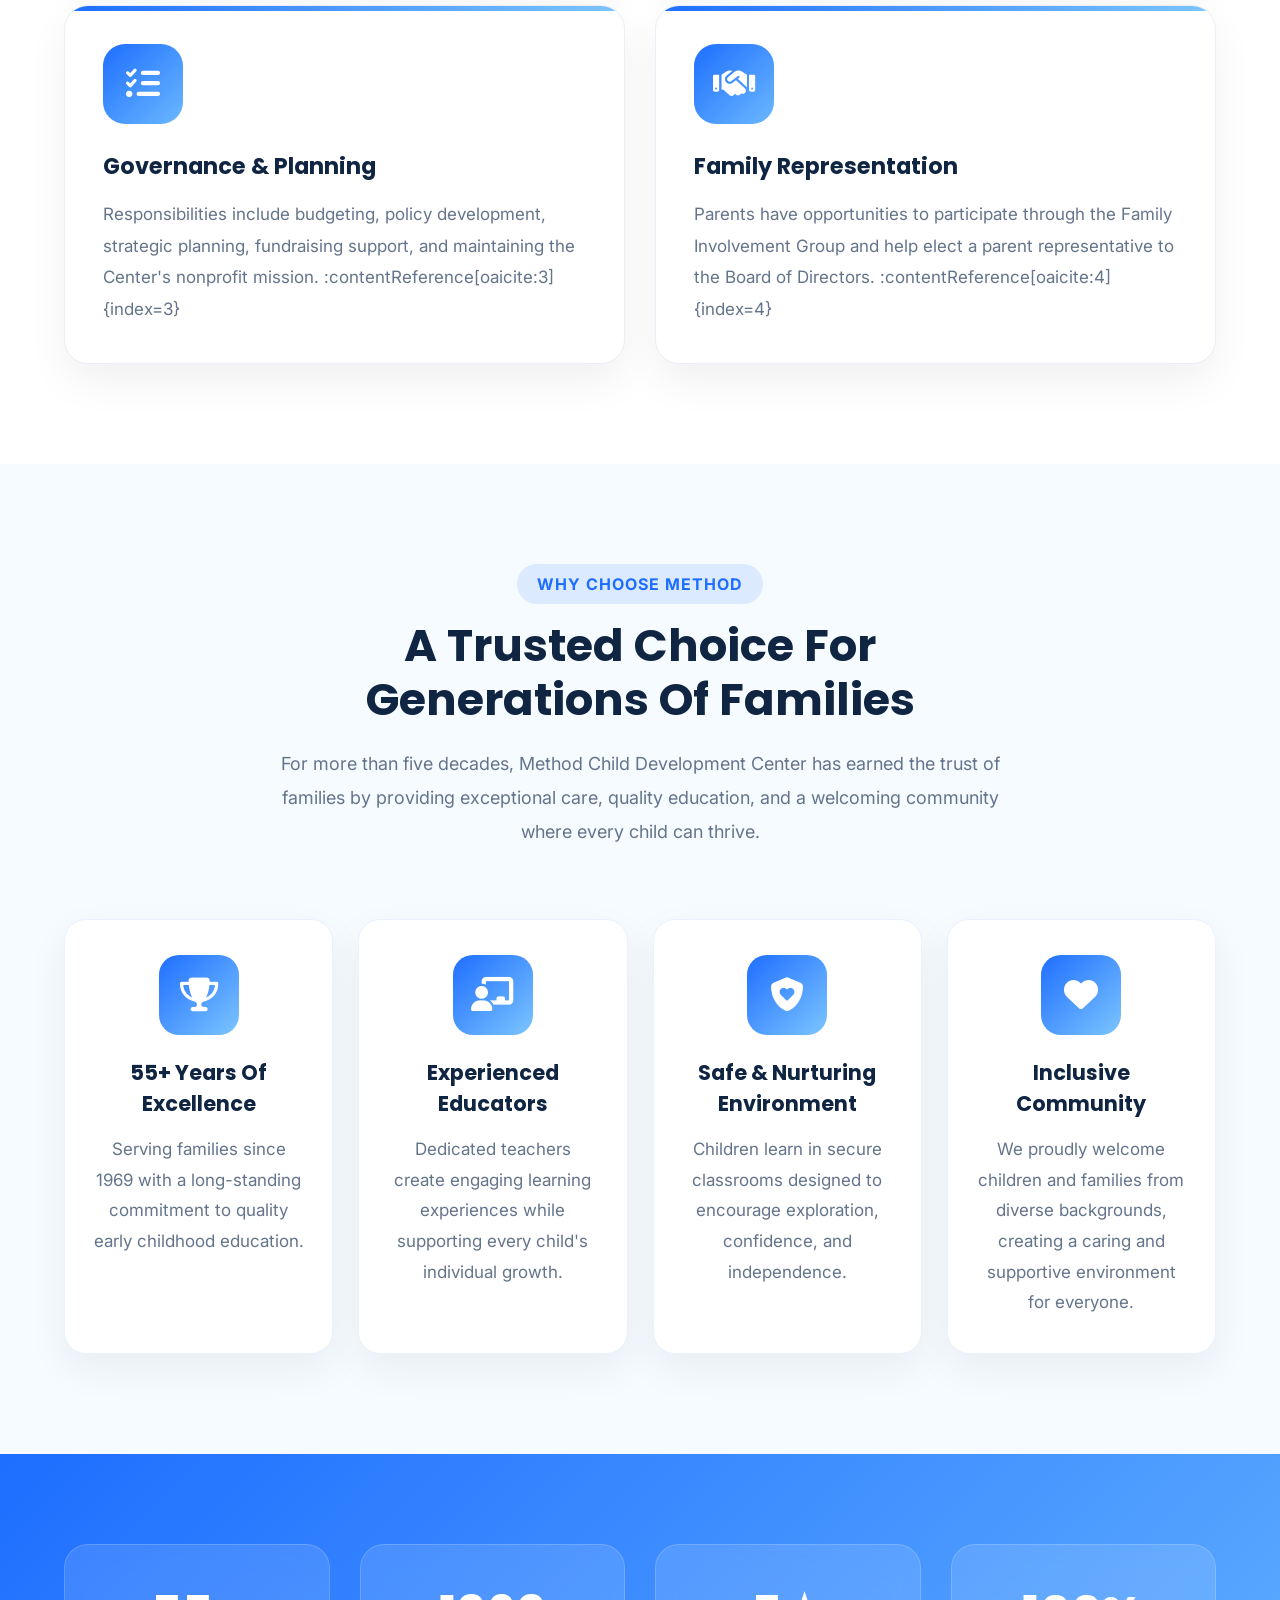
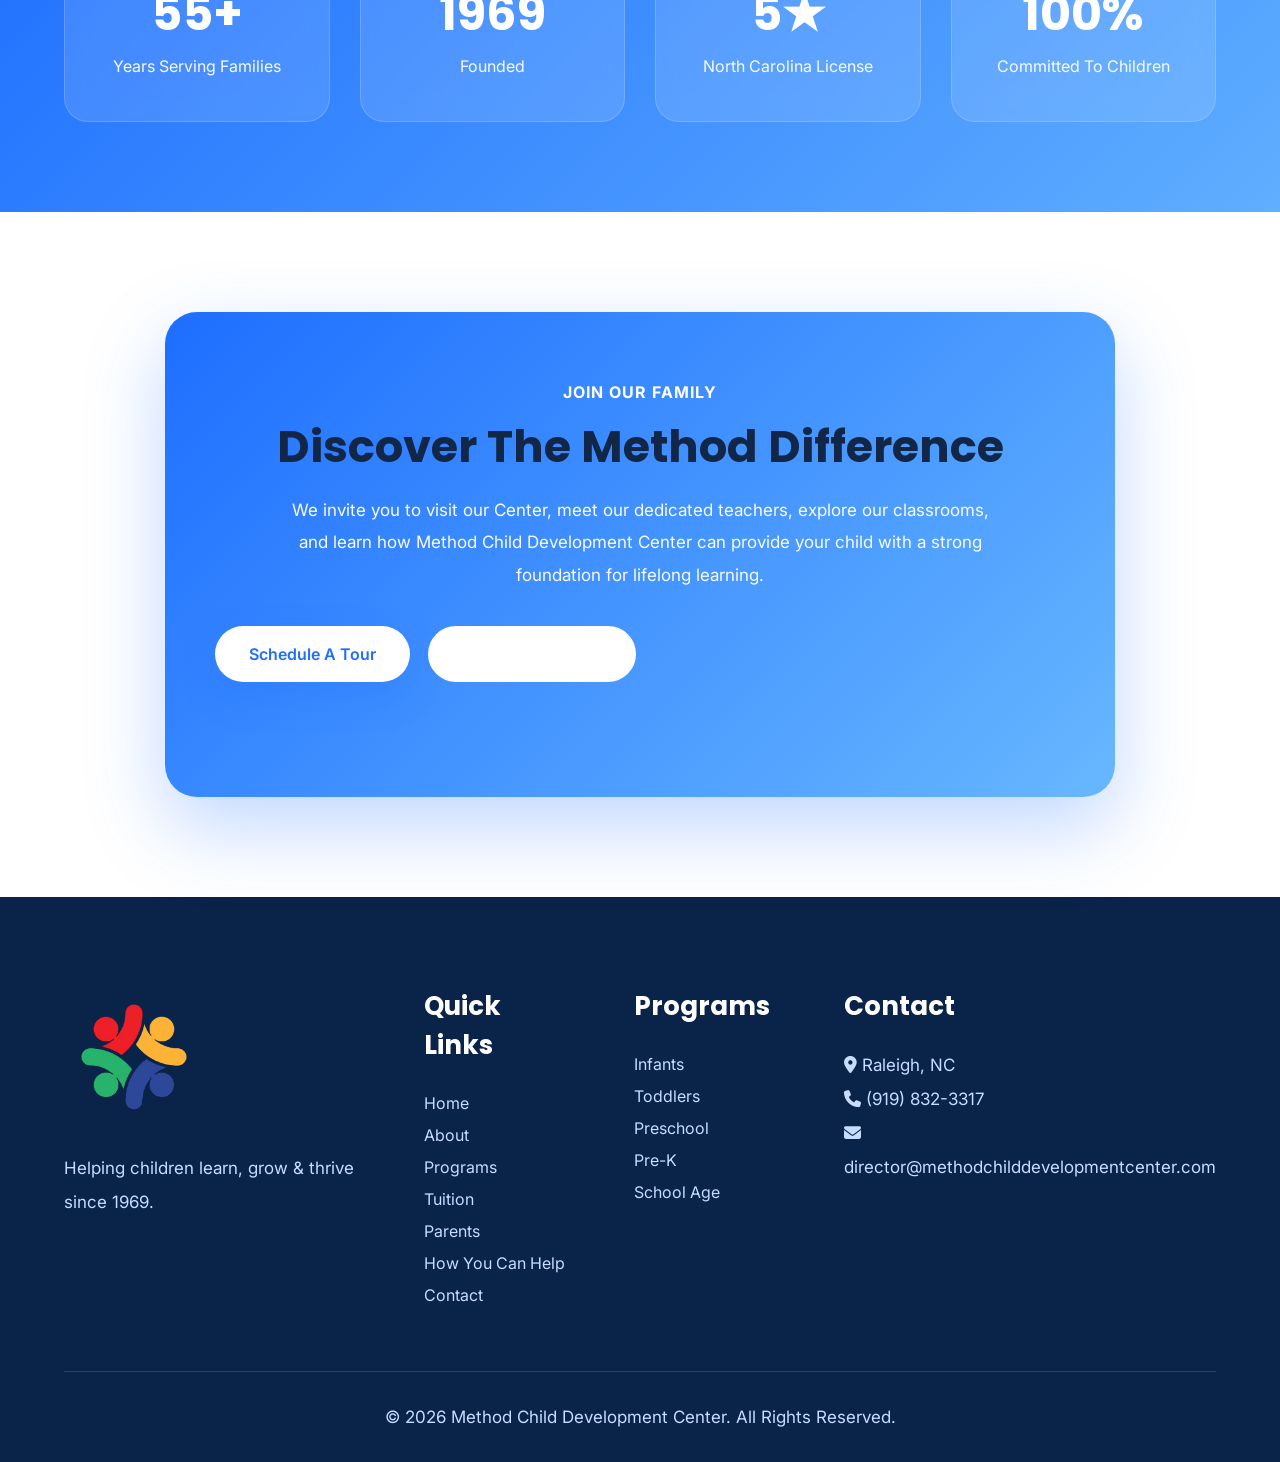
==== commit 8d29b7a6: "Update title format in about.html" ====
--- a/about.html
+++ b/about.html
@@ -6,7 +6,7 @@
 <meta charset="UTF-8">
 <meta name="viewport" content="width=device-width, initial-scale=1.0">
 
-<title>About Us | Method Child Development Center</title>
+<title>About-Us | Method Child Development Center</title>
 
 <link rel="stylesheet" href="style.css">
 <link rel="stylesheet" href="about.css">
@@ -1172,4 +1172,4 @@
 
 </body>
 
-</html>+</html>
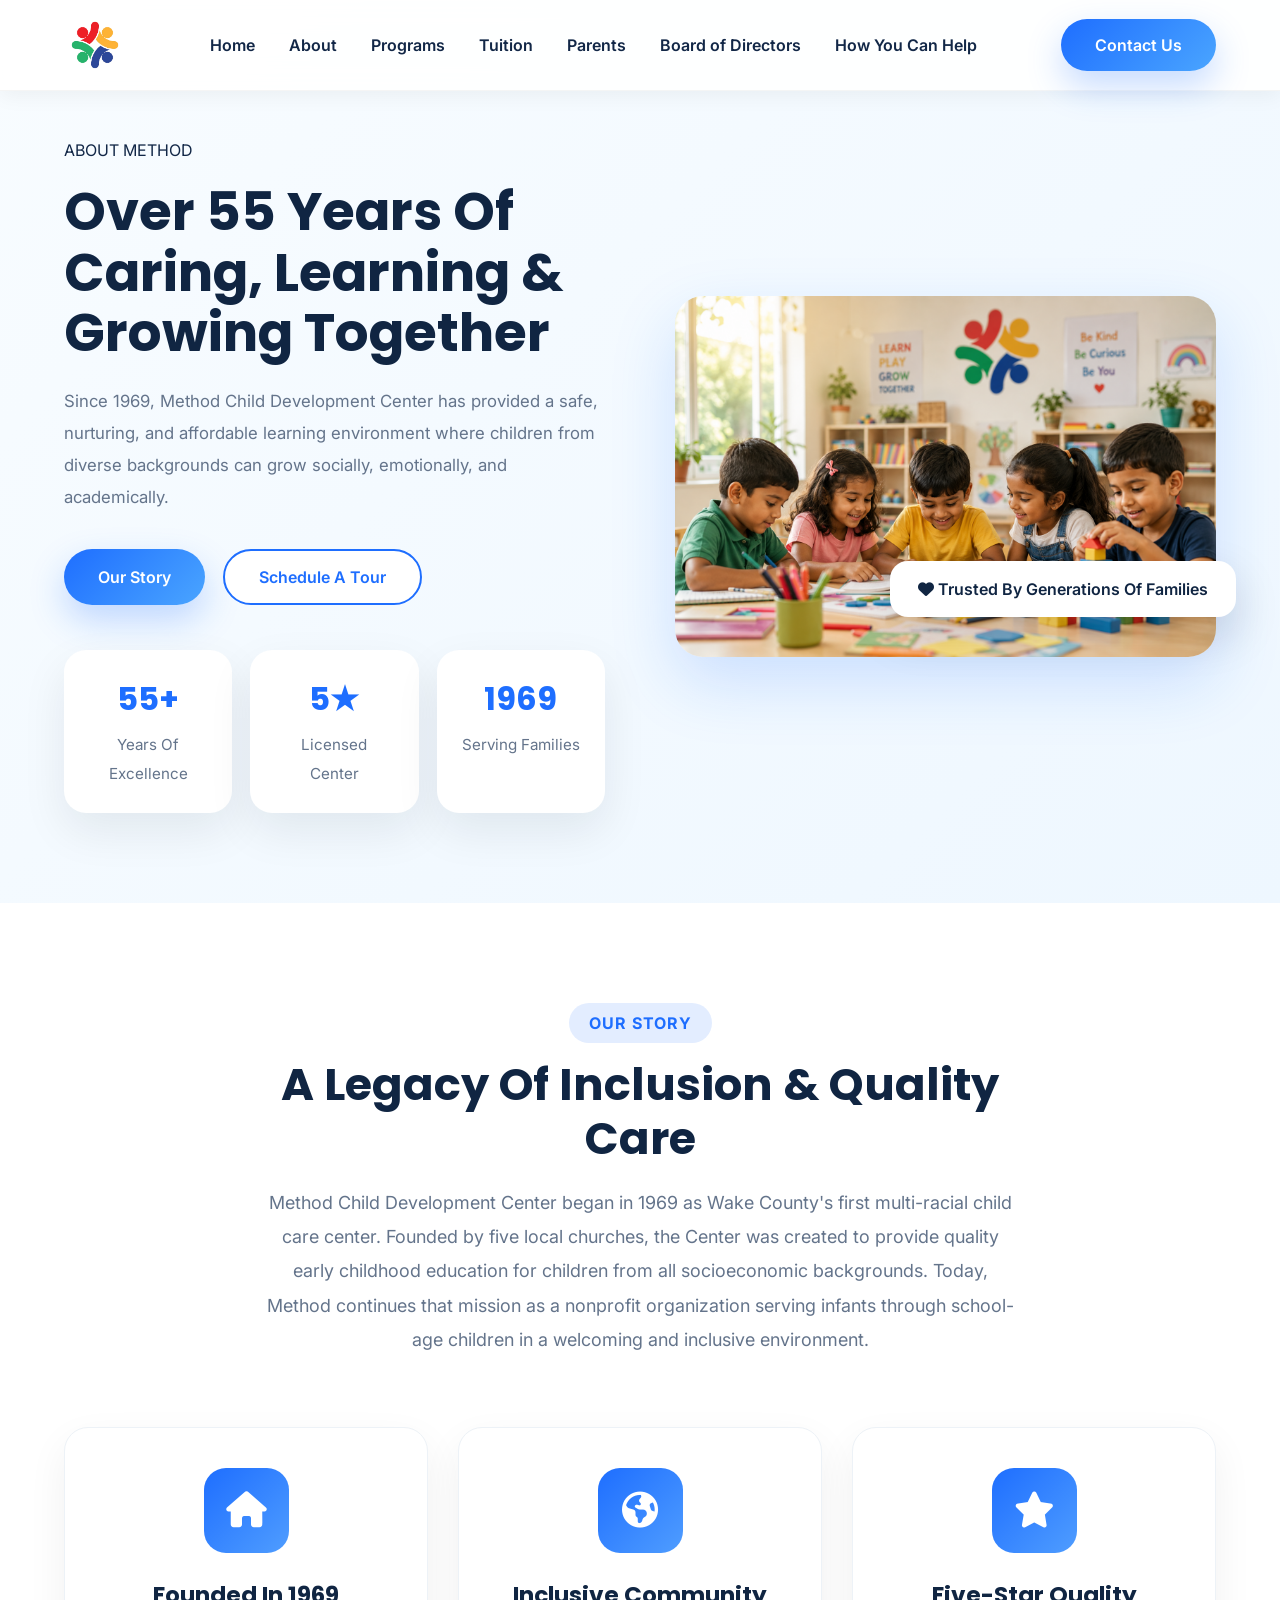
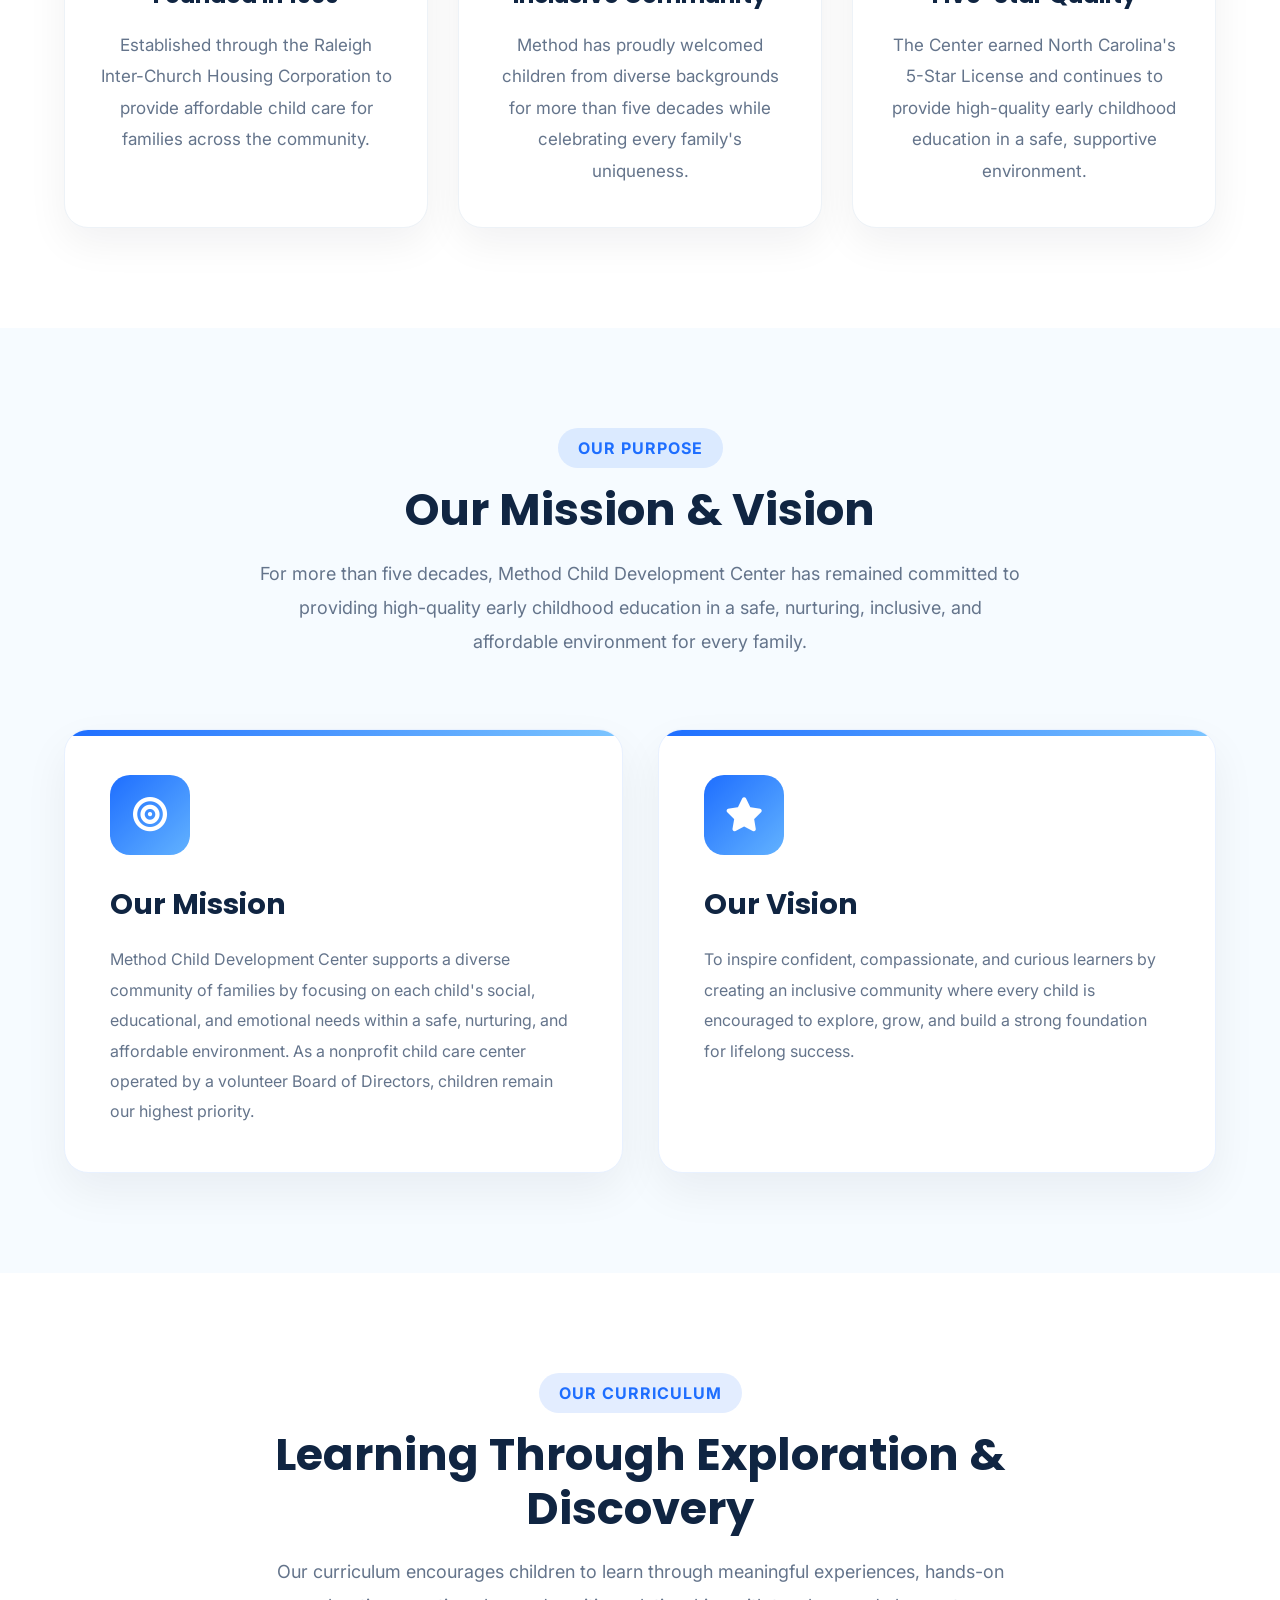
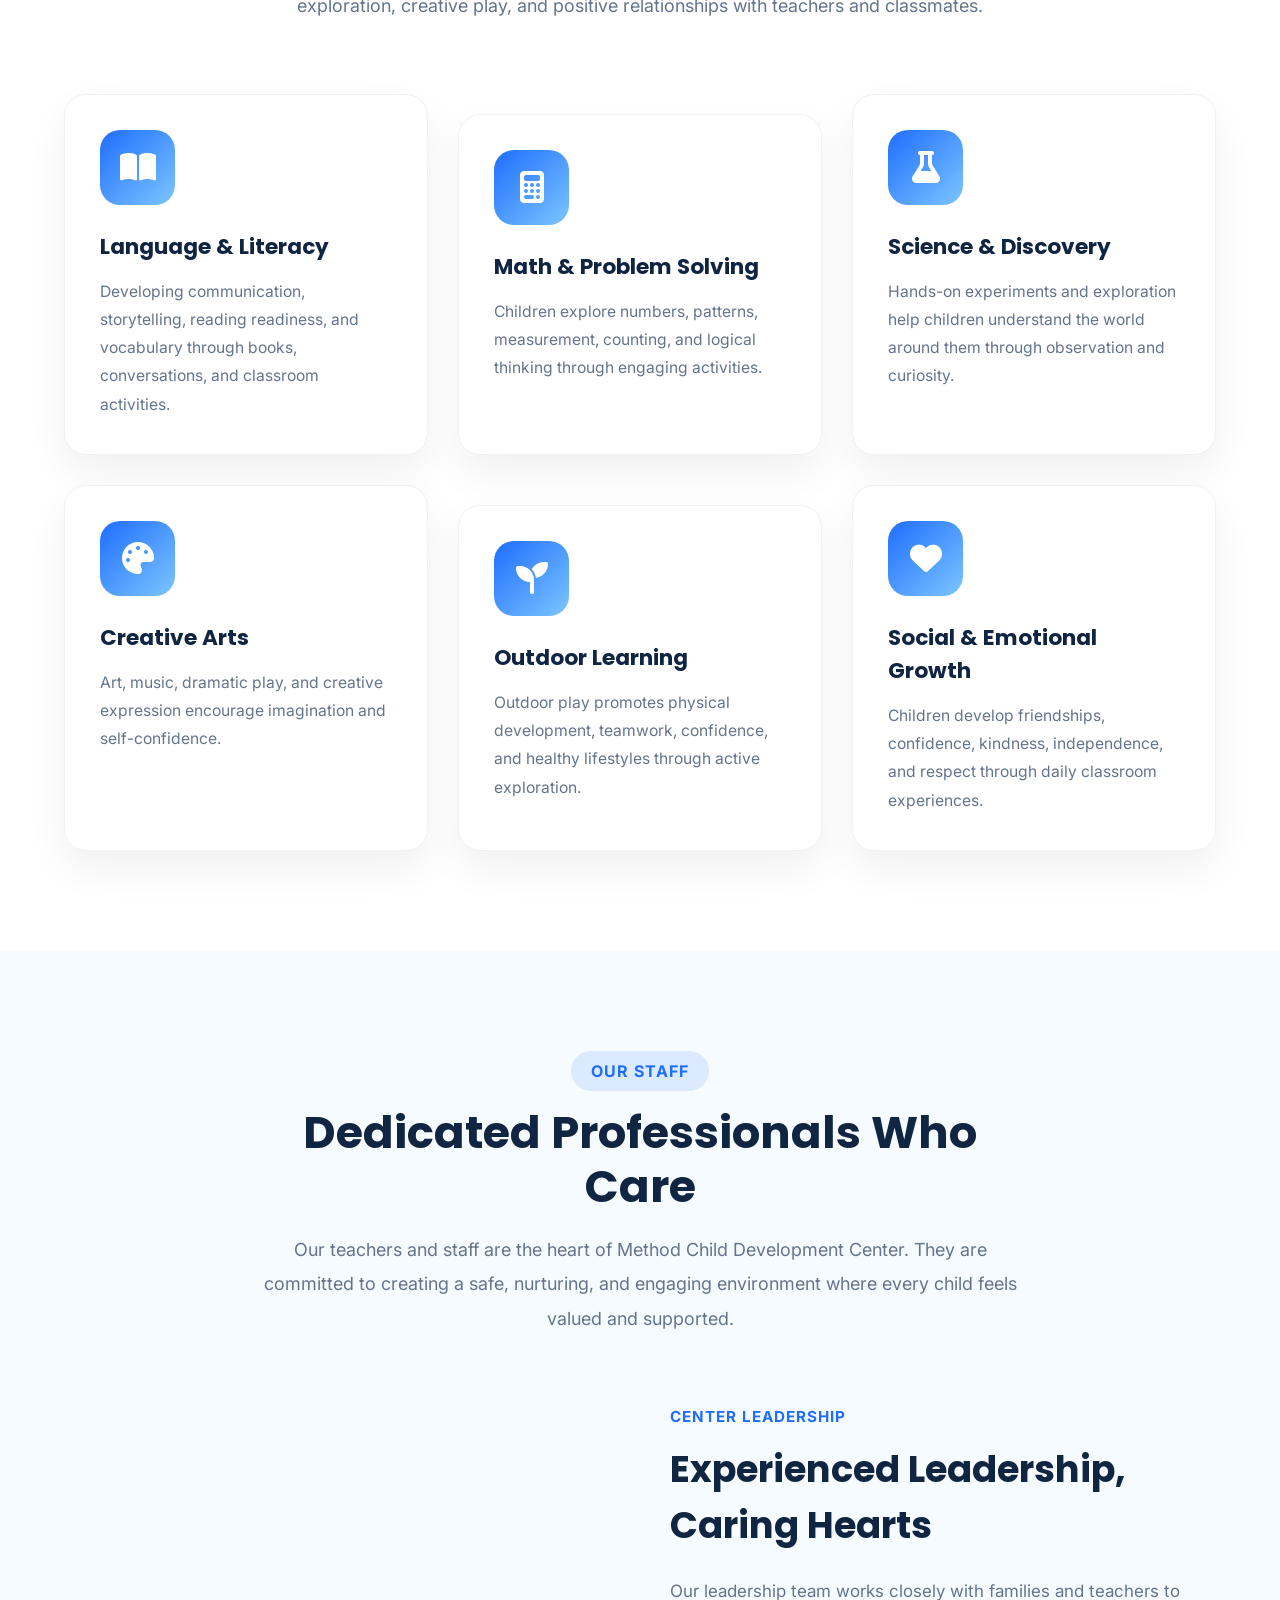
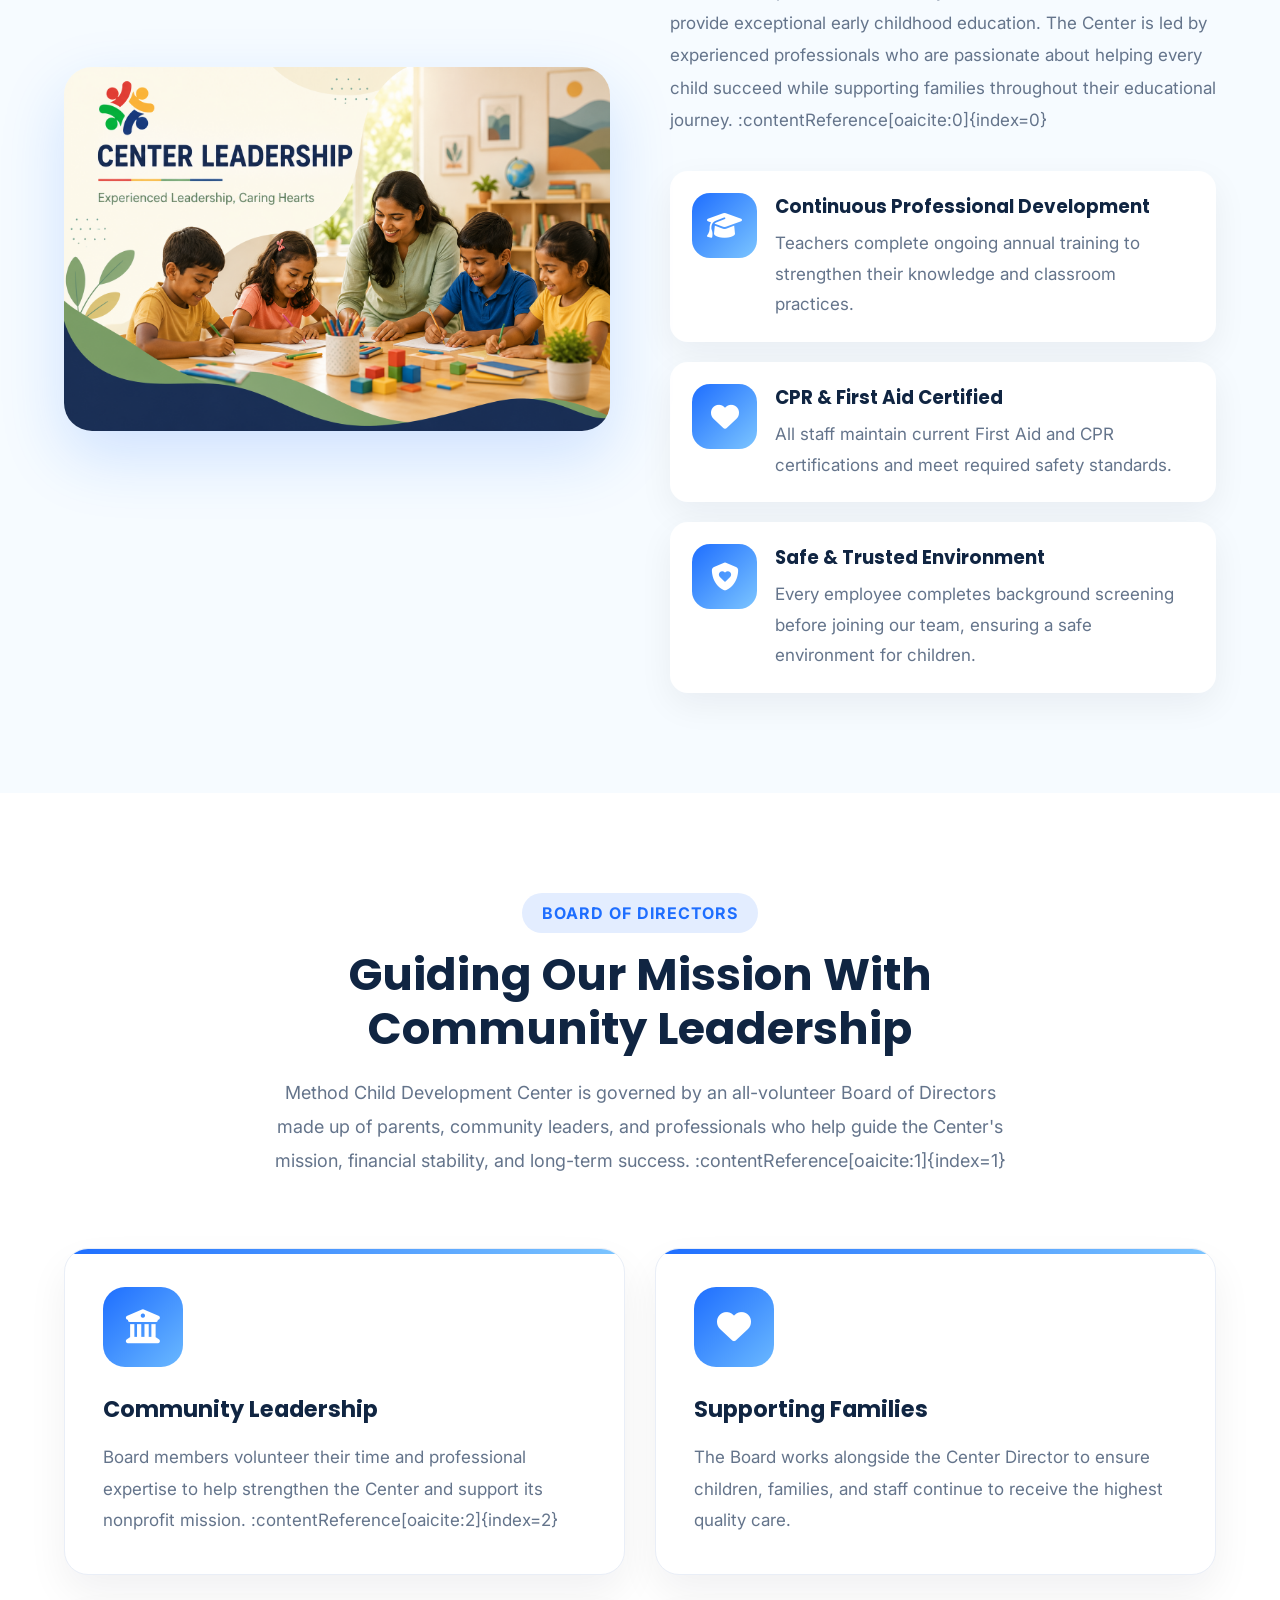
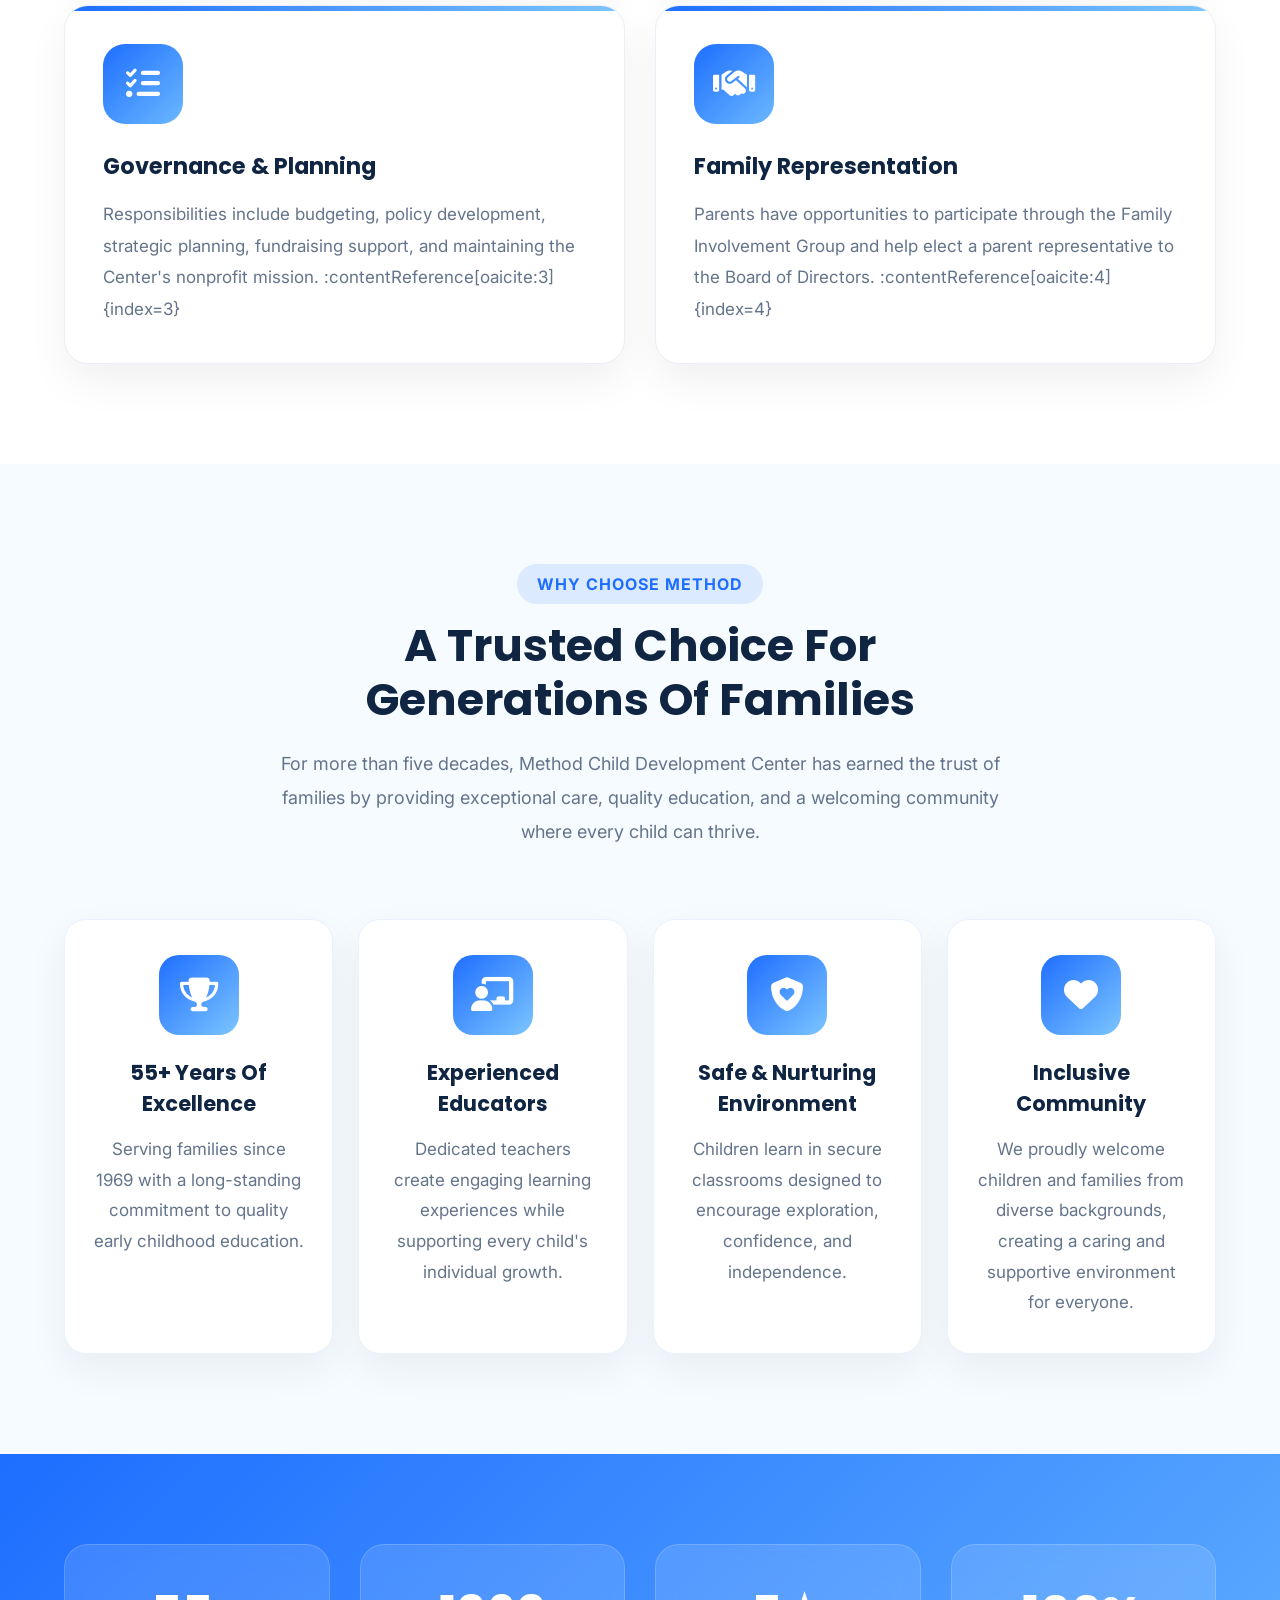
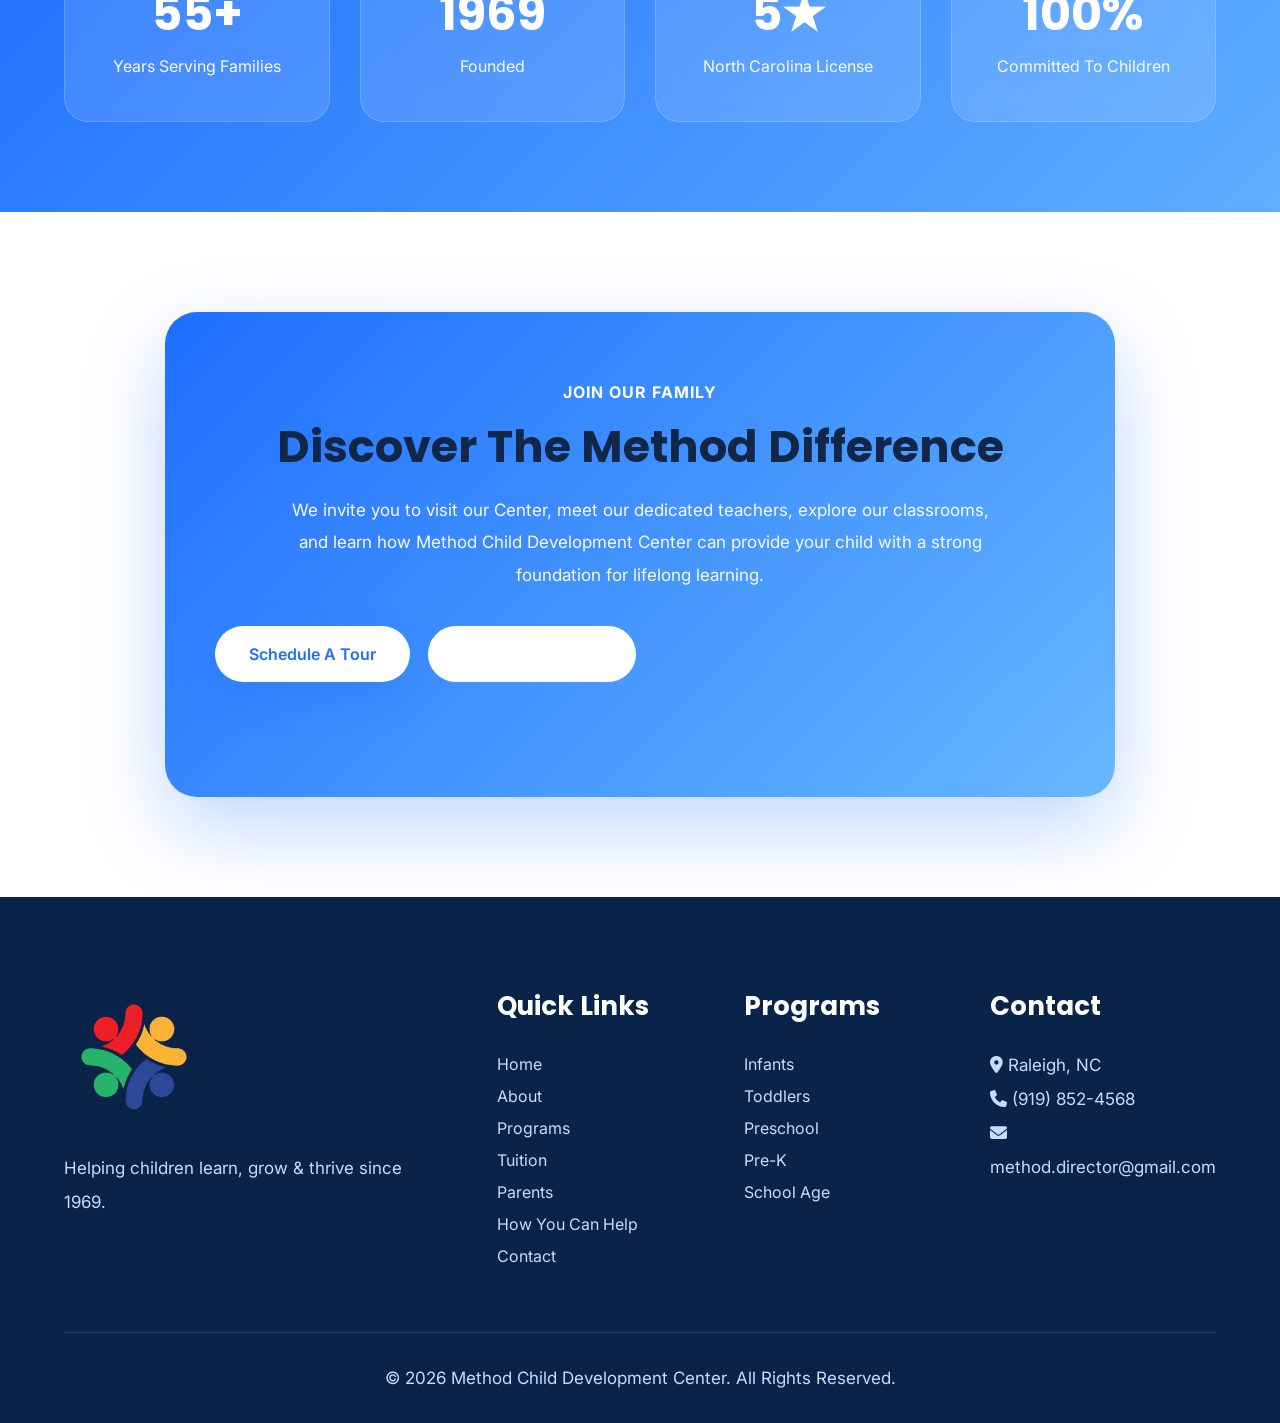
==== commit 591817d6: "updated" ====
--- a/about.html
+++ b/about.html
@@ -6,7 +6,7 @@
 <meta charset="UTF-8">
 <meta name="viewport" content="width=device-width, initial-scale=1.0">
 
-<title>About-Us | Method Child Development Center</title>
+<title>About Us | Method Child Development Center</title>
 
 <link rel="stylesheet" href="style.css">
 <link rel="stylesheet" href="about.css">
@@ -1145,9 +1145,9 @@
 
 <p><i class="fa-solid fa-location-dot"></i> Raleigh, NC</p>
 
-<p><i class="fa-solid fa-phone"></i> (919) 832-3317</p>
-
-<p><i class="fa-solid fa-envelope"></i> director@methodchilddevelopmentcenter.com</p>
+<p><i class="fa-solid fa-phone"></i> (919) 852-4568</p>
+
+<p><i class="fa-solid fa-envelope"></i> method.director@gmail.com	</p>
 
 </div>
 
@@ -1172,4 +1172,4 @@
 
 </body>
 
-</html>
+</html>
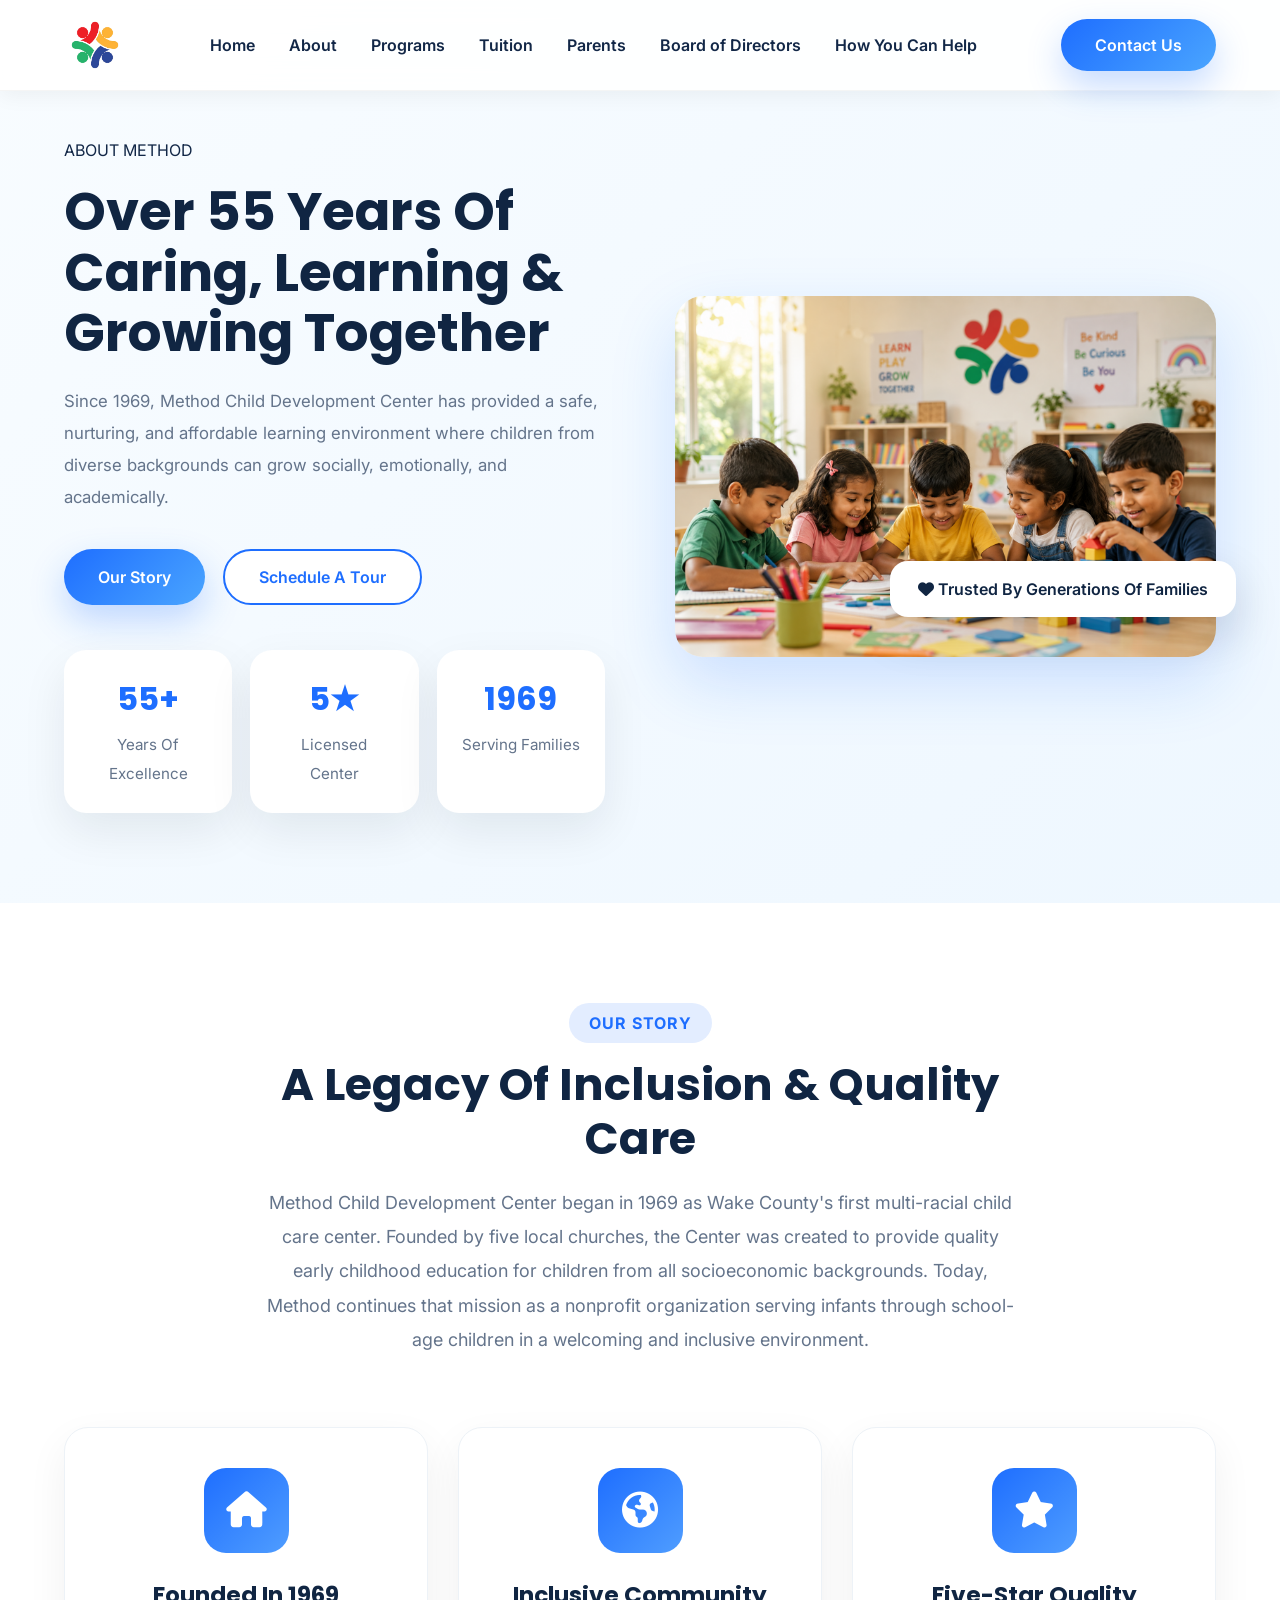
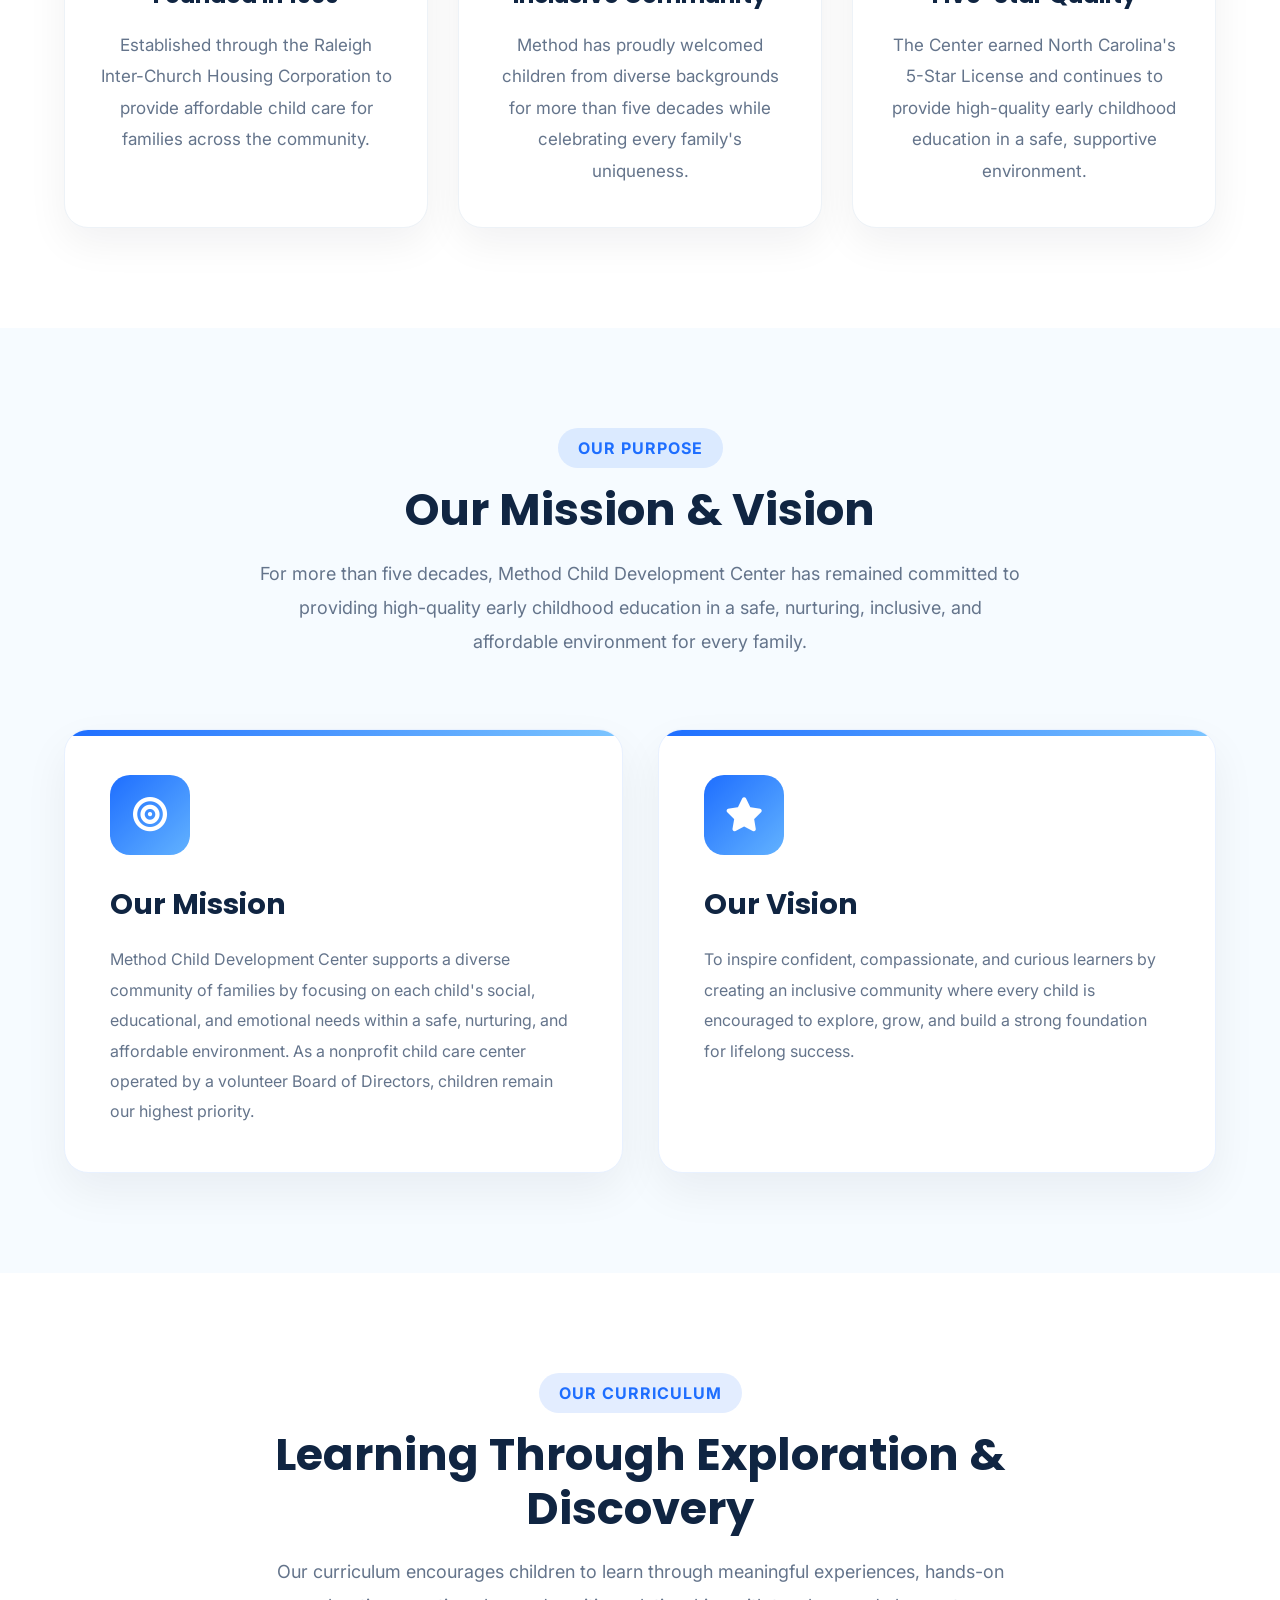
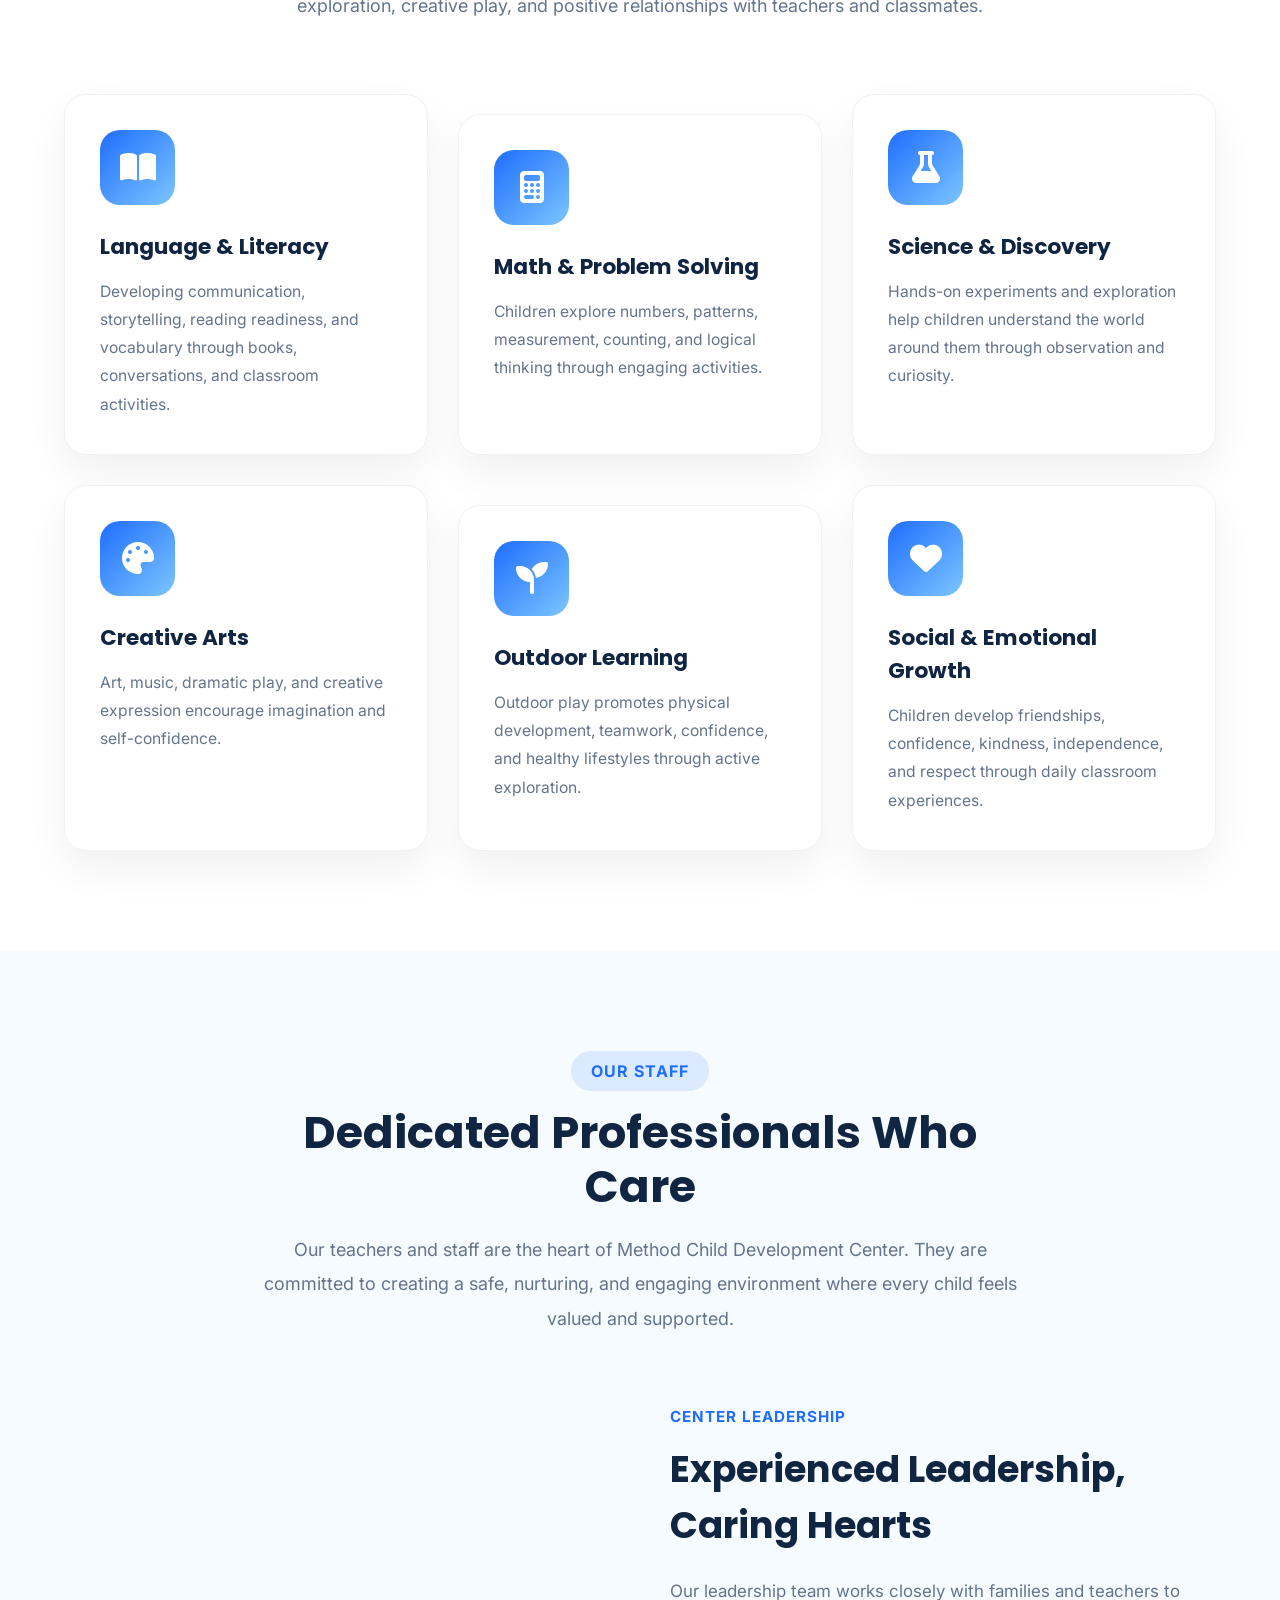
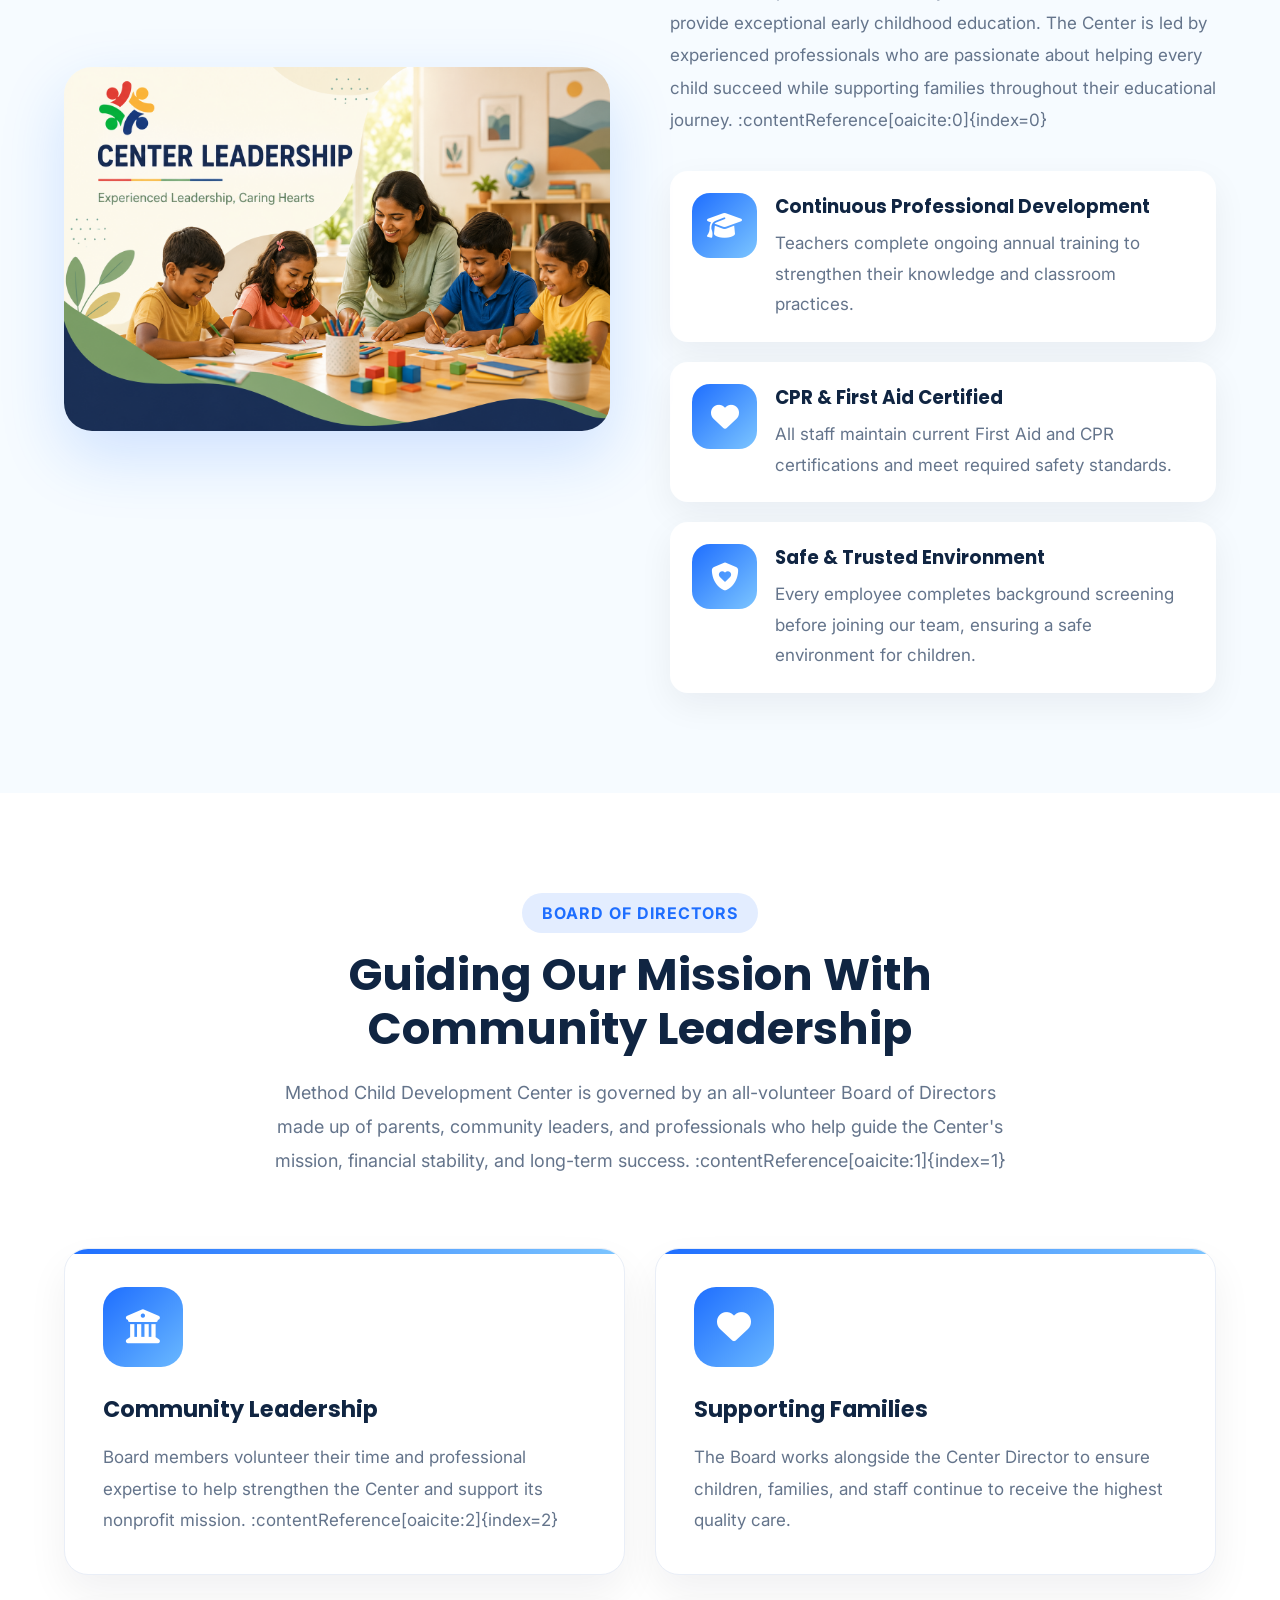
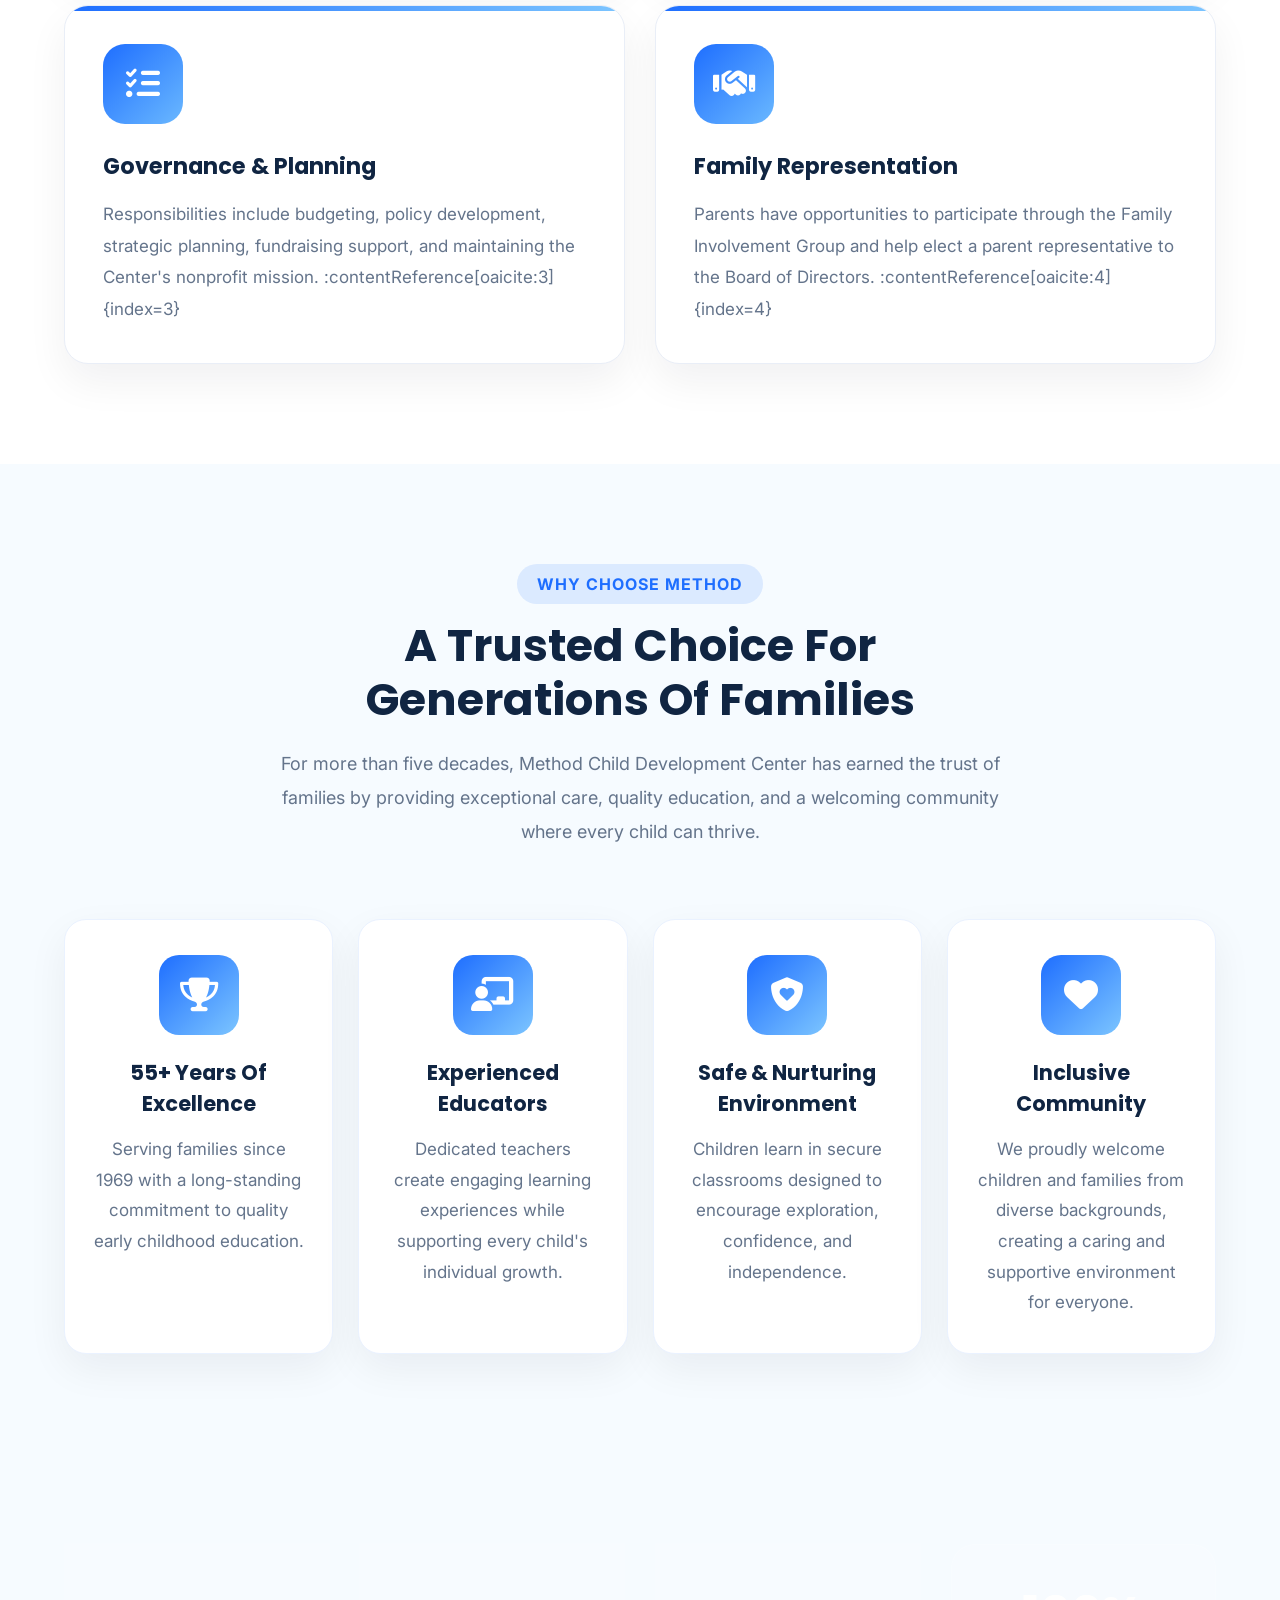
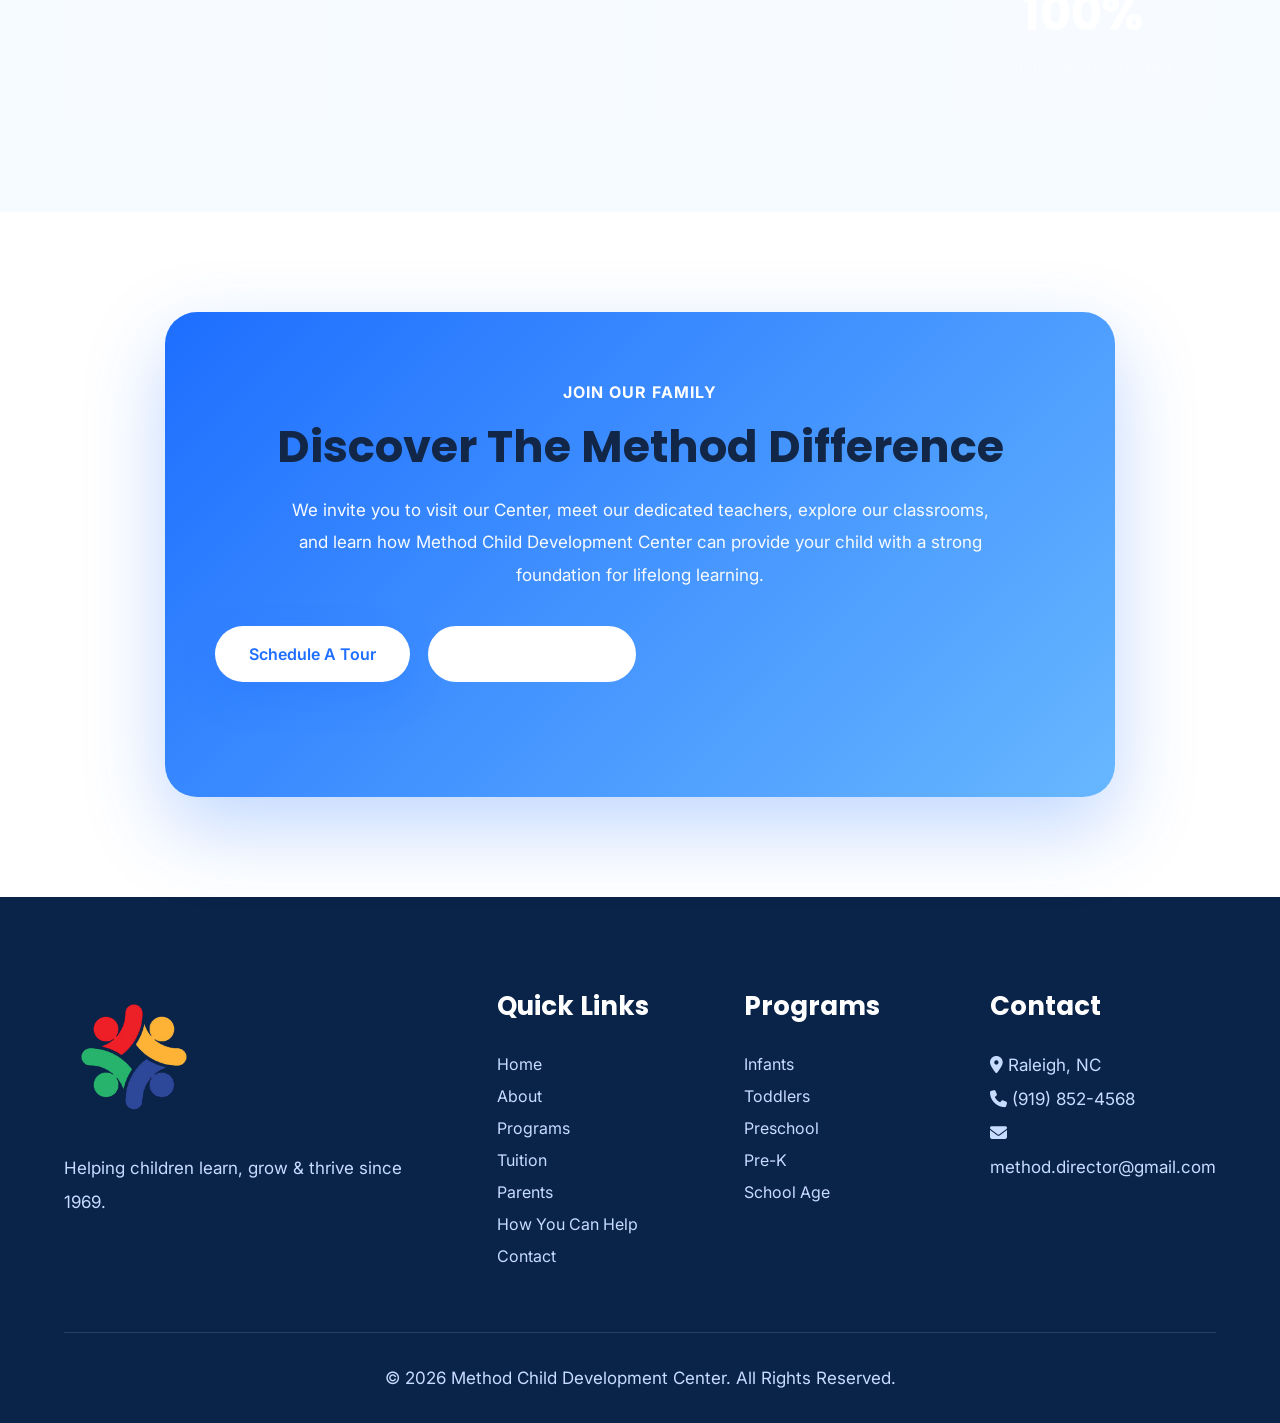
==== commit 36dcbc92: "Merge branch 'main' of https://github.com/nani986690/method-child-center" ====
--- a/about.html
+++ b/about.html
@@ -6,7 +6,7 @@
 <meta charset="UTF-8">
 <meta name="viewport" content="width=device-width, initial-scale=1.0">
 
-<title>About Us | Method Child Development Center</title>
+<title>About-Us | Method Child Development Center</title>
 
 <link rel="stylesheet" href="style.css">
 <link rel="stylesheet" href="about.css">
@@ -1172,4 +1172,4 @@
 
 </body>
 
-</html>+</html>
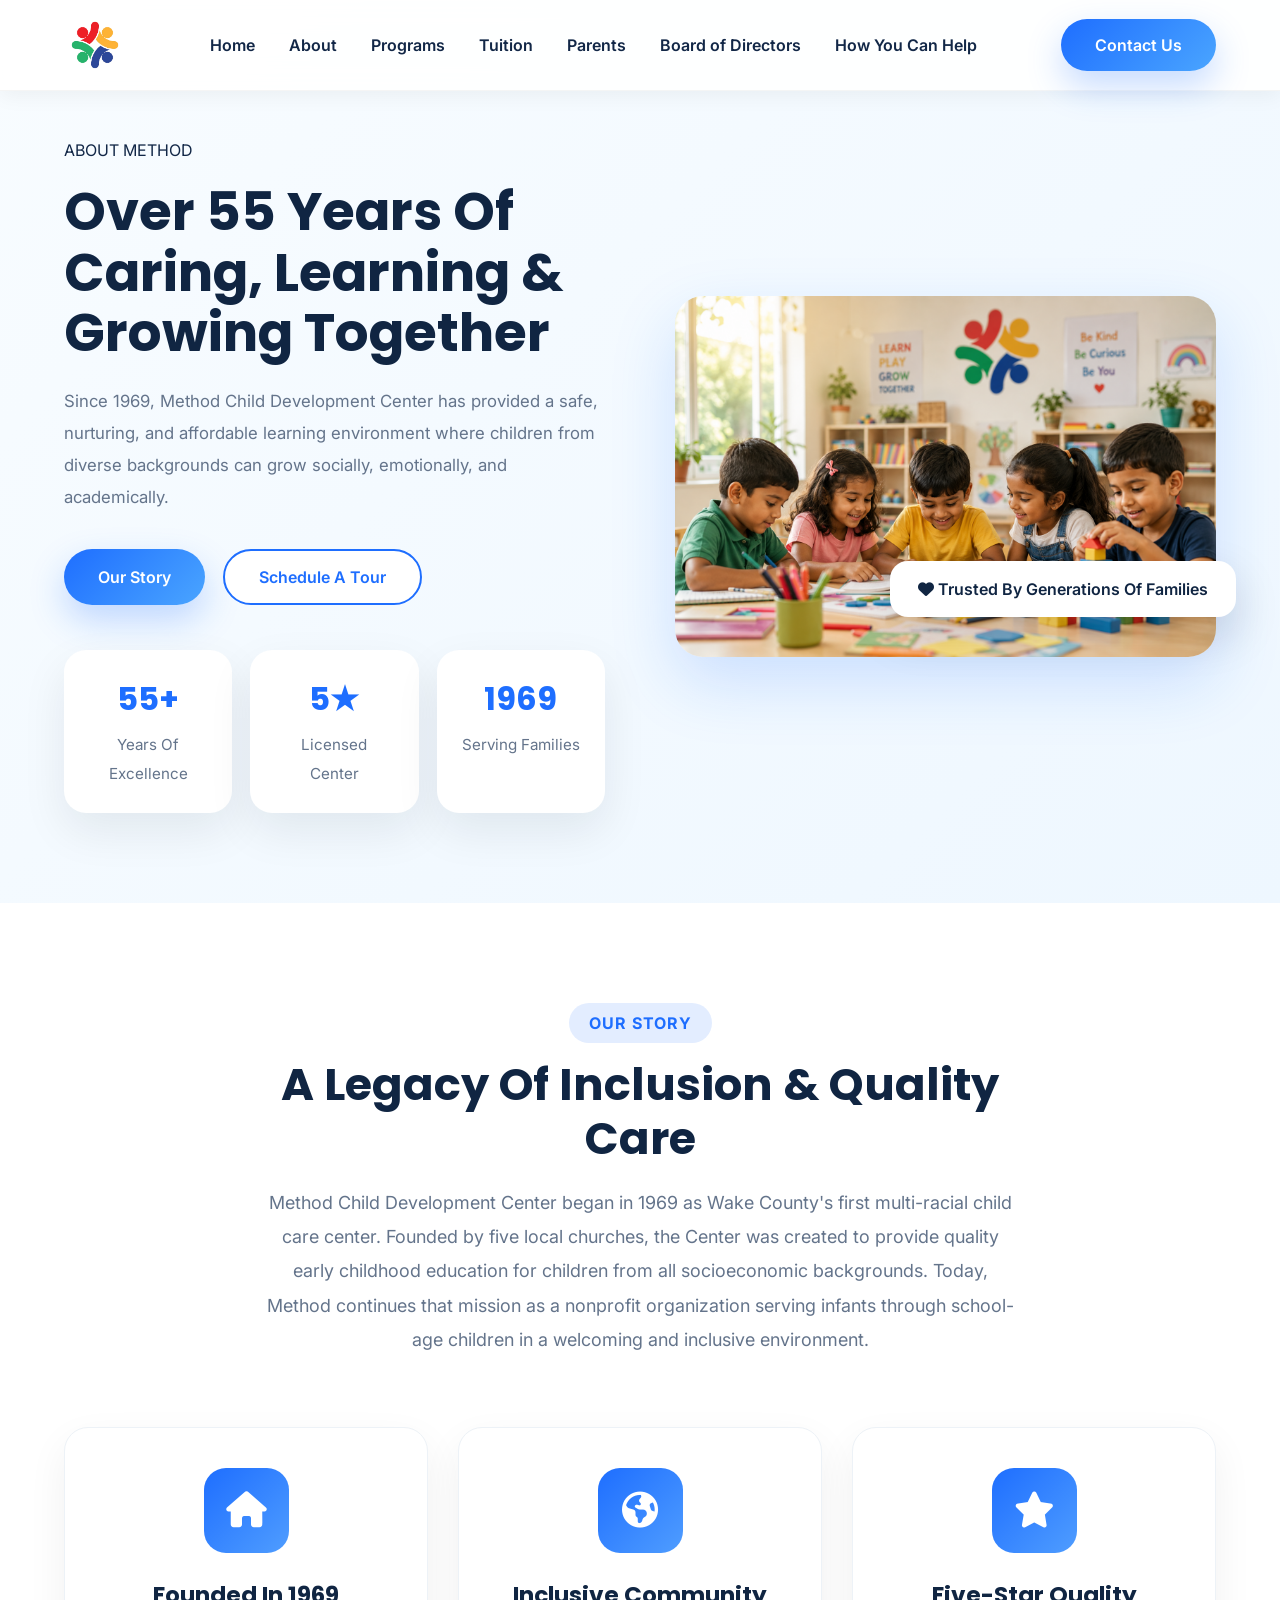
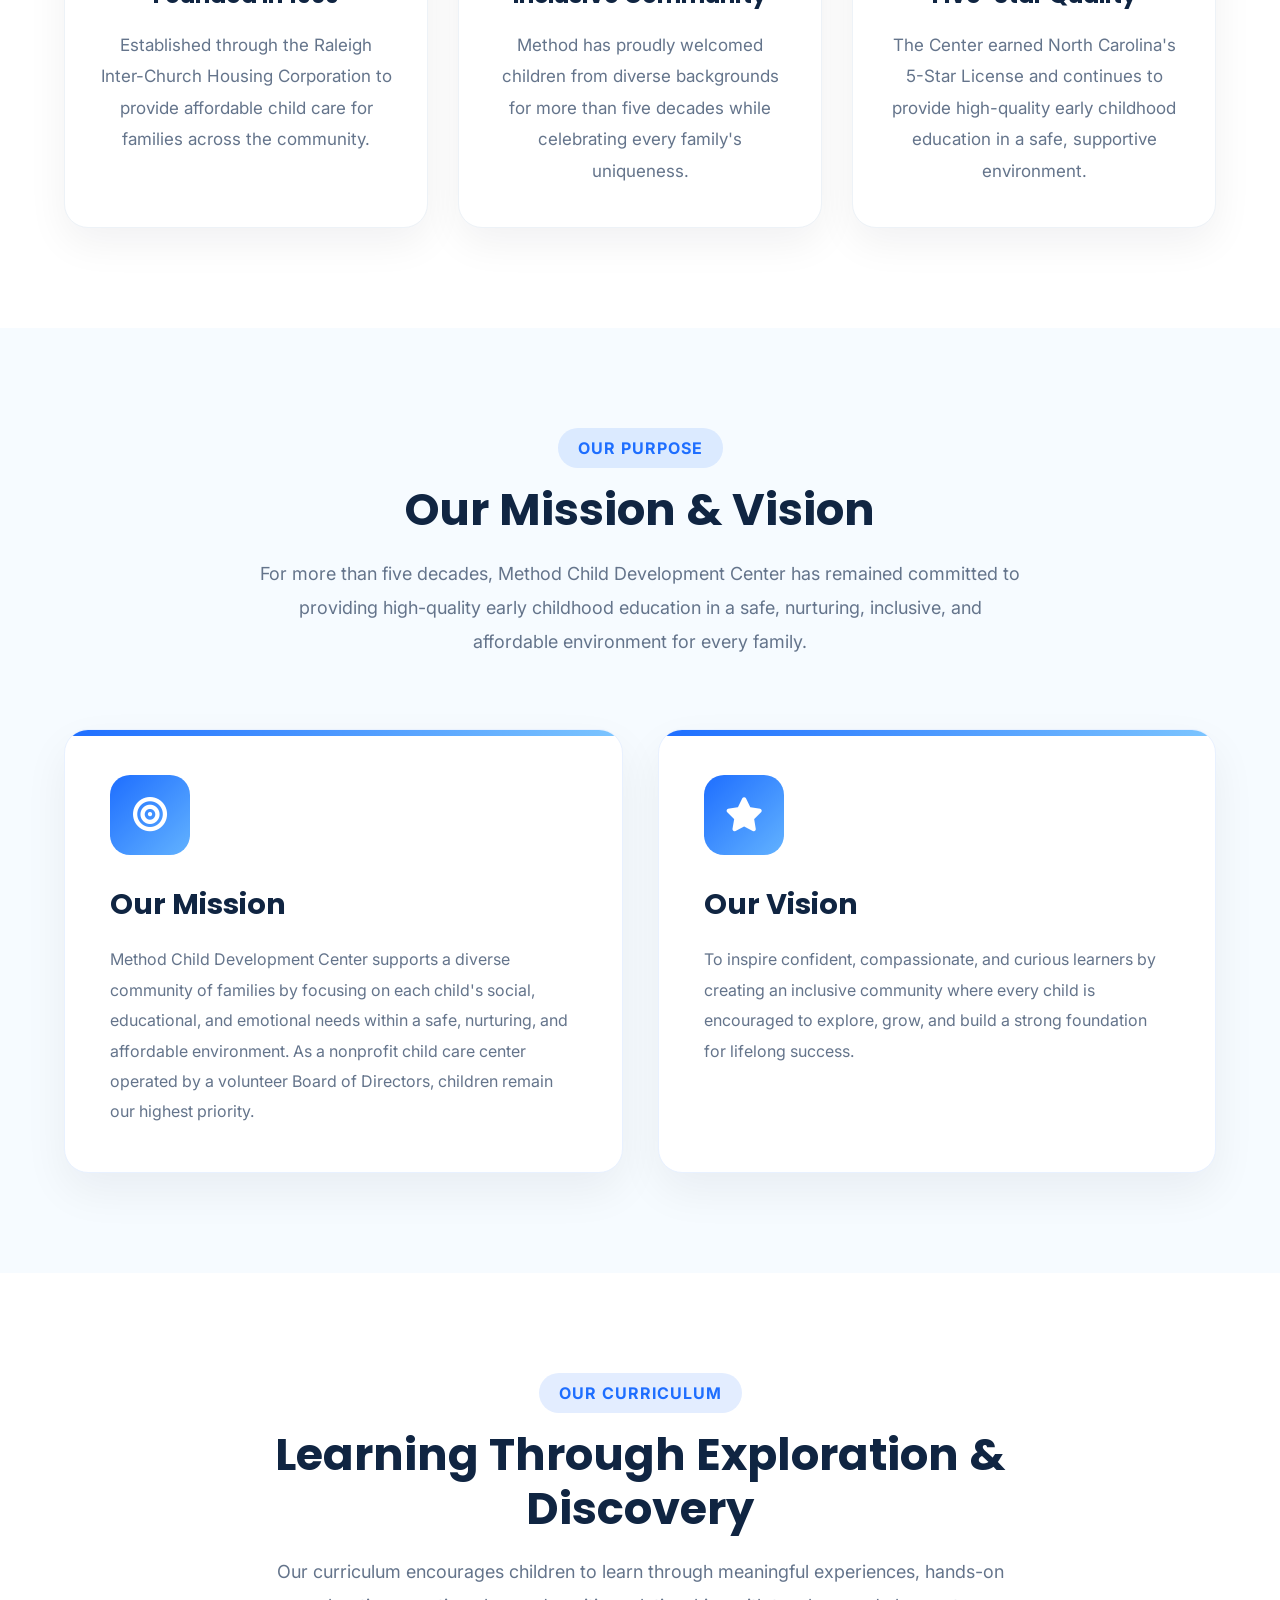
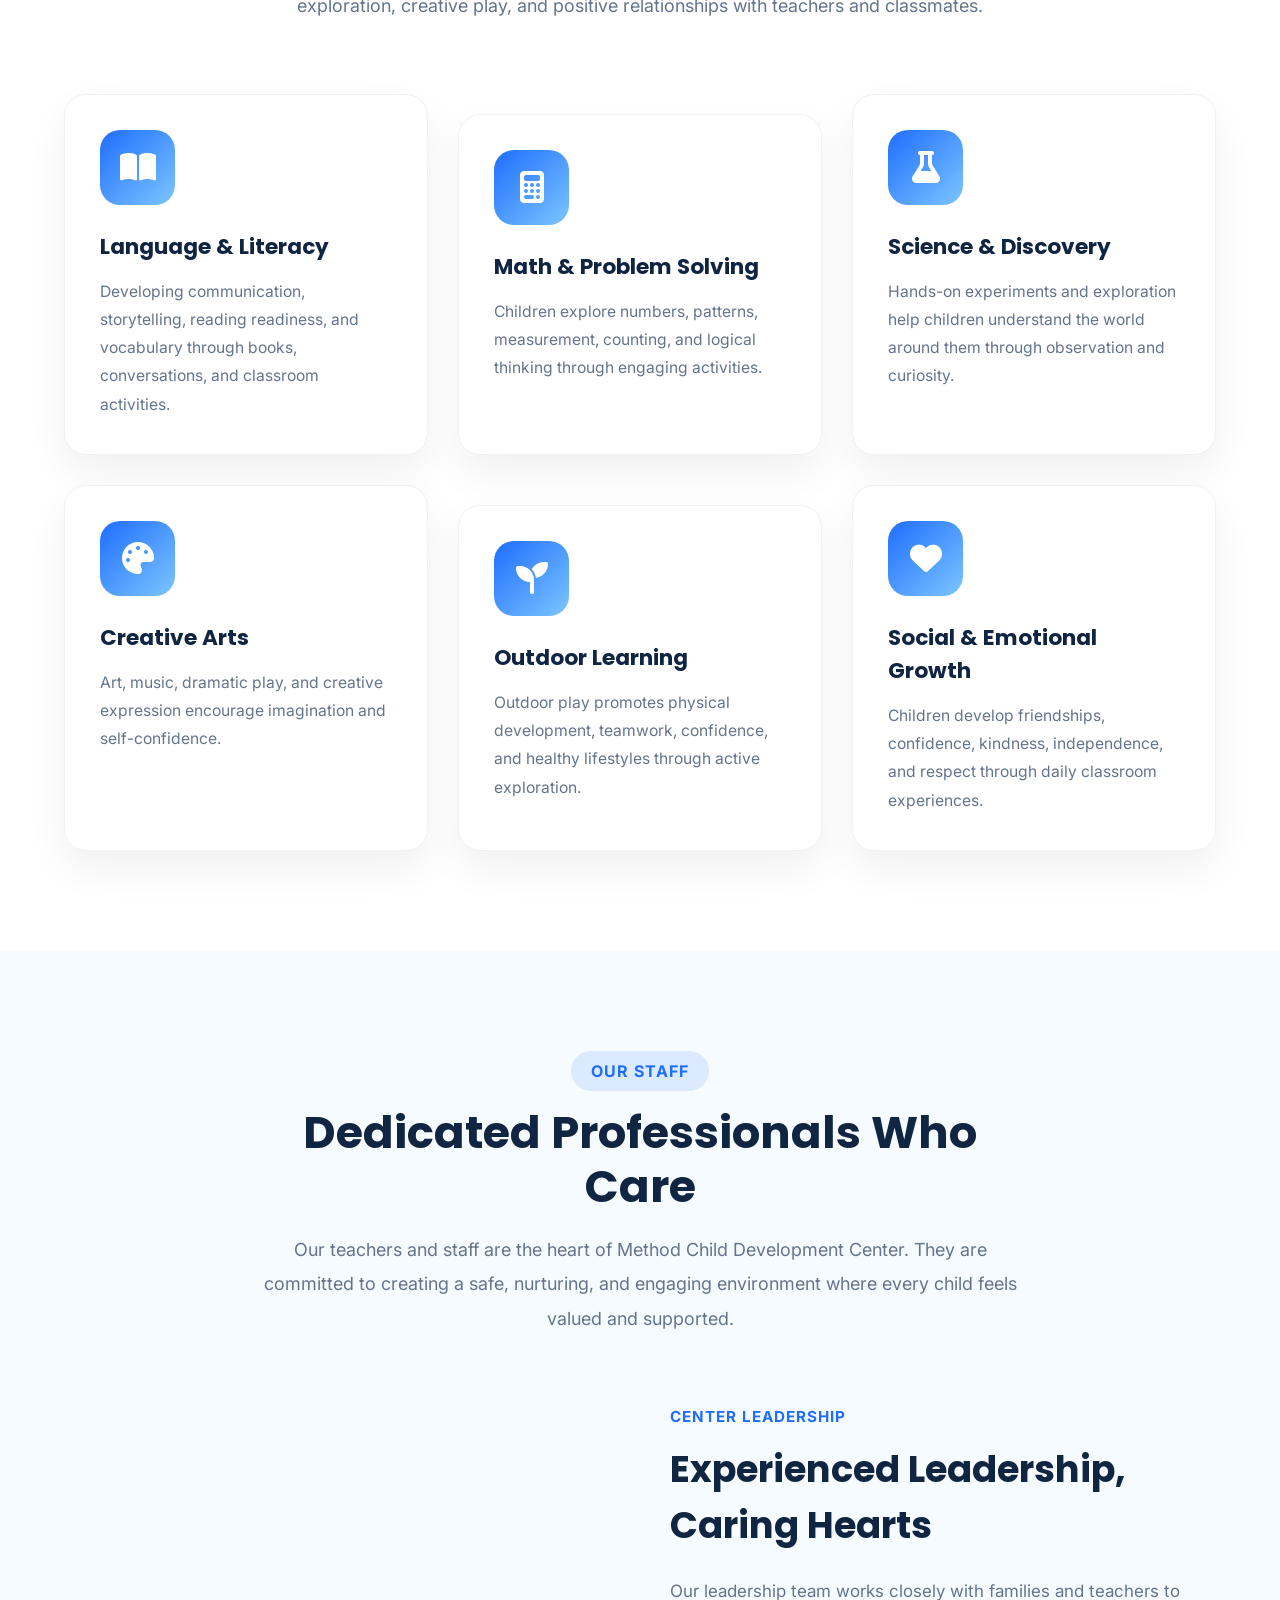
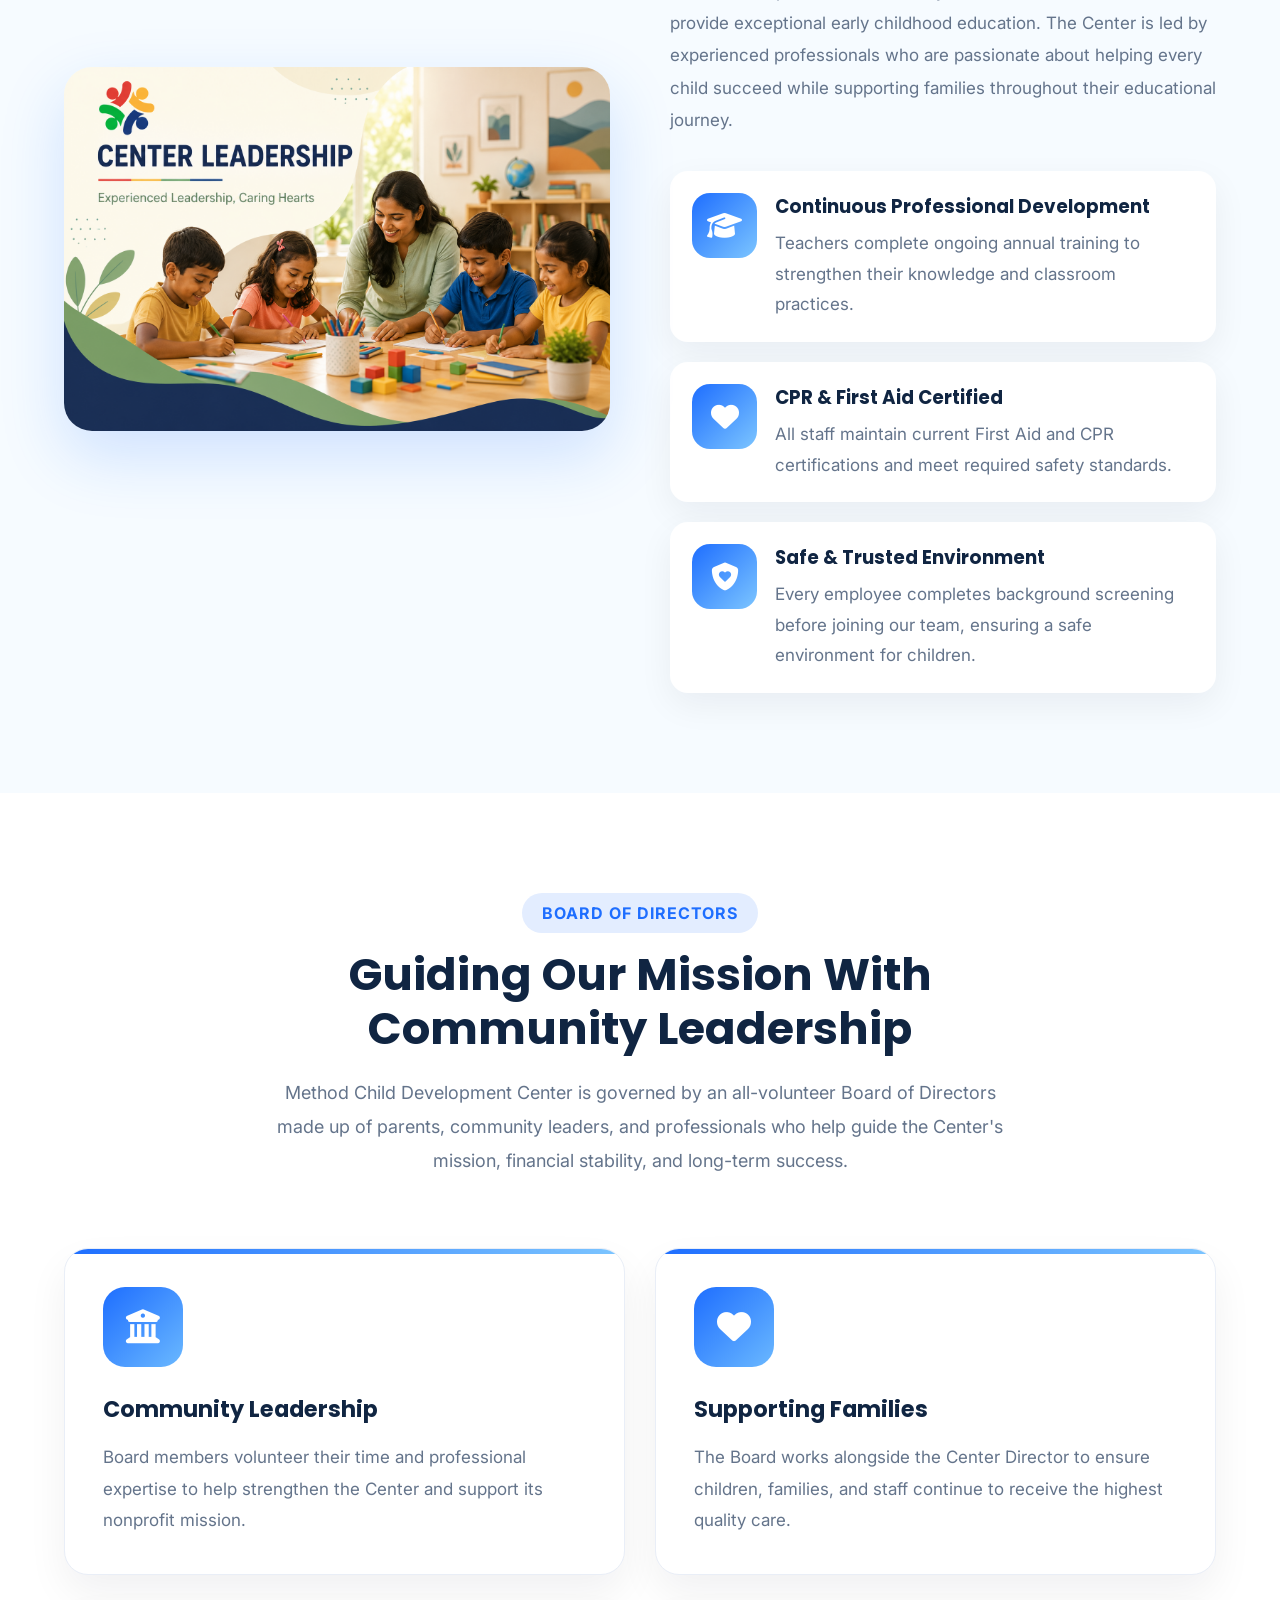
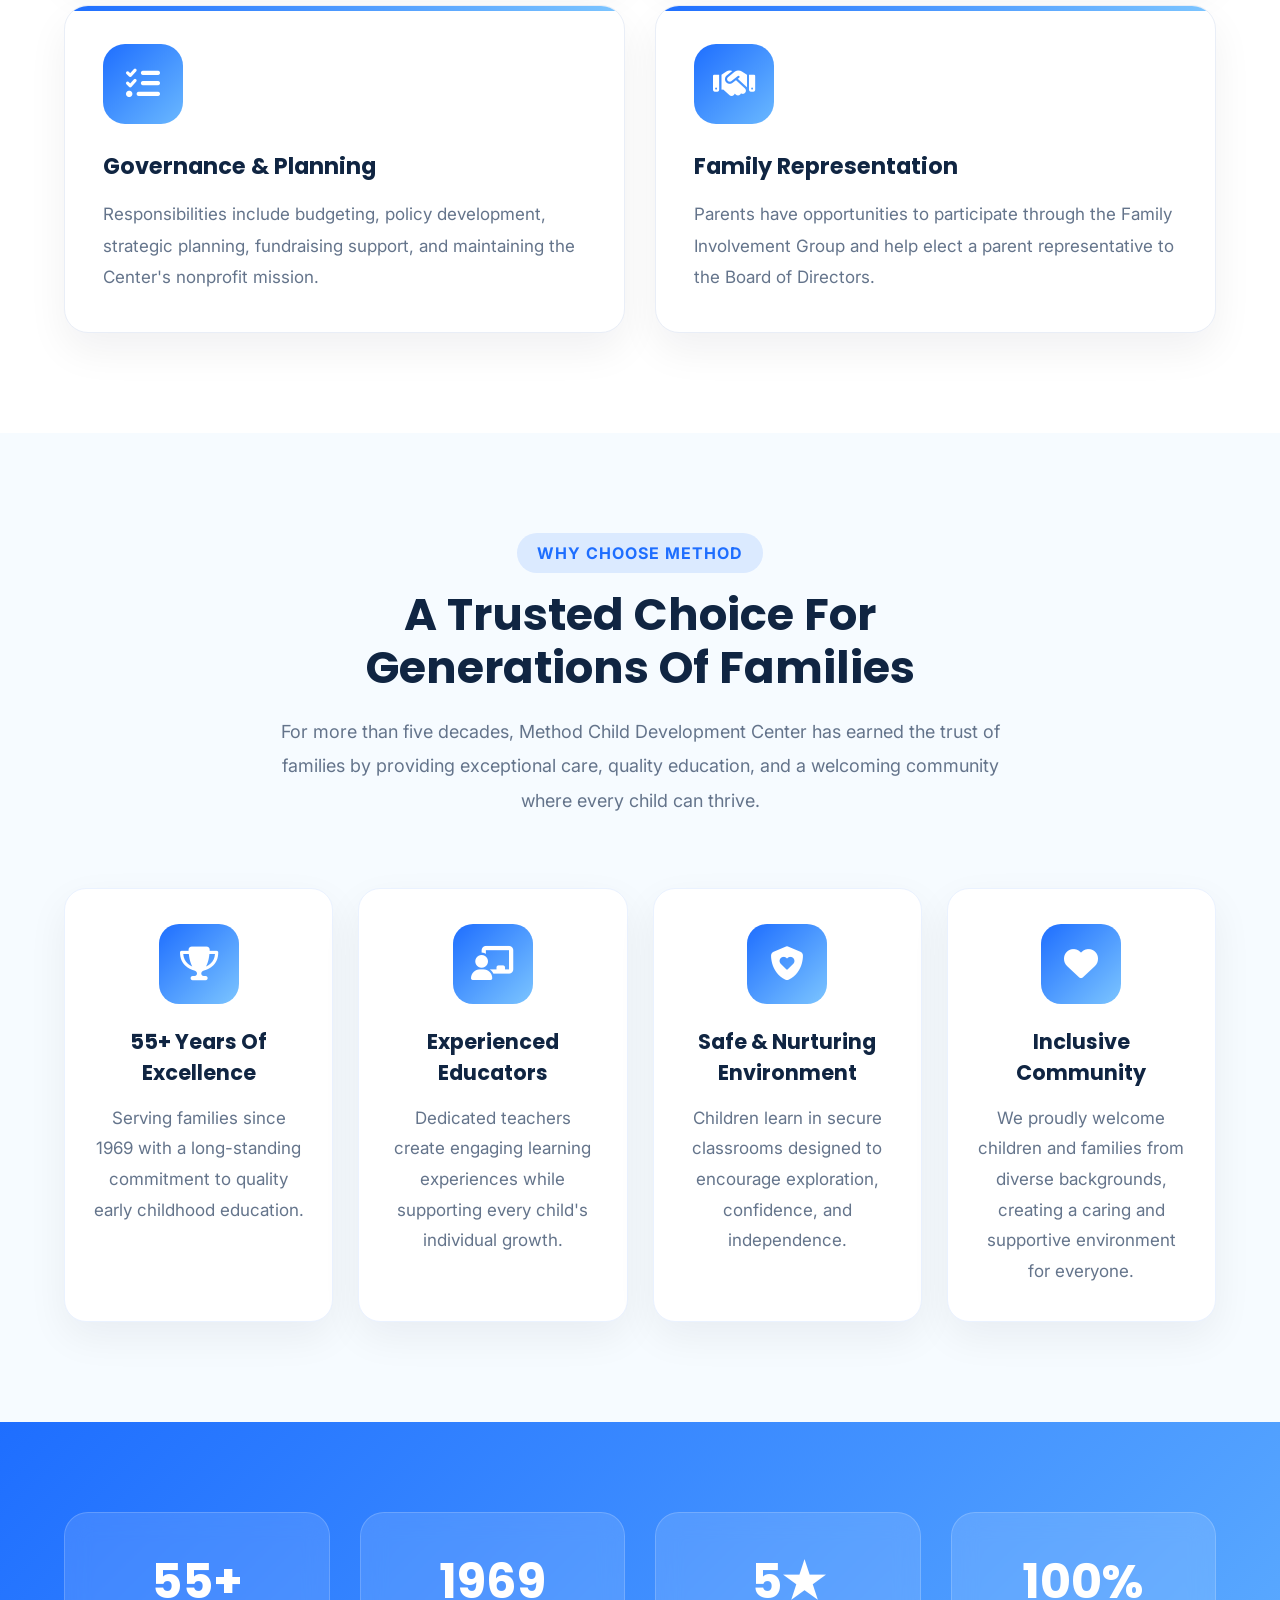
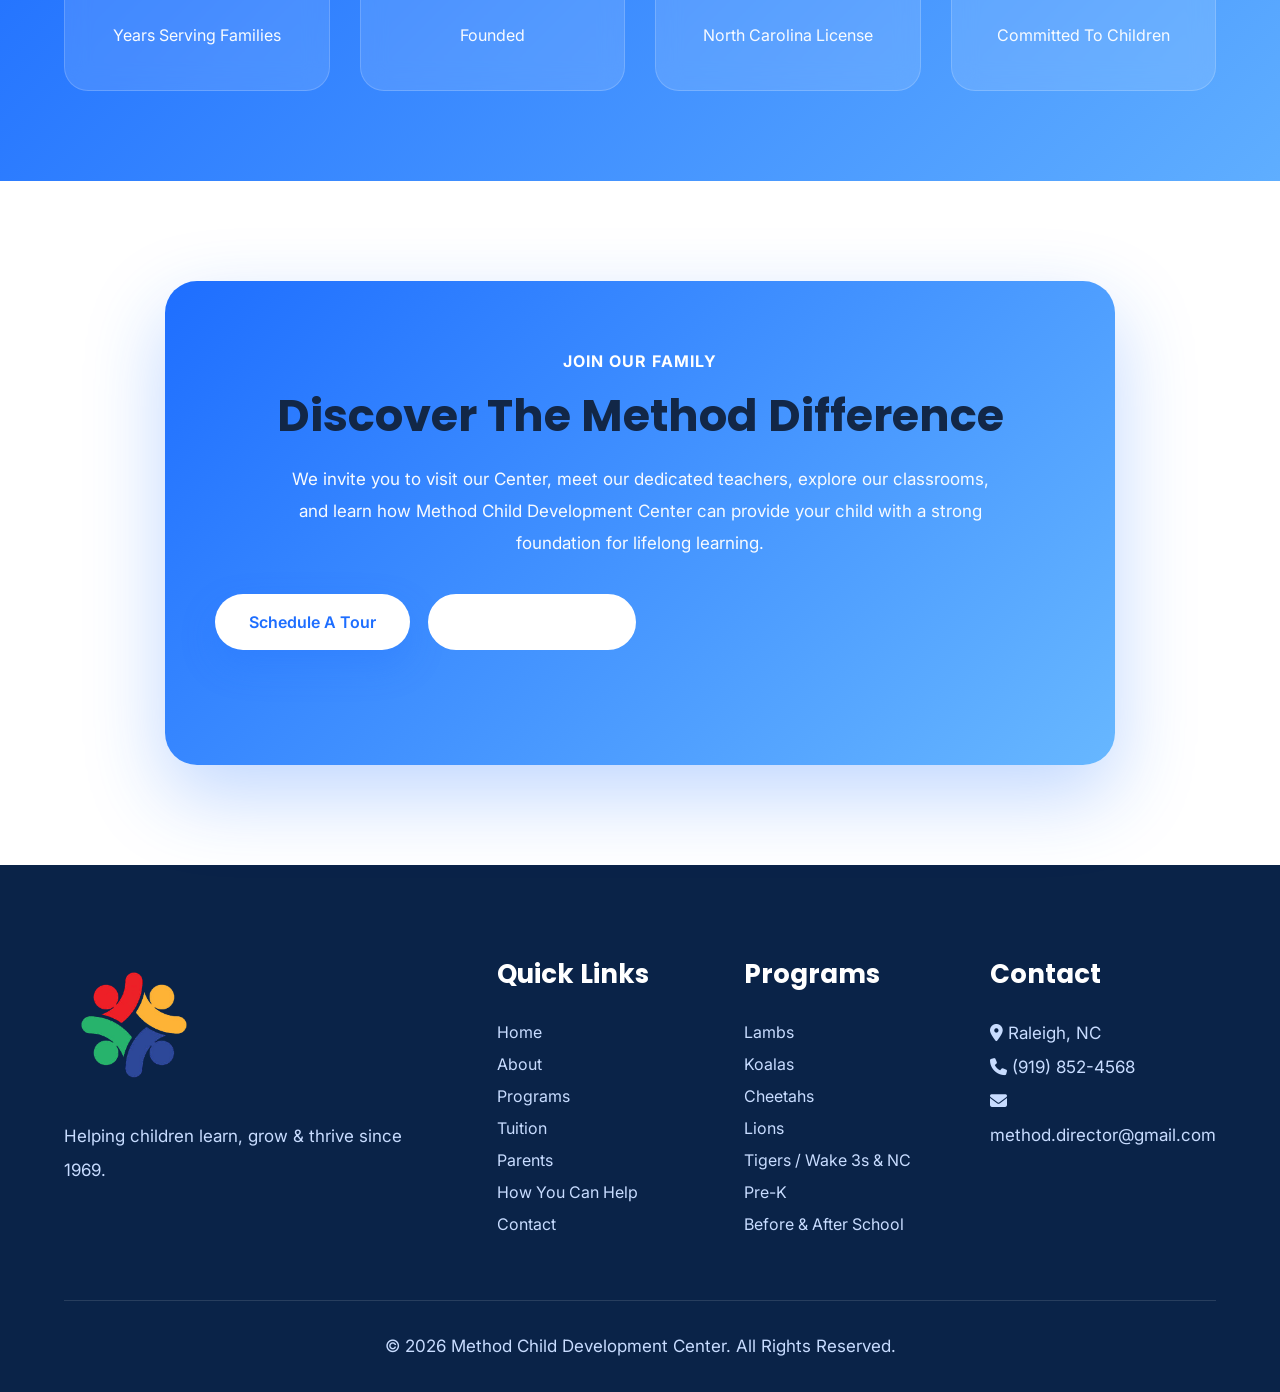
==== commit c9a869cd: "done" ====
--- a/about.html
+++ b/about.html
@@ -580,7 +580,7 @@
 provide exceptional early childhood education. The Center is led by
 experienced professionals who are passionate about helping every
 child succeed while supporting families throughout their educational
-journey. :contentReference[oaicite:0]{index=0}
+journey.
 
 </p>
 
@@ -692,7 +692,7 @@
 Method Child Development Center is governed by an all-volunteer
 Board of Directors made up of parents, community leaders, and
 professionals who help guide the Center's mission, financial
-stability, and long-term success. :contentReference[oaicite:1]{index=1}
+stability, and long-term success. 
 
 </p>
 
@@ -717,7 +717,7 @@
 <p>
 
 Board members volunteer their time and professional expertise to
-help strengthen the Center and support its nonprofit mission. :contentReference[oaicite:2]{index=2}
+help strengthen the Center and support its nonprofit mission. 
 
 </p>
 
@@ -764,7 +764,7 @@
 
 Responsibilities include budgeting, policy development, strategic
 planning, fundraising support, and maintaining the Center's
-nonprofit mission. :contentReference[oaicite:3]{index=3}
+nonprofit mission.
 
 </p>
 
@@ -788,7 +788,7 @@
 
 Parents have opportunities to participate through the Family
 Involvement Group and help elect a parent representative to the
-Board of Directors. :contentReference[oaicite:4]{index=4}
+Board of Directors. 
 
 </p>
 
@@ -1125,11 +1125,12 @@
 
 <ul>
 
-<li><a href="programs.html">Infants</a></li>
-<li><a href="programs.html">Toddlers</a></li>
-<li><a href="programs.html">Preschool</a></li>
-<li><a href="programs.html">Pre-K</a></li>
-<li><a href="programs.html">School Age</a></li>
+                <li><a href="programs.html">Lambs</a></li>
+<li><a href="programs.html">Koalas</a></li>
+<li><a href="programs.html">Cheetahs</a></li>
+<li><a href="programs.html">Lions</a></li>
+<li><a href="programs.html">Tigers / Wake 3s & NC Pre-K</a></li>
+<li><a href="programs.html">Before & After School</a></li>
 
 </ul>
 
